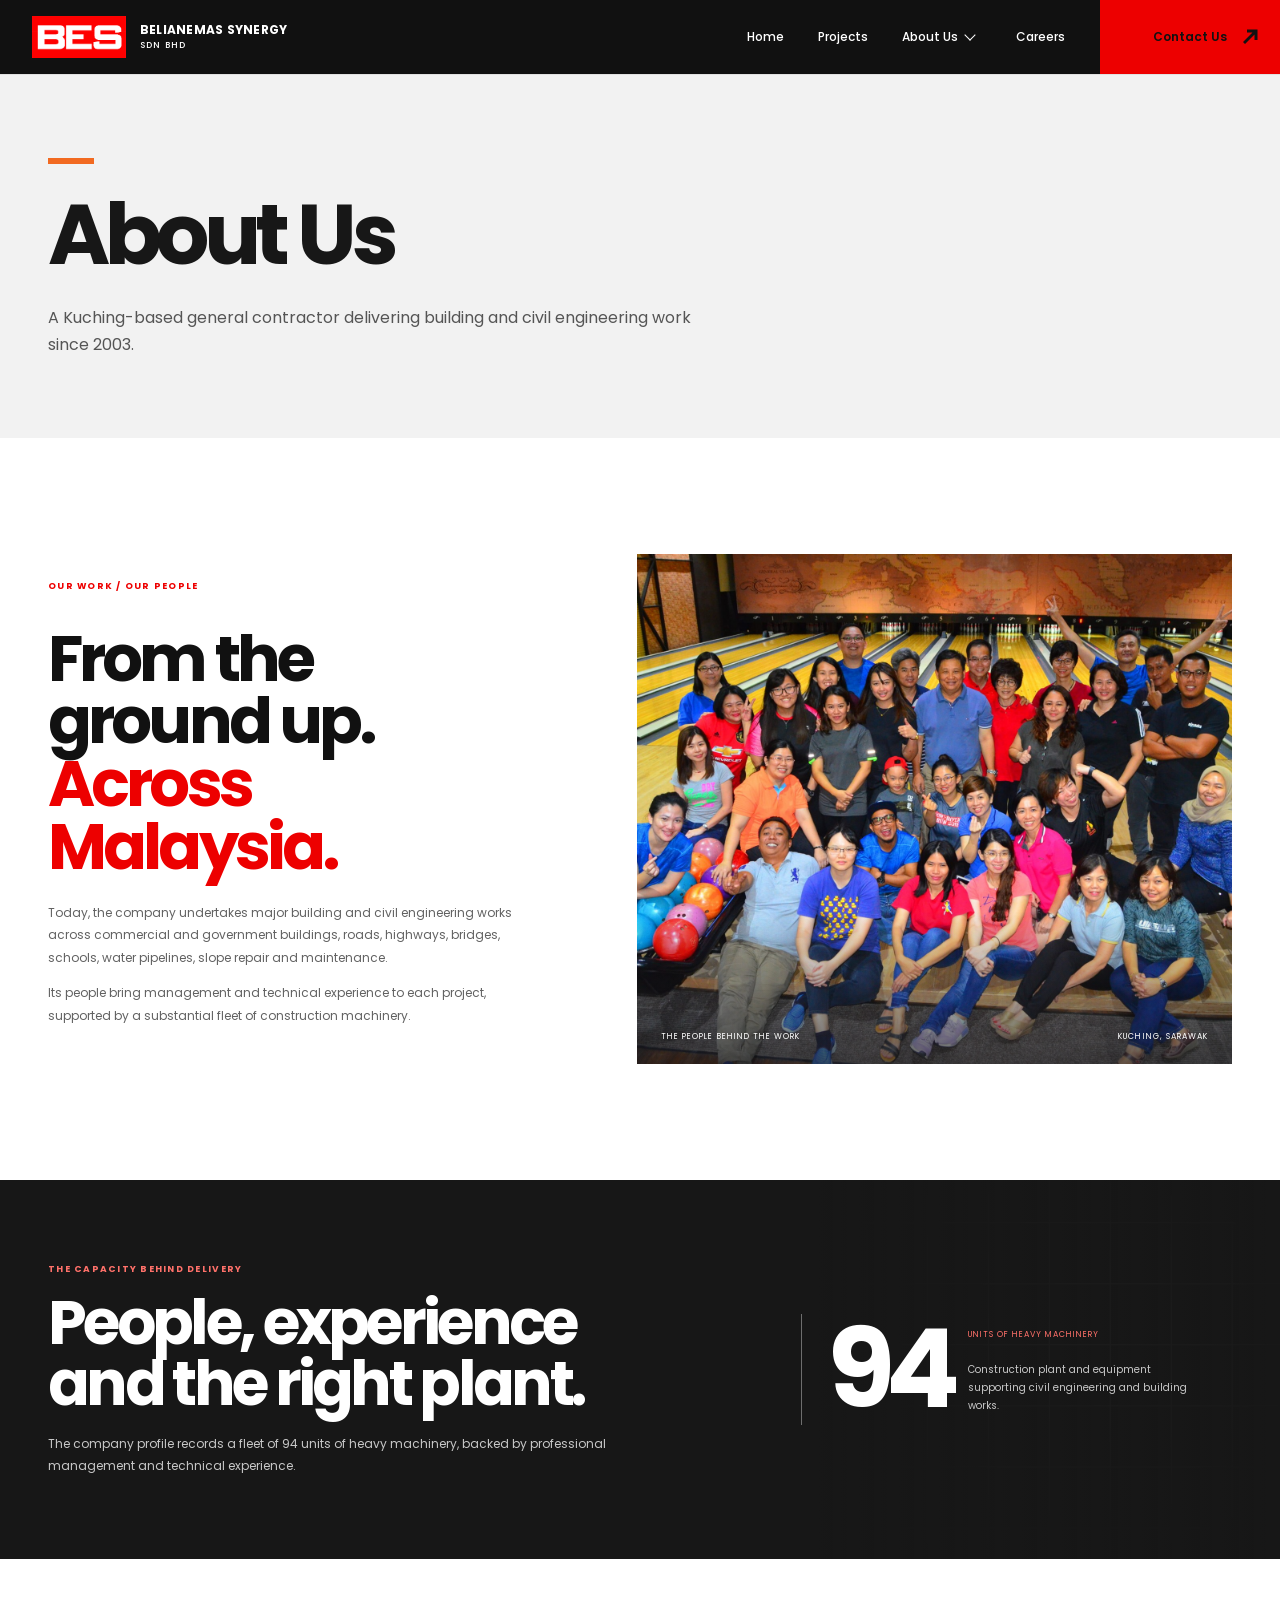
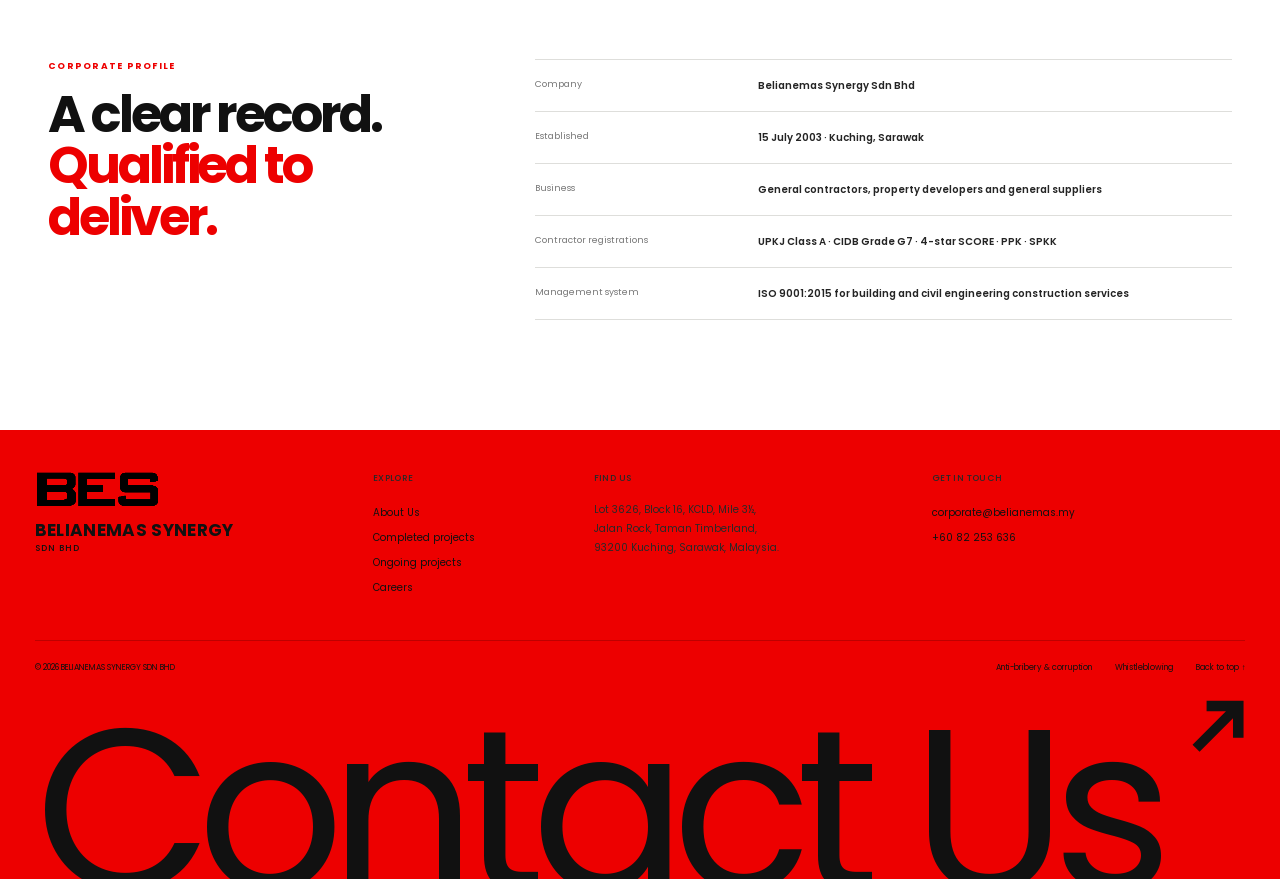
==== about.html @ aac31fc0 "Publish Belianemas website mockup" ====
<!doctype html>
<html lang="en">
<head>
  <meta charset="utf-8">
  <meta name="viewport" content="width=device-width, initial-scale=1">
  <meta name="theme-color" content="#ed0000">
  <meta name="description" content="Belianemas Synergy Sdn Bhd. Building and civil engineering expertise from Sarawak to the nation since 2003.">
  <title>BELIANEMAS SYNERGY | From Concept to Concrete</title>
  <link rel="icon" href="assets/source-25.jpg">
  <link rel="preload" href="assets/approved/poppins-4.ttf" as="font" type="font/ttf" crossorigin>
  <link rel="stylesheet" href="assets/approved/fonts.css">
  <link rel="stylesheet" href="refined.css">
  <link rel="stylesheet" href="motion.css?v=20261019-about-black">
  <script defer src="app.js?v=20261019-about-black"></script>
</head>
<body>
  <a class="skip-link" href="#main">Skip to content</a>
  <header class="site-header">
    <a class="brand" href="./index.html" aria-label="Belianemas Synergy home"><span class="brand-mark" role="img" aria-label="BES"></span><span class="brand-name">BELIANEMAS SYNERGY<span>SDN BHD</span></span></a>
    <nav class="desktop-nav" aria-label="Main navigation"><a href="./index.html">Home</a><a href="./ongoing-projects.html">Projects</a><div class="nav-dropdown"><a href="./about.html">About Us</a><button class="nav-dropdown-toggle" type="button" aria-label="About Us pages" aria-expanded="false" aria-controls="about-submenu"><span aria-hidden="true">⌄</span></button><div class="nav-dropdown-panel" id="about-submenu"><a href="./about.html">About Us</a><a href="./anti-bribery-and-corruption.html">Anti-Bribery &amp; Corruption</a><a href="./whistleblowing-procedure.html">Whistleblowing Procedure</a></div></div><a href="./careers.html">Careers</a></nav>
    <a class="header-contact" href="./contact.html">Contact Us <svg class="site-arrow" viewBox="0 0 64 64" aria-hidden="true" focusable="false"><path d="M4 52 42 14H20V2H62V44H50V22L12 60Z"/></svg></a>
    <button class="menu-toggle" aria-expanded="false" aria-controls="mobile-menu" aria-label="Open navigation"><span></span><span></span></button>
  </header>
  <nav id="mobile-menu" class="mobile-menu" aria-label="Mobile navigation" hidden><a href="./ongoing-projects.html">Projects</a><a href="./about.html">About Us</a><a class="mobile-sub-link" href="./anti-bribery-and-corruption.html">Anti-Bribery &amp; Corruption</a><a class="mobile-sub-link" href="./whistleblowing-procedure.html">Whistleblowing Procedure</a><a href="./careers.html">Careers</a><a href="./contact.html">Contact us <svg class="site-arrow" viewBox="0 0 64 64" aria-hidden="true" focusable="false"><path d="M4 52 42 14H20V2H62V44H50V22L12 60Z"/></svg></a></nav>
  <main id="main"></main>
  <footer class="site-footer">
    <div class="footer-grid"><div><a class="brand footer-brand" href="./index.html"><img class="footer-logo" src="assets/bes-black.svg" alt="BES"><span class="brand-name">BELIANEMAS SYNERGY<span>SDN BHD</span></span></a></div><div><p class="eyebrow">EXPLORE</p><a href="./about.html">About Us</a><a href="./index.html#projects">Completed projects</a><a href="./ongoing-projects.html">Ongoing projects</a><a href="./careers.html">Careers</a></div><div><p class="eyebrow">FIND US</p><p>Lot 3626, Block 16, KCLD, Mile 3½,<br>Jalan Rock, Taman Timberland,<br>93200 Kuching, Sarawak, Malaysia.</p></div><div><p class="eyebrow">GET IN TOUCH</p><a href="mailto:corporate@belianemas.my">corporate@belianemas.my</a><a href="tel:+6082253636">+60 82 253 636</a></div></div>
    <div class="footer-bottom"><p>© 2026 BELIANEMAS SYNERGY SDN BHD</p><div><a href="./anti-bribery-and-corruption.html">Anti-bribery & corruption</a><a href="./whistleblowing-procedure.html">Whistleblowing</a><a href="#top" class="back-top" aria-label="Back to top">Back to top ↑</a></div></div>
    <a class="footer-cta" href="./contact.html">Contact Us<svg class="site-arrow" viewBox="0 0 64 64" aria-hidden="true" focusable="false"><path d="M4 52 42 14H20V2H62V44H50V22L12 60Z"/></svg></a>
  </footer>
  <dialog id="detail-dialog"><button class="dialog-close" aria-label="Close details">✕</button><div id="dialog-content"></div></dialog>
</body>
</html>
---- assets/approved/fonts.css ----
@font-face {
  font-family: 'Poppins';
  font-style: normal;
  font-weight: 400;
  font-display: swap;
  src: url(./poppins-1.ttf) format('truetype');
}
@font-face {
  font-family: 'Poppins';
  font-style: normal;
  font-weight: 500;
  font-display: swap;
  src: url(./poppins-2.ttf) format('truetype');
}
@font-face {
  font-family: 'Poppins';
  font-style: normal;
  font-weight: 600;
  font-display: swap;
  src: url(./poppins-3.ttf) format('truetype');
}
@font-face {
  font-family: 'Poppins';
  font-style: normal;
  font-weight: 700;
  font-display: swap;
  src: url(./poppins-4.ttf) format('truetype');
}
---- refined.css ----
:root{--red:#ed0000;--ink:#171717;--paper:#fff;--muted:#696969;--line:#e5e5e5;--body:'Poppins',Arial,sans-serif;--display:'Poppins',Arial,sans-serif}*{box-sizing:border-box}html{scroll-behavior:smooth;scroll-padding-top:100px}body{margin:0;background:#fff;color:var(--ink);font-family:var(--body);font-size:14px;line-height:1.7}a{color:inherit;text-decoration:none}button,input,select,textarea{font:inherit}button{cursor:pointer;color:inherit}a,button{touch-action:manipulation;-webkit-tap-highlight-color:transparent}img{display:block;max-width:100%}button:focus-visible,a:focus-visible,input:focus-visible,select:focus-visible,textarea:focus-visible{outline:3px solid #222;outline-offset:5px}::selection{background:var(--red);color:#fff}[hidden]{display:none!important}body:has(dialog[open]){overflow:hidden}.skip-link{position:fixed;top:-100px;left:10px;background:#111;color:#fff;padding:12px;z-index:100}.skip-link:focus{top:10px}.shell{width:calc(100% - 96px);max-width:1440px;margin-inline:auto}.site-header{height:86px;padding-left:max(32px,calc((100vw - 1680px)/2));background:var(--red);display:flex;align-items:center;gap:35px;position:sticky;top:0;z-index:30;box-shadow:0 1px 0 #0001}.brand{display:inline-flex;align-items:center;gap:14px;flex:none}.brand-mark{display:block;width:94px;height:42px;background:url('assets/source-25.jpg') center/cover;flex:none}.brand-name{font-size:12px;line-height:1.4;font-weight:700;letter-spacing:.02em;color:#fff}.brand-name>span{display:block;font-size:9px;letter-spacing:.13em;font-weight:500}.desktop-nav{display:flex;align-items:center;justify-content:end;gap:34px;margin-left:auto;font-size:12px;font-weight:500}.desktop-nav a{padding:10px 0;position:relative}.desktop-nav a:after{content:'';position:absolute;bottom:5px;left:0;right:100%;height:2px;background:#111;transition:right .2s}.desktop-nav a:hover:after{right:0}.header-contact{background:#111;color:#fff;align-self:stretch;padding:0 32px;display:flex;align-items:center;gap:24px;font-size:12px;font-weight:600}.header-contact span{font-size:24px;color:var(--red)}.menu-toggle{display:none;margin-left:auto;border:0;background:#111;width:60px;height:100%;padding:18px}.menu-toggle span{height:2px;background:#fff;width:24px;display:block;margin:6px 0}.mobile-menu{position:fixed;top:76px;inset-inline:0;background:#fff;padding:20px 6%;z-index:29;box-shadow:0 10px 20px #0002}.mobile-menu a{display:block;padding:13px 0;font-size:17px;border-bottom:1px solid var(--line)}.eyebrow{font-size:10px;font-weight:500;letter-spacing:.1em;line-height:1.6;margin:0;text-transform:uppercase}.section-tag{display:block;font-size:12px;font-weight:400;color:var(--muted);line-height:1.6;margin:0 0 16px}.centered{text-align:center}.section{padding:100px 0}.display{font-size:clamp(38px,4.1vw,64px);font-weight:700;letter-spacing:-.045em;line-height:1.15;margin:0}.red{color:var(--red)}h1,h2,h3{text-wrap:balance}.hero{min-height:700px;height:calc(92svh - 86px);max-height:920px;position:relative;background:#222;color:#fff;overflow:hidden}.hero-bg{position:absolute;inset:0;width:100%;height:100%;object-fit:cover;object-position:center}.hero:after{content:'';position:absolute;inset:0;background:linear-gradient(90deg,#000b 0%,#0007 44%,#0001 100%);pointer-events:none}.hero-inner{height:100%;position:relative;z-index:1;display:flex;align-items:center;padding-bottom:60px}.hero-copy{max-width:790px}.hero-eyebrow{color:#ffffffbf;font-size:10px;letter-spacing:.15em;margin-bottom:22px}.hero h1{font-size:clamp(52px,4.5vw,86px);font-weight:700;line-height:1.09;letter-spacing:-.04em;margin:0 0 25px}.hero-copy>p:not(.eyebrow){font-size:16px;line-height:1.8;letter-spacing:-.01em;color:#f5f5f5;margin:0 0 31px}.hero-actions{display:flex;gap:13px}.btn{border:1px solid var(--ink);border-radius:5px;background:#fff;display:inline-flex;align-items:center;justify-content:space-between;gap:30px;min-height:48px;padding:12px 18px;font-size:12px;font-weight:500;line-height:1.4;transition:background .2s,transform .2s,box-shadow .2s}.btn>span{font-size:22px;line-height:1}.btn:hover{transform:translateY(-2px);box-shadow:0 5px 15px #0001}.btn-red{color:#fff;background:var(--red);border-color:var(--red)}.btn-red:hover{background:#c91b14}.btn-red>span{display:grid;place-items:center;width:28px;height:28px;background:#161616;color:#fff;border-radius:3px;font-size:23px;margin:-5px -10px -5px 0}.btn-glass{background:#0002;color:#fff;border-color:#ffffff85;backdrop-filter:blur(3px)}.btn-glass:hover{background:#fff2}.btn-light{border-color:#fff9;background:transparent;color:#fff}.btn-light:hover{background:#fff;color:var(--red)}.btn-outline{border-color:#d7d7d7;background:#fff;color:#222}.hero-credentials{position:absolute;bottom:35px;left:0;display:flex;gap:27px;align-items:center}.hero-credentials>div{padding-right:27px;border-right:1px solid #ffffff60}.hero-credentials>div:last-child{border:0}.hero-credentials strong{font-size:21px;line-height:1.1;font-weight:700;display:block;letter-spacing:-.025em}.hero-credentials strong small{font-size:9px;display:inline-block;max-width:45px;line-height:1.1;letter-spacing:0}.hero-credentials span{font-size:9px;letter-spacing:.03em;line-height:1.8;display:block}.company-copy{display:grid;grid-template-columns:.7fr 1.2fr;gap:9%;margin-bottom:48px}.company-copy>.section-tag{padding-top:5px}.company-copy h2{font-size:clamp(30px,2.65vw,46px);letter-spacing:-.035em;line-height:1.2;font-weight:600;margin:0 0 22px}.company-copy h2 span{color:#333}.company-copy p{color:var(--muted);font-size:13px;max-width:710px;margin:0;line-height:1.8}.stats{display:grid;grid-template-columns:repeat(4,minmax(0,1fr));gap:20px}.stat{border-radius:12px;background:var(--red) url('assets/approved/newnewgrid-22.webp') center/cover;color:#fff;padding:32px 28px;min-width:0;min-height:190px;display:flex;flex-direction:column;justify-content:center}.stat strong{font-size:clamp(39px,3.8vw,68px);letter-spacing:-.05em;line-height:1.1;font-weight:700;white-space:nowrap}.stat strong small{font-size:.35em;letter-spacing:-.02em;margin-right:4px}.stat strong>span small{font-size:.31em}.stat p{font-size:11px;line-height:1.55;margin:14px 0 0}.stats-note{text-align:right;font-size:9px;color:var(--muted);margin:13px 0 0}.clients-wrap{padding:65px 0 0}.clients-wrap>.section-tag{font-size:11px;margin-bottom:12px}.clients-intro{text-align:center;font-size:11px;color:var(--muted);margin:0 auto;max-width:550px}.client-wordmarks{display:grid;grid-template-columns:repeat(6,minmax(0,1fr));align-items:center;gap:25px;margin:30px 0 22px}.client-wordmarks>span{font-size:20px;font-weight:700;letter-spacing:-.04em;text-align:center;color:#747474}.client-wordmarks>span small{display:block;font-size:7px;font-weight:500;letter-spacing:.13em;line-height:1}.client-wordmarks .trc{font-size:30px;font-style:italic}.client-wordmarks .sebe{font-size:18px;letter-spacing:-.06em;font-weight:500}.client-wordmarks .sebe>span{font-weight:700;display:block;font-size:12px;line-height:1}.clients-disclosure{text-align:center}.clients-disclosure summary{list-style:none;cursor:pointer;font-size:10px;color:var(--muted);display:inline-flex;align-items:center;gap:20px;padding:10px;border-bottom:1px solid var(--line)}.clients-disclosure summary::-webkit-details-marker{display:none}.clients-disclosure summary>span{font-size:17px}.clients-list{columns:3;text-align:left;list-style:none;margin:20px 0 0;padding:20px 25px;background:#f7f7f7;border-radius:8px;column-gap:35px}.clients-list li{break-inside:avoid;font-size:10px;padding:10px 0;color:var(--muted);border-bottom:1px solid #e4e4e4}.portfolio-section{padding-top:25px;padding-bottom:100px}.section-heading h2{font-size:clamp(30px,2.6vw,46px);font-weight:600;line-height:1.2;letter-spacing:-.035em;margin:0}.section-heading>p:last-child{font-size:12px;color:var(--muted);margin:14px 0 0}.centered-heading{text-align:center;margin-bottom:30px}.section-heading .section-tag{margin-bottom:10px}.project-tabs{display:flex;justify-content:center;gap:9px;margin-bottom:30px}.project-tab{background:#f5f5f5;border:1px solid transparent;border-radius:5px;padding:10px 17px;font-size:10px;font-weight:500;color:#666;min-height:42px}.project-tab[aria-selected=true]{background:#171717;color:#fff}.project-tab sup{font-size:8px;margin-left:8px;opacity:.65}.project-grid{display:grid;grid-template-columns:repeat(3,minmax(0,1fr));gap:22px}.project-card,.capability-card{position:relative;border:0;padding:0;text-align:left;color:#fff;overflow:hidden;border-radius:12px;background:#393939;isolation:isolate}.project-card{height:440px;width:100%}.project-card:after,.capability-card:after{content:'';position:absolute;inset:0;background:linear-gradient(180deg,#0002 0%,transparent 35%,#000b 75%,#000e 100%);z-index:-1}.project-card>img,.capability-card>img{position:absolute;inset:0;max-width:none;width:100%;height:100%;object-fit:cover;z-index:-2;transition:transform .65s}.project-card:hover>img,.capability-card:hover>img{transform:scale(1.045)}.project-card:hover,.capability-card:hover{box-shadow:0 12px 24px #0002}.card-top{position:absolute;left:22px;top:21px;right:16px;font-size:8px;letter-spacing:.1em;font-weight:500;line-height:1.5;display:block;color:#fff9}.card-caption{position:absolute;left:25px;right:25px;bottom:24px;display:flex;flex-direction:column}.card-square{height:7px;width:7px;background:#ff332a;display:block;margin-bottom:12px}.card-caption>strong{font-size:22px;font-weight:600;line-height:1.18;letter-spacing:-.03em}.card-caption>span:not(.card-square){font-size:10px;color:#fff9;line-height:1.8;margin-top:7px}.card-caption .project-value{padding-top:13px;border-top:1px solid #ffffff40;margin-top:16px!important;display:flex;justify-content:space-between;align-items:center;font-size:12px!important;color:#fff!important}.project-value>span{font-size:22px;line-height:1}.archive-note{position:absolute;right:15px;top:47px;font-size:7px;color:#fff9;letter-spacing:.03em}.project-foot{display:flex;justify-content:center;margin-top:28px}.all-projects{margin-top:35px}.project-list{border-top:1px solid var(--line)}.project-row{width:100%;display:grid;grid-template-columns:35px 1fr 110px 140px 25px;gap:15px;align-items:center;background:none;border:0;border-bottom:1px solid var(--line);padding:22px 0;text-align:left}.project-row:hover{color:var(--red)}.row-index{font-size:10px;color:var(--muted)}.row-title{font-size:13px;font-weight:500}.row-meta{font-size:9px;color:var(--muted)}.row-value{font-size:11px}.row-arrow{font-size:23px;text-align:right}.standards{padding:60px 0;background:var(--red);color:#fff}.standards-layout{display:grid;grid-template-columns:1fr 1fr;gap:8%;align-items:center}.standards-copy{background:url('assets/approved/large-grid-14.webp') left center/contain no-repeat;padding:25px 0}.standards-copy .section-tag{color:#ffffffd9;font-size:11px}.standards h2{font-size:clamp(32px,3vw,51px);line-height:1.14;letter-spacing:-.035em;font-weight:600;margin:0 0 22px}.standards-copy>p:not(.section-tag){font-size:12px;max-width:440px;margin:0 0 23px;line-height:1.8}.standards-badges{display:flex;gap:15px;margin-bottom:28px;flex-wrap:wrap}.standards-badges span{font-size:9px;font-weight:600;padding:0 15px 0 0;border-right:1px solid #fff6;line-height:1.5}.standards-badges span:last-child{border:0}.standards .btn{font-size:10px;gap:25px}.standards-image{position:relative;border-radius:12px;overflow:hidden;min-height:420px;align-self:stretch}.standards-image>img{width:100%;height:100%;object-fit:cover;position:absolute}.standards-image>span{position:absolute;bottom:0;left:0;right:0;padding:25px 20px 15px;color:#fff;background:linear-gradient(transparent,#0009);font-size:8px}.capability-grid{display:grid;grid-template-columns:1fr 1fr 1fr;grid-template-rows:245px 245px;gap:20px;margin-top:40px}.capability-road{grid-column:1;grid-row:1}.capability-building{grid-column:2;grid-row:1/3}.capability-marine{grid-column:3;grid-row:1}.capability-earth{grid-column:1;grid-row:2}.capability-rail{grid-column:3;grid-row:2;background:#303636}.capability-card .card-caption{left:23px;right:23px;bottom:21px}.capability-card .card-caption>strong{font-size:20px}.capability-card .card-caption>span:last-child{font-size:9px;display:flex;align-items:center;justify-content:space-between}.capability-card .card-caption i{font-size:19px;font-style:normal;color:#fff;line-height:1}.capability-card .card-square{margin-bottom:10px;width:6px;height:6px}.rail-art{position:absolute;inset:0;color:#849593;z-index:-2;background:linear-gradient(145deg,#455451,#26322f)}.rail-art svg{width:100%;height:100%;object-fit:cover;transform:translateY(-35px)}.legacy{position:relative;overflow:hidden;text-align:center;padding-top:55px;background:linear-gradient(#fff,#f1fbff 70%,#e7f2f5)}.legacy-content{position:relative;z-index:1}.legacy h2{font-size:clamp(28px,2.6vw,46px);line-height:1.2;font-weight:600;letter-spacing:-.035em;margin:0 0 18px}.legacy-content>p:last-child{font-size:12px;color:#666;margin:0 auto;max-width:600px}.legacy>img{width:100%;max-width:none;margin-top:25px;object-fit:cover;object-position:center bottom;max-height:480px;min-height:200px}.site-footer{background:var(--red);color:#111;padding:0 max(48px,calc((100vw - 1440px)/2)) 0}.footer-top{padding:30px 0;display:flex;justify-content:space-between;align-items:center;gap:35px;border-bottom:1px solid #0003}.footer-top h2{font-size:24px;line-height:1.2;letter-spacing:-.035em;font-weight:600;margin:0}.footer-top p{font-size:11px;margin:8px 0 0}.footer-top .btn{color:#fff;background:#111;border-color:#111;min-width:180px}.footer-grid{display:grid;grid-template-columns:1.15fr .7fr 1.15fr 1.2fr;gap:38px;padding:40px 0}.footer-brand .brand-mark{display:none}.footer-brand .brand-name{color:#111;font-size:17px;font-weight:700;line-height:1.25}.footer-brand .brand-name>span{font-size:9px;letter-spacing:.12em;line-height:1.7}.footer-grid p{font-size:10px;line-height:1.9;color:#292929}.footer-grid .eyebrow{font-size:9px;letter-spacing:.04em;text-transform:none;margin:0 0 13px;color:#292929}.footer-grid a:not(.brand){font-size:10px;display:block;padding:4px 0}.footer-grid a:hover{text-decoration:underline}.footer-status{font-size:8px!important;margin-top:18px}.footer-status span{width:5px;height:5px;border-radius:50%;background:#111;display:inline-block;margin-right:4px}.footer-bottom{border-top:1px solid #0003;padding:20px 0;display:flex;justify-content:space-between;gap:25px;font-size:8px}.footer-bottom p{margin:0}.footer-bottom>div{display:flex;gap:23px}.footer-cta{display:flex;justify-content:space-between;align-items:center;font-size:clamp(70px,11.5vw,185px);line-height:1.2;font-weight:500;letter-spacing:-.06em;padding:12px 0 0;white-space:nowrap}.footer-cta>span{font-size:.9em;align-self:start;margin-top:-10px;transition:transform .25s}.footer-cta:hover>span{transform:translate(5px,-5px)}.page-hero{padding:60px 0;border-bottom:1px solid var(--line)}.breadcrumb{font-size:10px;color:var(--muted);margin:0 0 40px}.breadcrumb a{border-bottom:1px solid var(--line)}.page-hero .section-tag{color:var(--red);font-size:11px}.page-hero-copy{display:grid;grid-template-columns:1.2fr .8fr;gap:8%;align-items:end}.page-hero-copy>p{font-size:13px;color:var(--muted);max-width:370px;margin:0}.page-hero h1{font-size:clamp(40px,4vw,64px)}.ongoing-summary{display:flex;justify-content:space-between;align-items:center;font-size:10px;gap:20px;margin-bottom:25px}.text-link{display:inline-flex;align-items:center;gap:20px;font-size:11px;font-weight:500;border-bottom:1px solid currentColor;padding:5px 0}.text-link>span{font-size:21px;line-height:1}.ongoing-card{display:grid;grid-template-columns:50px 1fr 240px;gap:25px;border-top:1px solid var(--line);padding:35px 0}.ongoing-card:last-child{border-bottom:1px solid var(--line)}.ongoing-card .index{font-size:27px;font-weight:600;color:var(--red);line-height:1.2}.status{font-size:9px;font-weight:500;color:var(--red);letter-spacing:.05em}.status:before{content:'';height:5px;width:5px;display:inline-block;background:var(--red);border-radius:50%;margin-right:7px}.ongoing-card h2{font-size:25px;font-weight:600;letter-spacing:-.035em;line-height:1.25;margin:12px 0 14px}.ongoing-card p{font-size:12px;color:var(--muted)}.ongoing-card .eyebrow{font-size:9px}.ongoing-side{border-left:1px solid var(--line);padding-left:25px}.ongoing-side>span{font-size:9px;letter-spacing:.05em;color:var(--muted);display:block}.ongoing-side strong{font-size:29px;font-weight:600;line-height:1.25;letter-spacing:-.035em;display:block;margin:10px 0}.ongoing-side p{font-size:10px;margin:4px 0;overflow-wrap:anywhere}.contact-layout{display:grid;grid-template-columns:.8fr 1fr;gap:10%;padding:70px 0 100px}.contact-details h2{font-size:28px;line-height:1.3;font-weight:600;letter-spacing:-.035em;margin:0 0 20px}.contact-details>p{font-size:12px;color:var(--muted)}.contact-detail{margin:30px 0}.contact-detail .eyebrow{font-size:9px;color:var(--muted);margin-bottom:9px}.contact-detail a{font-size:12px;border-bottom:1px solid var(--line)}.contact-details address{font-style:normal;font-size:12px;line-height:1.9;color:var(--muted)}.contact-form{border-radius:12px;background:#f6f6f6;padding:35px}.contact-form h2{font-size:25px;font-weight:600;letter-spacing:-.035em;line-height:1.3;margin:0 0 30px}.form-row{display:grid;grid-template-columns:1fr 1fr;gap:20px}.field{display:block;margin-bottom:20px}.field>span{display:block;font-size:10px;font-weight:500;margin-bottom:6px}.field input,.field select,.field textarea{width:100%;border:1px solid #d7d7d7;border-radius:5px;padding:12px;background:#fff;font-size:11px;color:#222}.field textarea{min-height:115px;resize:vertical}.form-note{font-size:10px;color:var(--muted);line-height:1.8}.form-note strong{font-weight:500;color:#333}.contact-form .btn{width:100%;margin-top:10px}.form-status{font-size:10px;color:#444}.career-layout{display:grid;grid-template-columns:1fr 1fr;gap:8%;align-items:center}.career-layout>img{aspect-ratio:1.1;width:100%;object-fit:cover;border-radius:12px}.career-layout h2{font-size:34px;font-weight:600;line-height:1.2;letter-spacing:-.035em}.career-layout p{font-size:12px;color:var(--muted)}.benefits{list-style:none;margin:25px 0;padding:0}.benefits li{font-size:12px;border-bottom:1px solid var(--line);padding:11px 0}.benefits li:before{content:'+';color:var(--red);margin-right:12px}.integrity-grid{display:grid;grid-template-columns:1fr 1fr;gap:30px}.integrity-card{padding:35px;border:1px solid var(--line);border-radius:12px;scroll-margin-top:120px}.integrity-card h2{font-size:28px;font-weight:600;line-height:1.2;letter-spacing:-.035em}.integrity-card p{font-size:12px;color:var(--muted)}.integrity-card .btn{margin:20px 0}.integrity-card .text-link{font-size:10px}dialog{width:min(760px,92vw);max-height:88svh;padding:0;border:0;background:#fff;color:#111;border-radius:14px;overscroll-behavior:contain}dialog::backdrop{background:#0009;backdrop-filter:blur(5px)}.dialog-close{position:sticky;top:18px;float:right;right:18px;margin:18px 18px 0 0;background:#f7f7f7;border:1px solid var(--line);border-radius:50%;width:40px;height:40px;z-index:1}.dialog-inner{padding:65px 45px 40px}.dialog-inner h2{font-size:32px;font-weight:600;letter-spacing:-.035em;line-height:1.2;margin:15px 0 30px}.dialog-inner .section-tag{font-size:10px;color:var(--red);text-transform:none}.dialog-inner>p{font-size:12px;color:var(--muted)}.detail-facts{display:grid;grid-template-columns:1fr 1fr;gap:25px;padding:22px 0;border-top:1px solid var(--line);border-bottom:1px solid var(--line);margin-bottom:28px}.detail-facts dt{font-size:9px;color:var(--muted);margin-bottom:7px}.detail-facts dd{font-size:13px;font-weight:500;margin:0}.service-body p{font-size:12px;color:var(--muted);margin:0 0 22px}.service-body strong{display:block;font-size:13px;color:#222;margin-bottom:5px;font-weight:600}.dialog-cert-list{list-style:none;margin:0;padding:0}.dialog-cert-list li{padding:14px 0;border-bottom:1px solid var(--line);font-size:12px;display:flex;gap:17px}.dialog-cert-list li:before{content:'✓';color:var(--red)}.dialog-inner .text-link{margin-top:25px}
@media(min-width:1800px){.hero-inner{padding-bottom:75px}.hero h1{font-size:82px}.hero-copy>p:not(.eyebrow){font-size:18px}.hero-credentials{bottom:45px}.hero-credentials strong{font-size:25px}.hero-credentials span{font-size:11px}.company-copy h2{font-size:46px}.section-heading h2,.legacy h2{font-size:43px}.stat{min-height:220px}.stat strong{font-size:70px}.project-card{height:520px}.capability-grid{grid-template-rows:290px 290px}.standards-image{min-height:510px}}
@media(max-width:1100px){.shell{width:calc(100% - 64px)}.site-header{padding-left:25px;gap:25px}.brand-name{font-size:9px}.brand-name>span{font-size:8px}.brand-mark{width:76px;height:34px}.desktop-nav{gap:22px;font-size:10px}.header-contact{padding:0 25px;font-size:10px;gap:15px}.hero{min-height:650px;height:80svh}.hero h1{font-size:58px}.hero-copy>p:not(.eyebrow){font-size:14px}.stat{padding:27px 21px;min-height:175px}.stats{gap:16px}.stat strong{font-size:44px}.stat p{font-size:9px}.project-card{height:370px}.card-caption{left:20px;right:20px;bottom:21px}.card-caption>strong{font-size:19px}.standards-layout{gap:6%}.standards-image{min-height:360px}.capability-grid{grid-template-rows:215px 215px;gap:16px}.capability-card .card-caption{left:18px;right:18px}.capability-card .card-caption>strong{font-size:16px}.footer-grid{gap:25px}.footer-brand .brand-name{font-size:13px}.footer-grid a:not(.brand),.footer-grid p{font-size:9px}.site-footer{padding-inline:32px}.ongoing-card{grid-template-columns:40px 1fr 200px;gap:20px}.ongoing-side strong{font-size:25px}.clients-wrap{padding-top:50px}}
@media(max-width:760px){html{scroll-padding-top:90px}.shell{width:88%}.site-header{height:76px;padding-left:6%;gap:15px}.brand-mark{width:72px;height:33px}.brand-name{font-size:9px;max-width:145px}.brand-name>span{font-size:7px}.brand{gap:10px}.desktop-nav,.header-contact{display:none}.menu-toggle{display:block}.hero{height:720px;min-height:620px;max-height:850px;height:calc(92svh - 76px)}.hero-bg{object-position:62% center}.hero:after{background:linear-gradient(90deg,#000b,#0006 60%,#0004)}.hero-inner{padding-bottom:80px;align-items:center}.hero-copy{max-width:100%}.hero-eyebrow{font-size:8px;margin-bottom:20px;letter-spacing:.08em}.hero h1{font-size:clamp(39px,10.5vw,60px);line-height:1.13;letter-spacing:-.04em;margin-bottom:22px}.hero-copy>p:not(.eyebrow){font-size:11px;line-height:1.9;max-width:280px;margin-bottom:27px}.hero-actions{gap:10px}.btn{font-size:10px;padding:12px 14px;gap:18px;min-height:46px}.btn>span{font-size:19px}.btn-red>span{width:24px;height:24px;font-size:20px;margin-right:-7px}.hero-credentials{bottom:30px;gap:16px}.hero-credentials>div{padding-right:16px}.hero-credentials strong{font-size:18px}.hero-credentials strong small{font-size:7px}.hero-credentials span{font-size:7px}.section{padding:65px 0}.company-copy{display:block;margin-bottom:30px}.company-copy>.section-tag{margin-bottom:22px}.section-tag{font-size:10px}.company-copy h2{font-size:29px;line-height:1.2;margin-bottom:19px;letter-spacing:-.04em}.desktop-br{display:none}.company-copy p{font-size:11px;line-height:1.9}.stats{grid-template-columns:repeat(2,minmax(0,1fr));gap:13px}.stat{min-height:155px;border-radius:9px;padding:23px 19px}.stat strong{font-size:clamp(34px,10vw,45px)}.stat p{font-size:8px;line-height:1.65;margin-top:12px}.stats-note{font-size:7px;line-height:1.7;margin-top:12px;text-align:center}.clients-wrap{padding-top:40px}.clients-wrap>.section-tag{font-size:10px}.clients-intro{font-size:9px;max-width:300px}.client-wordmarks{grid-template-columns:repeat(3,minmax(0,1fr));margin-top:25px;gap:25px 16px}.client-wordmarks>span{font-size:16px}.client-wordmarks .trc{font-size:24px}.client-wordmarks .sebe{font-size:15px}.client-wordmarks .sebe>span{font-size:10px}.clients-disclosure summary{font-size:9px;gap:15px;padding:9px 0}.clients-list{columns:1;padding:10px 15px}.clients-list li{font-size:9px}.portfolio-section{padding-top:0;padding-bottom:65px}.section-heading h2{font-size:28px;line-height:1.22}.section-heading>p:last-child{font-size:10px;line-height:1.8;max-width:260px;margin:12px auto 0}.centered-heading{margin-bottom:25px}.project-tabs{gap:6px;margin-bottom:23px}.project-tab{font-size:9px;padding:9px 12px}.project-tab sup{font-size:7px;margin-left:5px}.project-grid{grid-template-columns:1fr;gap:18px}.project-card{height:365px;border-radius:10px}.card-caption{left:23px;right:23px;bottom:22px}.card-caption>strong{font-size:23px}.card-caption>span:not(.card-square){font-size:10px}.card-caption .project-value{font-size:11px!important}.card-top{left:23px;font-size:8px}.archive-note{font-size:7px;right:23px}.project-foot{margin-top:23px}.project-row{grid-template-columns:24px 1fr 22px;gap:10px;padding:20px 0}.project-row>.row-meta,.project-row>.row-value{display:none}.row-title{font-size:11px}.row-title>.row-meta{display:block;font-size:9px;margin-top:4px}.row-index{font-size:8px}.standards{padding:45px 0}.standards-layout{grid-template-columns:1fr;gap:30px}.standards-copy{padding:0}.standards h2{font-size:31px;line-height:1.18;margin-bottom:20px}.standards-copy>p:not(.section-tag){font-size:11px}.standards-copy .section-tag{font-size:10px;margin-bottom:16px}.standards-badges{gap:11px;margin-bottom:23px}.standards-badges span{font-size:8px;padding-right:11px}.standards-image{min-height:300px;border-radius:9px}.standards-image>span{font-size:7px;padding-inline:15px}.standards .btn{font-size:9px;gap:23px}.capabilities-section{padding-top:65px}.capability-grid{grid-template-columns:1fr 1fr;grid-template-rows:205px 205px 205px;gap:13px;margin-top:28px}.capability-road{grid-column:1;grid-row:1}.capability-building{grid-column:2;grid-row:1/3}.capability-earth{grid-column:1;grid-row:2}.capability-marine{grid-column:1;grid-row:3}.capability-rail{grid-column:2;grid-row:3}.capability-card{border-radius:9px}.capability-card .card-caption{left:13px;right:13px;bottom:17px}.capability-card .card-caption>strong{font-size:14px;line-height:1.2;letter-spacing:-.04em}.capability-card .card-caption>span:last-child{font-size:7px}.capability-card .card-caption i{font-size:16px}.capability-card .card-square{width:5px;height:5px;margin-bottom:10px}.capability-card .card-top{font-size:6px;left:12px;right:10px;top:15px}.rail-art svg{transform:translateY(-22px);width:140%;max-width:none;margin-left:-20%}.legacy{padding-top:25px}.legacy h2{font-size:25px;letter-spacing:-.04em}.legacy-content>p:last-child{font-size:10px;max-width:270px;line-height:1.8}.legacy>img{margin-top:15px;min-height:175px;width:150%;max-width:none;position:relative;left:-25%;height:180px;object-fit:cover}.site-footer{padding-inline:6%}.footer-top{padding:25px 0;gap:20px;align-items:start;flex-direction:column}.footer-top h2{font-size:22px}.footer-top p{font-size:10px}.footer-top .btn{min-width:170px;font-size:10px}.footer-grid{grid-template-columns:1fr 1fr;gap:26px 20px;padding:30px 0}.footer-grid>div:first-child{grid-column:1/-1}.footer-grid>div:last-child{grid-column:1/-1}.footer-brand .brand-name{font-size:16px}.footer-grid p,.footer-grid a:not(.brand){font-size:9px}.footer-grid .eyebrow{font-size:9px}.footer-bottom{flex-direction:column;font-size:7px;gap:12px;padding:19px 0}.footer-bottom>div{gap:15px;flex-wrap:wrap}.footer-cta{font-size:14vw;letter-spacing:-.065em;padding-top:0}.footer-cta>span{margin-top:0;font-size:.9em}.page-hero{padding:35px 0 40px}.breadcrumb{font-size:9px;margin-bottom:28px}.page-hero .section-tag{font-size:10px}.page-hero-copy{display:block}.page-hero h1{font-size:37px;letter-spacing:-.045em}.page-hero-copy>p{font-size:11px;line-height:1.9;margin-top:23px}.ongoing-summary{font-size:8px;align-items:start;margin-bottom:20px;flex-direction:column;gap:8px}.ongoing-summary .text-link{font-size:9px}.ongoing-card{grid-template-columns:27px 1fr;gap:14px;padding:28px 0}.ongoing-card .index{font-size:22px}.ongoing-card h2{font-size:23px;line-height:1.2}.ongoing-card p{font-size:10px;line-height:1.9}.ongoing-card .eyebrow{font-size:8px}.status{font-size:8px}.ongoing-side{grid-column:2;padding:17px 0 0;border-left:0;border-top:1px solid var(--line)}.ongoing-side strong{font-size:25px}.ongoing-side>span{font-size:8px}.contact-layout{display:block;padding:40px 0 65px}.contact-details{margin-bottom:35px}.contact-details h2{font-size:25px}.contact-details>p{font-size:11px}.contact-detail .eyebrow{font-size:8px}.contact-detail a,.contact-details address{font-size:11px}.contact-form{padding:24px 20px;border-radius:10px}.contact-form h2{font-size:22px;margin-bottom:25px}.form-row{grid-template-columns:1fr;gap:0}.field>span{font-size:9px}.field input,.field select,.field textarea{font-size:11px;padding:12px}.form-note{font-size:9px}.career-layout{grid-template-columns:1fr;gap:30px}.career-layout h2{font-size:28px}.career-layout p,.benefits li{font-size:11px}.integrity-grid{grid-template-columns:1fr;gap:25px}.integrity-card{padding:25px}.integrity-card h2{font-size:25px}.integrity-card p{font-size:11px}.dialog-inner{padding:65px 23px 30px}.dialog-inner h2{font-size:26px;line-height:1.2}.detail-facts{gap:20px 15px}.detail-facts dd{font-size:11px}.detail-facts dt{font-size:8px}.service-body p{font-size:11px;line-height:1.9}.service-body strong{font-size:12px}.dialog-cert-list li{font-size:11px;gap:12px}.dialog-inner .text-link{font-size:10px}}
@media(max-width:360px){.brand-name{font-size:8px;max-width:135px}.brand-mark{width:60px;height:27px}.hero h1{font-size:36px}.hero-copy>p:not(.eyebrow){font-size:10px}.hero-credentials{gap:12px}.hero-credentials>div{padding-right:12px}.hero-credentials strong{font-size:16px}.stat{padding:22px 15px}.stat strong{font-size:33px}.capability-grid{grid-template-rows:200px 200px 200px}.capability-card .card-caption>strong{font-size:12px}.card-caption>strong{font-size:21px}.capability-card .card-caption>span:last-child{font-size:6px}.project-tab{padding-inline:10px}.standards h2{font-size:28px}.company-copy h2{font-size:27px}.legacy h2{font-size:23px}.footer-cta{font-size:14vw}}
.stat{background:var(--red);position:relative;isolation:isolate;overflow:hidden}.stat:before{content:'';position:absolute;inset:0;background:url('assets/approved/newnewgrid-22.webp') center/cover;opacity:.09;z-index:-1}.standards-copy{background:none;position:relative;isolation:isolate}.standards-copy:before{content:'';position:absolute;inset:-30px 0;background:url('assets/approved/large-grid-14.webp') left center/contain no-repeat;opacity:.09;z-index:-1}.legacy{background:#eef8ff url('assets/approved/sky.png') center top/cover no-repeat}
@media(min-width:1101px){.hero h1{font-size:clamp(58px,5.2vw,86px)}.company-copy h2{font-size:clamp(36px,3.25vw,48px)}.section-heading h2{font-size:clamp(34px,3vw,46px)}}
@media(prefers-reduced-motion:reduce){html{scroll-behavior:auto}*,*:before,*:after{animation:none!important;transition:none!important}}
---- motion.css ----
/* Retain the approved composition. Motion stays within existing sections. */
.sr-only{position:absolute;width:1px;height:1px;padding:0;margin:-1px;overflow:hidden;clip:rect(0,0,0,0);white-space:nowrap;border:0}
.stats{grid-template-columns:repeat(3,minmax(0,1fr))}.stat{min-height:195px}.stat strong{font-size:clamp(48px,4.6vw,72px)}
.company-copy h2{font-size:clamp(30px,2.7vw,43px);max-width:740px}.company-copy p{max-width:620px}
.client-marquees{margin:30px 0 0;overflow:hidden;mask-image:linear-gradient(90deg,transparent,#000 5%,#000 95%,transparent)}
.client-row{overflow:hidden;padding:15px 0}.client-track{display:flex;width:max-content;animation:client-drift var(--marquee-duration) linear infinite;will-change:transform}.client-group{display:flex;align-items:center;flex-shrink:0;gap:44px;padding-right:44px}.client-mark{width:170px;height:65px;display:flex;flex-direction:column;justify-content:center;align-items:center;text-align:center;color:#707070;line-height:1.2;flex-shrink:0}.client-mark>span{font-size:19px;font-weight:600;letter-spacing:-.04em}.client-mark>small{font-size:8px;line-height:1.4;margin-top:6px;max-width:160px}.client-mark img{max-width:160px;max-height:58px;object-fit:contain;filter:grayscale(1);opacity:.65}.client-mark:hover img{filter:grayscale(0);opacity:1}
.client-marquees:hover .client-track,.client-marquees.paused .client-track,.client-marquees.offscreen .client-track,.client-marquees.page-hidden .client-track{animation-play-state:paused}
@keyframes client-drift{to{transform:translateX(-50%)}}
.motion-toggle{display:inline-flex;align-items:center;justify-content:center;gap:7px;min-height:38px;padding:5px 10px;background:none;border:0;color:#777;font-size:9px}.client-motion{margin-top:10px}
[data-carousel]{--visible-slides:3;--slide-gap:22px}.carousel-window{overflow:hidden;touch-action:pan-y;min-width:0}.carousel-track{display:flex;gap:var(--slide-gap);will-change:transform}.carousel-slide{flex:0 0 calc((100% - 44px)/3);min-width:0}
.carousel-controls{display:flex;align-items:center;gap:7px}.carousel-controls button{border:1px solid #d8d8d8;border-radius:50%;background:transparent;width:40px;height:40px;padding:0;font-size:19px;line-height:1;display:grid;place-items:center;transition:background .2s,color .2s}.carousel-controls button[data-pause]{font-size:12px}.carousel-controls button:hover{background:#111;color:#fff;border-color:#111}.carousel-controls button:focus-visible{outline-offset:2px}
.credential-carousel{position:absolute;bottom:35px;left:0;width:620px;max-width:100%;--slide-gap:0;color:#fff}.credential-top{display:flex;justify-content:space-between;align-items:center;margin-bottom:15px;gap:15px}.credential-title{font-size:10px;font-weight:400;background:transparent;border:0;color:#eee;padding:0;line-height:1.4;text-align:left}.credential-title>span{margin-left:6px}.credential-carousel .carousel-controls{gap:4px}.credential-carousel .carousel-controls button{width:30px;height:30px;color:#fff;border-color:#ffffff60;font-size:15px}.credential-carousel .carousel-controls button[data-pause]{font-size:10px}.credential-carousel .carousel-controls button:hover{background:#fff;color:#111}.credential-slide{border-left:1px solid #ffffff50;padding:3px 15px 3px 18px;display:flex;flex-direction:column;justify-content:center;min-height:58px}.credential-slide strong{font-size:20px;font-weight:600;letter-spacing:-.025em;line-height:1.25}.credential-slide>span{font-size:9px;line-height:1.5;margin-top:5px;color:#ddd}.credential-carousel button:focus-visible{outline-color:#fff}.hero-inner{padding-bottom:110px}
.project-carousel .project-card{width:100%;height:435px;display:block}.project-carousel .card-caption{left:25px;right:25px;bottom:29px}.project-carousel .card-caption>strong{font-size:25px;line-height:1.15;letter-spacing:-.035em}.project-carousel .card-caption>span:not(.card-square){font-size:10px}.project-carousel .archive-note{font-size:7px;bottom:9px;right:25px;top:auto}.project-carousel .project-value{margin-top:14px}.project-carousel-footer{display:flex;align-items:center;justify-content:space-between;gap:20px;margin-top:22px}.project-navigation{display:flex;align-items:center;gap:22px}.carousel-status{font-size:10px;font-variant-numeric:tabular-nums;letter-spacing:.12em;color:#777}.project-carousel-footer>.text-link{font-size:10px}.portfolio-section .centered-heading{margin-bottom:35px}
@media(min-width:1800px){.credential-carousel{width:710px;bottom:45px}.credential-slide strong{font-size:24px}.credential-slide>span{font-size:11px}.project-carousel .project-card{height:520px}}
@media(max-width:1100px){.stat{min-height:175px}.stat strong{font-size:48px}.project-carousel .project-card{height:375px}.project-carousel .card-caption{left:18px;right:18px}.project-carousel .card-caption>strong{font-size:20px}.project-carousel .archive-note{right:18px;font-size:6px}}
@media(max-width:760px){.stats{grid-template-columns:repeat(3,minmax(0,1fr));gap:10px}.stat{padding:21px 12px;min-height:148px}.stat strong{font-size:clamp(27px,7.5vw,44px)}.stat p{font-size:8px;line-height:1.5;overflow-wrap:normal}.company-copy h2{font-size:28px}.client-marquees{margin-top:20px}.client-row{padding:10px 0}.client-group{gap:25px;padding-right:25px}.client-mark{width:140px;height:55px}.client-mark img{max-width:130px;max-height:48px}.client-mark>span{font-size:16px}.client-mark>small{font-size:7px;max-width:135px}.client-motion{margin-top:8px}.credential-carousel{--visible-slides:2;bottom:24px;width:100%}.credential-top{margin-bottom:12px}.credential-title{font-size:9px;max-width:180px}.credential-slide{min-height:55px;padding:2px 12px}.credential-slide strong{font-size:18px}.credential-slide>span{font-size:8px}.hero-inner{padding-bottom:105px}.hero{min-height:620px}.project-carousel{--visible-slides:1;--slide-gap:15px}.project-carousel .project-card{height:410px}.project-carousel .card-caption{left:24px;right:24px;bottom:31px}.project-carousel .card-caption>strong{font-size:26px;max-width:300px}.project-carousel .archive-note{right:24px;font-size:7px}.project-carousel .card-caption>span:not(.card-square){font-size:11px}.project-carousel-footer{gap:10px}.project-navigation{gap:12px}.carousel-controls{gap:5px}.carousel-controls button{width:36px;height:36px}.project-carousel-footer>.text-link{font-size:9px;gap:10px}.carousel-status{font-size:9px}.portfolio-section .centered-heading{margin-bottom:28px}}
@media(max-width:360px){.stats{gap:8px}.stat{padding:18px 9px;min-height:143px}.stat strong{font-size:26px}.stat p{font-size:7px}.company-copy h2{font-size:26px}.credential-title{font-size:8px}.credential-slide strong{font-size:17px}.project-carousel .project-card{height:370px}.project-carousel .card-caption>strong{font-size:24px}.project-carousel-footer{flex-wrap:wrap}.project-navigation{margin-left:auto}}
@media(prefers-reduced-motion:reduce){.client-track{animation:none!important}.client-row{overflow-x:auto;mask-image:none}.client-group[aria-hidden]{display:none}.client-marquees{mask-image:none}.client-motion{display:none}.carousel-track{transition:none!important}}

.credential-slide{flex-basis:calc(100% / 3)}
@media(max-width:760px){.project-carousel .carousel-slide{flex-basis:100%}.credential-slide{flex-basis:50%}}

.client-mark img{filter:grayscale(1) brightness(.65);opacity:.8}.client-motion{display:flex;margin:10px auto 0}.clients-wrap{padding-bottom:0}.company-section{padding-bottom:75px}
@media(max-width:760px){.company-section{padding-bottom:55px}}
.hero:after{background:linear-gradient(0deg,rgba(0,0,0,.65),transparent 28%),linear-gradient(90deg,rgba(0,0,0,.75),rgba(0,0,0,.35) 60%,rgba(0,0,0,.12))}
@media(max-width:760px){.stats{grid-template-columns:1fr;gap:12px}.stat{min-height:100px;padding:21px 24px;display:flex;align-items:center;justify-content:space-between;gap:20px}.stat strong{font-size:44px;line-height:1}.stat p{font-size:11px;line-height:1.6;margin:0;width:150px}.client-mark>small{font-size:8px}.credential-title{color:#fff}.credential-slide>span{color:#eee}}
@media(prefers-reduced-motion:reduce){.client-motion{display:none}}
@media(max-width:760px){.stat{flex-direction:row;text-align:left}.stat p{flex:0 0 150px}.stat strong{align-self:center}}

/* Focused refinements from the visual review. */
.site-header{height:74px}
.mobile-menu{top:64px}
h1,h2,h3{font-weight:700;color:#111}
.hero h1{color:#fff}
.page-hero h1 .red{color:var(--red)}
.stats{grid-template-columns:repeat(4,minmax(0,1fr))}
.stat{min-width:0}
.stat strong>span{font-size:.48em;vertical-align:top;margin-left:.04em}
.stat strong>span small{font-size:.62em;vertical-align:baseline;margin-left:2px}
.client-marquees{mask-image:linear-gradient(90deg,transparent,#000 3%,#000 97%,transparent)}
.client-track{animation:none}
.client-row-1 .client-track,.client-row-3 .client-track{animation:client-drift var(--marquee-duration) linear infinite}
.client-row-2 .client-track{animation:client-drift-reverse var(--marquee-duration) linear infinite}
.client-mark{width:clamp(145px,16vw,205px);height:74px;padding:9px 12px}
.client-mark img{width:100%;height:100%;max-width:100%;max-height:56px;object-fit:contain;filter:none;opacity:1}
.client-mark:hover img{filter:none;opacity:1}
@keyframes client-drift-reverse{from{transform:translateX(-50%)}to{transform:translateX(0)}}
.legacy{isolation:isolate;padding-top:55px;background:#eef8ff url('assets/approved/sky.png') center 4%/100% 440px no-repeat,linear-gradient(180deg,#fff 0%,#f5fbff 48%,#eaf6fc 100%)}
.legacy:before{content:'';position:absolute;z-index:1;inset:0 0 auto;height:170px;pointer-events:none;background:linear-gradient(180deg,#fff 0%,rgba(255,255,255,.88) 28%,rgba(255,255,255,0) 100%)}
.legacy-content{z-index:2}
.legacy h2{font-weight:700;color:#111}
.legacy>img{position:relative;z-index:0;width:100%;height:auto;max-height:480px;min-height:0;object-fit:cover;object-position:center bottom;transform:translate3d(0,var(--legacy-parallax,0px),0) scale(1.035);transform-origin:center bottom;will-change:transform}
.project-carousel .project-card>img,.capability-card>img{transform:scale(1.035);transition:transform 1.2s cubic-bezier(.2,.7,.1,1),filter 1.2s cubic-bezier(.2,.7,.1,1);filter:saturate(.94)}
.project-carousel .project-card:hover>img,.capability-card:hover>img{transform:scale(1.09);filter:saturate(1.08)}
.project-carousel .project-card,.capability-card{backface-visibility:hidden}
.card-caption>strong,.credential-slide>strong{font-weight:700}
.cinematic-reveal{opacity:0;transform:translateY(22px);transition:opacity .75s ease,transform .9s cubic-bezier(.2,.7,.1,1);transition-delay:var(--reveal-delay,0ms)}
.cinematic-reveal.is-visible{opacity:1;transform:translateY(0)}
@media(max-width:1100px){.site-header{height:74px}.stats{grid-template-columns:repeat(4,minmax(0,1fr))}.stat{padding:22px 16px}.stat strong{font-size:clamp(36px,4vw,52px)}}
@media(max-width:760px){html{scroll-padding-top:78px}.site-header{height:64px}.mobile-menu{top:64px}.hero{height:calc(92svh - 64px)}.stats{grid-template-columns:repeat(2,minmax(0,1fr));gap:12px}.stat{display:flex;min-height:126px;padding:18px;flex-direction:column;align-items:flex-start;justify-content:center;gap:8px}.stat strong{font-size:clamp(34px,9vw,46px)}.stat p{width:auto;flex:initial;font-size:9px;line-height:1.5;margin:0}.client-row{padding:8px 0}.client-mark{width:155px;height:63px;padding:8px 10px}.client-mark img{max-height:48px}.legacy{padding-top:30px;background-size:100% 300px,auto}.legacy:before{height:100px}.legacy>img{width:100%;left:0;height:auto;min-height:0;max-height:230px;object-fit:cover;transform:translate3d(0,var(--legacy-parallax,0px),0) scale(1.06)}.project-carousel .project-card>img,.capability-card>img{transform:scale(1.02)}.project-carousel .project-card:hover>img,.capability-card:hover>img{transform:scale(1.07)}}
@media(max-width:360px){.stats{gap:9px}.stat{min-height:116px;padding:14px}.stat strong{font-size:34px}.stat p{font-size:8px}}
@media(prefers-reduced-motion:reduce){.client-row-1 .client-track,.client-row-2 .client-track,.client-row-3 .client-track{animation:none!important}.legacy>img{transform:none!important;will-change:auto}.project-carousel .project-card>img,.capability-card>img{transition:none}.cinematic-reveal{opacity:1;transform:none;transition:none}}

/* Revision pass: keep the approved red and white identity while making scroll motion visible. */
.hero{--hero-shift:0px}
.hero h1{font-size:clamp(70px,6.6vw,102px);line-height:.99;letter-spacing:-.055em;max-width:720px}
.hero-bg{transform:translate3d(0,var(--hero-shift),0) scale(1.12);transform-origin:center center;will-change:transform}
.credential-carousel{width:min(100%,860px);bottom:32px;color:#fff;overflow:hidden}
.credential-top{margin:0 0 13px}
.credential-title{display:block;margin:0;color:#fff;font-size:10px;font-weight:600;letter-spacing:.04em;text-transform:uppercase}
.credential-window{width:100%;overflow:hidden;mask-image:linear-gradient(90deg,transparent 0%,#000 12%,#000 88%,transparent 100%)}
.credential-track{display:flex;width:max-content;animation:credentials-flow 38s linear infinite;will-change:transform}
.credential-group{display:flex;align-items:center;flex:none;gap:44px;padding-right:44px}
.credential-slide{position:relative;flex:0 0 auto;min-height:46px;padding:2px 0;display:flex;flex-direction:column;justify-content:center;border:0!important;white-space:nowrap}
.credential-slide:before{content:'';width:6px;height:6px;margin-bottom:4px;background:#ff332a;border-radius:50%}
.credential-slide strong{font-size:17px;line-height:1.1;font-weight:700;letter-spacing:-.02em;color:#fff}
.credential-slide>span{font-size:8px;line-height:1.3;margin-top:3px;color:#ffffffc9}
@keyframes credentials-flow{to{transform:translateX(-50%)}}
.standards h2,.standards-copy h2{color:#fff!important}
.client-marquees{margin-top:27px;mask-image:linear-gradient(90deg,transparent,#000 3%,#000 97%,transparent)}
.client-row{padding:13px 0}
.client-track{animation:client-drift 34s linear infinite}
.client-row-1 .client-track,.client-row-3 .client-track{animation-name:client-drift}
.client-row-2 .client-track{animation-name:client-drift-reverse}
.client-group{gap:62px;padding-right:62px}
.client-mark{width:clamp(160px,17vw,220px);height:76px;padding:9px 14px}
.client-mark img{max-width:100%;max-height:62px;object-fit:contain;filter:none;opacity:1}
.clients-disclosure{margin-top:6px}
.clients-disclosure summary{border:0;color:#555;font-size:10px;letter-spacing:.03em}
.clients-disclosure summary>span{color:var(--red);font-size:16px}
.clients-list{background:#f7f7f7;border-radius:8px;columns:3;column-gap:34px;padding:18px 22px}
.clients-list li{font-size:10px;color:#4f4f4f}
.portfolio-section{padding-top:60px;padding-bottom:112px}
.portfolio-section .centered-heading{margin-bottom:44px}
.portfolio-section .section-heading h2{font-size:clamp(38px,4vw,58px);font-weight:700;letter-spacing:-.05em}
.project-carousel .carousel-slide:nth-child(3n+2){padding-top:58px}
.project-carousel .project-card{height:505px;border-radius:8px;box-shadow:0 24px 60px #14141416}
.project-carousel .project-card:after{background:linear-gradient(180deg,#06090d00 28%,#06090d33 48%,#06090de6 100%),linear-gradient(90deg,#05070a44,transparent 70%)}
.project-carousel .project-card>img,.capability-card>img,.standards-image>img{--scene-shift:0px;--scene-scale:1.12;transform:scale(var(--scene-scale)) translate3d(0,var(--scene-shift),0);transition:transform 1.15s cubic-bezier(.2,.7,.1,1),filter 1.15s cubic-bezier(.2,.7,.1,1);filter:contrast(1.04) saturate(.9)}
.project-carousel .project-card:hover>img,.capability-card:hover>img{--scene-scale:1.19;filter:contrast(1.06) saturate(1.04)}
.legacy{position:relative;isolation:isolate;overflow:hidden;min-height:680px;padding:58px 0 0;background:#eef8ff url('assets/approved/sky.png') center top/100% 500px no-repeat,linear-gradient(180deg,#fff 0%,#f6fbff 45%,#eaf6fc 100%)}
.capabilities-section{padding-bottom:38px}
.legacy:before{inset:0 0 auto;height:360px;background:linear-gradient(180deg,#fff 0%,rgba(255,255,255,.92) 23%,rgba(255,255,255,.72) 47%,rgba(255,255,255,0) 100%)}
.legacy-content{position:relative;z-index:2}
.legacy>img{position:absolute;z-index:0;left:0;bottom:0;width:100%;height:clamp(360px,39vw,520px);max-height:none;object-fit:cover;object-position:center bottom;transform:translate3d(0,var(--legacy-parallax,0px),0) scale(1.12);transform-origin:center center;will-change:transform;mask-image:linear-gradient(180deg,transparent 0%,#000 32%)}
.legacy+.site-footer,body:has(#legacy) .site-footer{position:relative;z-index:3;margin-top:-82px}
.site-footer .footer-grid{position:relative}
@media(max-width:1100px){.hero h1{font-size:clamp(66px,7.4vw,90px)}.project-carousel .project-card{height:440px}.project-carousel .carousel-slide:nth-child(3n+2){padding-top:42px}.legacy{min-height:620px}.legacy>img{height:clamp(350px,45vw,460px)}}
@media(max-width:760px){.hero h1{font-size:clamp(46px,12vw,68px);line-height:1.01}.credential-carousel{bottom:24px}.credential-group{gap:30px;padding-right:30px}.credential-slide strong{font-size:14px}.credential-slide>span{font-size:7px}.client-group{gap:32px;padding-right:32px}.client-mark{width:158px;height:64px;padding:8px}.client-mark img{max-height:50px}.clients-list{columns:1;padding:10px 15px}.portfolio-section{padding-top:44px;padding-bottom:75px}.portfolio-section .centered-heading{margin-bottom:28px}.portfolio-section .section-heading h2{font-size:34px}.project-carousel .carousel-slide:nth-child(3n+2){padding-top:0}.project-carousel .project-card{height:430px}.legacy{min-height:540px;padding-top:42px}.legacy:before{height:200px}.legacy>img{height:300px;max-height:none;object-fit:cover;mask-image:linear-gradient(180deg,transparent 0%,#000 24%)}body:has(#legacy) .site-footer{margin-top:-46px}}
@media(prefers-reduced-motion:reduce){.hero-bg,.project-carousel .project-card>img,.capability-card>img,.standards-image>img,.legacy>img{transform:none!important;will-change:auto}.credential-track,.client-track{animation:none!important}.credential-window,.client-marquees{overflow-x:auto;mask-image:none}}

.client-logo-crop{position:relative;display:block;flex:none;width:var(--box-w);height:var(--box-h);overflow:hidden}
.client-logo-crop img{position:absolute;left:calc(0px - var(--crop-x));top:calc(0px - var(--crop-y));width:var(--img-w);height:var(--img-h);max-width:none;max-height:none;object-fit:fill}
.company-section{padding-bottom:42px}

/* Three lanes stay continuous without a second logo copy peeking into view. */
.client-marquees{overflow:hidden;mask-image:linear-gradient(90deg,transparent 0%,#000 8%,#000 92%,transparent 100%)}
.client-row{overflow:hidden;padding:12px 0}
.client-group{gap:48px;padding-right:48px}
.client-mark{width:clamp(320px,30vw,440px);height:82px;padding:12px 30px}
.client-mark img{width:100%;height:100%;max-width:220px;max-height:58px;object-fit:contain;filter:grayscale(1) brightness(.34) contrast(.95);opacity:.92;mix-blend-mode:multiply}
.client-mark:hover img{filter:grayscale(1) brightness(.25) contrast(1);opacity:1}
.client-logo-crop{width:auto;height:auto;max-width:188px;max-height:48px}
.client-track{animation-duration:var(--marquee-duration);}
.client-row-1 .client-track,.client-row-3 .client-track{animation-name:client-drift}
.client-row-2 .client-track{animation-name:client-drift-reverse}

/* Three featured builds retain the approved stagger. The archive opens as a hoverable ledger. */
.project-carousel{display:block}
.project-featured-grid{display:grid;grid-template-columns:repeat(3,minmax(0,1fr));gap:22px;align-items:start}
.project-featured-grid .project-card{height:505px;width:100%;}
.project-featured-grid .project-card:nth-child(2){margin-top:58px}
.project-featured-grid .project-card>img{inset:0;width:100%;height:100%;object-fit:cover}
.project-ledger{margin-top:76px}
.project-ledger-heading{display:flex;align-items:baseline;justify-content:space-between;gap:20px;padding:0 0 16px;border-bottom:1px solid #161616;color:#151515;font-size:13px;font-weight:600}
.project-ledger-heading>span+span{color:#777;font-size:9px;font-weight:400}
.project-ledger-list{border-top:0}
.project-ledger-row{position:relative;isolation:isolate;width:100%;min-height:76px;display:grid;grid-template-columns:42px minmax(190px,1fr) minmax(130px,.55fr) 150px 0 26px;gap:16px;align-items:center;overflow:hidden;background:#fff;border:0;border-bottom:1px solid #dedede;padding:12px 10px;text-align:left;transition:min-height .38s cubic-bezier(.2,.7,.1,1),background .3s,color .3s,grid-template-columns .38s cubic-bezier(.2,.7,.1,1),padding .3s}
.project-ledger-row:hover,.project-ledger-row:focus-visible{min-height:126px;grid-template-columns:42px minmax(180px,1fr) minmax(110px,.4fr) 138px 176px 26px;background:#f5f6f5;color:#111;z-index:2;padding-inline:16px}
.project-ledger-row:focus-visible{outline:2px solid var(--red);outline-offset:-2px}
.project-ledger-row .row-index{font-size:10px;color:#888;font-variant-numeric:tabular-nums}
.project-ledger-row .row-title{font-size:13px;font-weight:600;line-height:1.35}
.project-ledger-row .row-subtitle{display:block;margin-top:4px;color:#777;font-size:9px;font-weight:400}
.project-ledger-row .row-client{overflow:hidden;color:#747474;font-size:9px;text-overflow:ellipsis;white-space:nowrap}
.project-ledger-row .row-value{font-size:11px;font-weight:500;white-space:nowrap}
.project-ledger-row .row-arrow{font-size:20px;color:var(--red);text-align:right;opacity:.7;transition:transform .3s,opacity .3s}
.project-ledger-row:hover .row-arrow,.project-ledger-row:focus-visible .row-arrow{transform:translate(2px,-2px);opacity:1}
.project-ledger-row .row-preview{width:0;min-width:0;overflow:hidden;opacity:0;transform:translateX(16px);transition:width .38s,opacity .25s,transform .38s}
.project-ledger-row:hover .row-preview,.project-ledger-row:focus-visible .row-preview{width:176px;opacity:1;transform:translateX(0)}
.project-ledger-row .row-preview img{width:176px;height:86px;border-radius:3px;object-fit:cover;filter:saturate(.82)}
.project-ledger-row .row-preview small{display:block;margin-top:3px;color:#777;font-size:7px;line-height:1.2}
.project-carousel-footer{margin-top:26px}

/* Keep the skyline in its own quiet field so its natural resolution remains crisp. */
.legacy{position:relative;z-index:4;min-height:clamp(900px,75vw,1040px);padding:72px 0 0;background:#eef8ff url('assets/approved/sky.png') center top/100% 620px no-repeat,linear-gradient(180deg,#fff 0%,#f7fbff 42%,#eaf6fc 100%)}
.legacy:before{height:250px;background:linear-gradient(180deg,#fff 0%,rgba(255,255,255,.94) 26%,rgba(255,255,255,.62) 66%,rgba(255,255,255,0) 100%)}
.legacy-content{max-width:900px}
.legacy>img{position:absolute;left:-10%;bottom:-110px;width:120%;height:auto;max-height:none;aspect-ratio:2560/696;object-fit:contain;object-position:center bottom;transform:translate3d(0,var(--legacy-parallax,0px),0);transform-origin:center bottom;mask-image:linear-gradient(180deg,transparent 0%,#000 8%)}
.legacy+.site-footer,body:has(#legacy) .site-footer{margin-top:-42px}
.client-logo-crop{width:var(--box-w);height:var(--box-h);max-width:none;max-height:none}
.client-mark .client-logo-crop img{width:var(--img-w);height:var(--img-h);max-width:none;max-height:none;filter:grayscale(1) brightness(.34) contrast(.95);opacity:.86;mix-blend-mode:multiply}
.client-mark .client-logo-crop img[src*="recoda.jpg"]{filter:grayscale(1) brightness(1.2) contrast(1.7);opacity:1}
.client-mark>img[src*="mtcp.png"]{filter:grayscale(1) invert(1) brightness(.22) contrast(1.15);opacity:.9}
.client-mark>img[src*="apmm.png"]{max-width:210px}
.client-mark>img[src*="mot.png"]{max-width:60px}
.client-mark>img[src*="bhic.png"]{max-width:216px;max-height:42px}
.client-mark>img[src*="recoda.jpg"]{filter:grayscale(1) brightness(1.25) contrast(1.35);opacity:.82}
.client-mark>img[src*="trc.png"]{filter:grayscale(1) invert(1) brightness(.82) contrast(1.18);opacity:.82}
.client-marquees:hover .client-track{animation-play-state:running}
.legacy{min-height:clamp(980px,82vw,1120px)}
.legacy>img{aspect-ratio:2172/724}
@media(max-width:1100px){.project-featured-grid{gap:16px}.project-featured-grid .project-card{height:440px}.project-featured-grid .project-card:nth-child(2){margin-top:42px}.project-ledger-row{grid-template-columns:34px minmax(170px,1fr) minmax(100px,.4fr) 132px 0 24px;gap:12px}.project-ledger-row:hover,.project-ledger-row:focus-visible{grid-template-columns:34px minmax(155px,1fr) minmax(90px,.35fr) 125px 150px 24px}.project-ledger-row:hover .row-preview,.project-ledger-row:focus-visible .row-preview{width:150px}.project-ledger-row .row-preview img{width:150px;height:78px}.legacy{min-height:960px}}
@media(max-width:760px){
 .client-row{padding:7px 0}
 .client-group{gap:30px;padding-right:30px}
 .client-mark{width:260px;height:68px;padding:10px 26px}
 .client-mark img{max-width:170px;max-height:42px}
 .client-logo-crop{max-width:170px;max-height:42px}
 .project-featured-grid{grid-template-columns:1fr;gap:16px}
 .project-featured-grid .project-card{height:390px}
 .project-featured-grid .project-card:nth-child(2){margin-top:0}
 .project-ledger{margin-top:48px}
 .project-ledger-heading{align-items:flex-start;flex-direction:column;gap:5px}
 .project-ledger-row{grid-template-columns:30px minmax(0,1fr) 92px 0 22px;gap:9px;min-height:70px;padding:12px 4px}
 .project-ledger-row:hover,.project-ledger-row:focus-visible{grid-template-columns:30px minmax(90px,1fr) 86px 106px 22px;min-height:112px;padding:10px 8px}
 .project-ledger-row .row-client{display:none}
 .project-ledger-row .row-value{font-size:9px;white-space:normal}
 .project-ledger-row .row-title{font-size:10px}
 .project-ledger-row .row-subtitle{font-size:8px}
 .project-ledger-row:hover .row-preview,.project-ledger-row:focus-visible .row-preview{width:106px}
 .project-ledger-row .row-preview img{width:106px;height:66px}
 .project-ledger-row .row-preview small{font-size:6px}
 .project-carousel-footer{margin-top:20px}
 .legacy{min-height:760px;padding-top:44px;background-size:100% 420px,auto}
 .legacy:before{height:190px}
 .legacy>img{left:-25%;bottom:-45px;width:150%;height:auto;max-height:none;aspect-ratio:2172/724;object-fit:contain;mask-image:linear-gradient(180deg,transparent 0%,#000 7%)}
 .legacy+.site-footer,body:has(#legacy) .site-footer{margin-top:-24px}
}
@media(max-width:380px){.project-featured-grid .project-card{height:350px}.project-ledger-row{grid-template-columns:26px minmax(0,1fr) 78px 0 18px;gap:7px}.project-ledger-row:hover,.project-ledger-row:focus-visible{grid-template-columns:26px minmax(80px,1fr) 76px 92px 18px}.project-ledger-row:hover .row-preview,.project-ledger-row:focus-visible .row-preview{width:92px}.project-ledger-row .row-preview img{width:92px;height:58px}.legacy{min-height:720px}}
@media(prefers-reduced-motion:reduce){.client-track{animation:none!important}.project-ledger-row,.project-ledger-row .row-preview,.project-ledger-row .row-arrow{transition:none}.legacy>img{transform:none!important;will-change:auto}}

/* Capability explorer: one cinematic lead image and four explicit, keyboard-ready actions. */
.capabilities-section{padding-top:112px;padding-bottom:120px}
.capabilities-heading{display:flex;align-items:end;justify-content:space-between;gap:24px;margin-bottom:34px;text-align:left}
.capabilities-heading .section-tag{margin-bottom:8px}
.capabilities-heading h2{font-size:clamp(38px,4.1vw,62px);font-weight:700;line-height:1.02;letter-spacing:-.055em}
.capability-guidance{display:flex;align-items:center;gap:18px;margin:0 0 5px;color:#666;font-size:11px}
.capability-guidance span{padding:7px 10px;border:1px solid #ddd;color:#222;font-size:9px;letter-spacing:.12em}
.capability-explorer{display:grid;grid-template-columns:minmax(0,1.12fr) minmax(390px,.88fr);gap:16px;align-items:stretch}
.capability-spotlight{position:relative;isolation:isolate;display:block;width:100%;min-height:566px;overflow:hidden;padding:0;border:0;border-radius:5px;background:#171717;color:#fff;text-align:left}
.capability-spotlight:after{content:"";position:absolute;inset:0;z-index:1;background:linear-gradient(180deg,rgba(0,0,0,.42),transparent 35%,rgba(0,0,0,.08) 50%,rgba(0,0,0,.88) 100%);pointer-events:none}
.capability-spotlight>img{--scene-shift:0px;position:absolute;inset:0;width:100%;height:100%;object-fit:cover;object-position:center;transform:scale(1.08) translate3d(0,var(--scene-shift),0);transition:transform 1.1s cubic-bezier(.2,.7,.1,1),filter .8s;filter:saturate(.84) contrast(1.04)}
.capability-spotlight:hover>img,.capability-spotlight:focus-visible>img{transform:scale(1.15) translate3d(0,var(--scene-shift),0);filter:saturate(1.02) contrast(1.05)}
.capability-spotlight-meta{position:absolute;z-index:2;top:24px;left:26px;right:26px;display:flex;align-items:center;justify-content:space-between;color:#fff;font-size:9px;letter-spacing:.1em;text-transform:uppercase}
.capability-spotlight-meta>span:first-child{padding:8px 10px;border:1px solid #ffffff75;background:#1115;backdrop-filter:blur(8px)}
.capability-spotlight-content{position:absolute;z-index:2;left:34px;right:34px;bottom:34px;display:grid;justify-items:start;gap:14px}
.capability-spotlight-content small{display:inline-flex;align-items:center;gap:24px;padding:10px 13px;background:var(--red);color:#fff;font-size:10px;font-weight:600;letter-spacing:.02em;transition:gap .3s,background .3s}
.capability-spotlight-content small b{font-size:17px;font-weight:400;line-height:1}
.capability-spotlight-content strong{max-width:620px;font-size:clamp(35px,4vw,58px);font-weight:700;line-height:.99;letter-spacing:-.055em;text-wrap:balance}
.capability-spotlight:hover .capability-spotlight-content small,.capability-spotlight:focus-visible .capability-spotlight-content small{gap:34px;background:#111}
.capability-index{display:grid;grid-template-rows:repeat(4,minmax(0,1fr));border-top:1px solid #d8d8d8}
.capability-option{position:relative;display:grid;grid-template-columns:40px minmax(0,1fr) 122px 42px;gap:14px;align-items:center;min-width:0;padding:15px 12px;border:0;border-bottom:1px solid #d8d8d8;background:#fff;text-align:left;transition:background .35s,color .35s,padding .35s,border-color .35s}
.capability-option:before{content:"";position:absolute;left:0;top:0;bottom:0;width:3px;background:var(--red);transform:scaleY(0);transform-origin:bottom;transition:transform .35s}
.capability-row-index{align-self:start;padding-top:4px;color:#969696;font-size:10px;font-variant-numeric:tabular-nums;letter-spacing:.06em;transition:color .3s}
.capability-row-title{display:grid;gap:8px;max-width:250px;color:#151515;font-size:clamp(15px,1.35vw,20px);font-weight:650;line-height:1.18;letter-spacing:-.035em;transition:color .3s}
.capability-row-title small{display:inline-flex;align-items:center;gap:7px;color:#777;font-size:9px;font-weight:500;letter-spacing:.01em;transition:color .3s}
.capability-row-title small:before{content:"";width:14px;height:1px;background:var(--red);transition:width .3s}
.capability-thumb{position:relative;display:block;width:122px;height:74px;overflow:hidden;background:#ddd;transition:width .35s,height .35s}
.capability-thumb img{--scene-shift:0px;width:100%;height:100%;object-fit:cover;filter:saturate(.72);transform:scale(1.04) translate3d(0,var(--scene-shift),0);transition:transform .75s cubic-bezier(.2,.7,.1,1),filter .45s}
.capability-row-arrow{display:grid;place-items:center;width:36px;height:36px;border:0;background:transparent;color:var(--red);font-size:19px;transition:transform .35s,color .35s}
.capability-option:hover,.capability-option:focus-visible{z-index:1;padding-inline:18px;background:#151515;color:#fff;border-color:#151515}
.capability-option:hover:before,.capability-option:focus-visible:before{transform:scaleY(1)}
.capability-option:hover .capability-row-index,.capability-option:focus-visible .capability-row-index{color:#aaa}
.capability-option:hover .capability-row-title,.capability-option:focus-visible .capability-row-title{color:#fff}
.capability-option:hover .capability-row-title small,.capability-option:focus-visible .capability-row-title small{color:#c8c8c8}
.capability-option:hover .capability-row-title small:before,.capability-option:focus-visible .capability-row-title small:before{width:24px}
.capability-option:hover .capability-thumb img,.capability-option:focus-visible .capability-thumb img{transform:scale(1.14) translate3d(0,var(--scene-shift),0);filter:saturate(1)}
.capability-option:hover .capability-row-arrow,.capability-option:focus-visible .capability-row-arrow{transform:translate(3px,-3px);background:transparent;color:var(--red)}
.capability-spotlight:focus-visible,.capability-option:focus-visible{outline:3px solid var(--red);outline-offset:4px}
@media(max-width:1050px){.capability-explorer{grid-template-columns:minmax(0,1fr) minmax(350px,.9fr);gap:12px}.capability-spotlight{min-height:520px}.capability-option{grid-template-columns:32px minmax(0,1fr) 96px 36px;gap:10px;padding-inline:9px}.capability-option:hover,.capability-option:focus-visible{padding-inline:13px}.capability-thumb{width:96px;height:68px}}
@media(max-width:760px){.capabilities-section{padding-top:72px;padding-bottom:78px}.capabilities-heading{align-items:flex-start;flex-direction:column;gap:14px;margin-bottom:24px}.capabilities-heading h2{font-size:clamp(34px,9vw,48px)}.capability-guidance{width:100%;justify-content:space-between;font-size:10px}.capability-explorer{grid-template-columns:1fr;gap:16px}.capability-spotlight{min-height:420px}.capability-spotlight-meta{top:18px;left:18px;right:18px;font-size:8px}.capability-spotlight-content{left:22px;right:22px;bottom:23px;gap:12px}.capability-spotlight-content strong{font-size:clamp(34px,8vw,48px)}.capability-index{grid-template-rows:none}.capability-option{grid-template-columns:34px minmax(0,1fr) 96px 36px;min-height:100px;padding:12px 8px}.capability-option:hover,.capability-option:focus-visible{padding-inline:12px}.capability-row-title{font-size:16px}.capability-thumb{width:96px;height:64px}}
@media(max-width:420px){.capability-spotlight{min-height:360px}.capability-spotlight-meta>span:last-child{max-width:58%;text-align:right}.capability-option{grid-template-columns:28px minmax(0,1fr) 72px 32px;gap:8px;min-height:90px}.capability-row-title{font-size:13px}.capability-row-title small{font-size:8px}.capability-thumb{width:72px;height:56px}.capability-row-arrow{width:30px;height:30px;font-size:16px}}
@media(prefers-reduced-motion:reduce){.capability-spotlight>img,.capability-thumb img,.capability-option,.capability-row-arrow,.capability-row-title small:before{transition:none}}

/* Archive image previews float over the ledger so the rows never reflow. */
.project-ledger-row,
.project-ledger-row:hover,
.project-ledger-row:focus-visible{grid-template-columns:42px minmax(190px,1fr) minmax(130px,.55fr) 150px 26px;min-height:76px;padding:12px 10px;overflow:visible;transition:background .3s,color .3s}
.project-ledger-row:hover,.project-ledger-row:focus-visible{background:#f5f6f5;color:#111}
.project-ledger-row .row-preview,
.project-ledger-row:hover .row-preview,
.project-ledger-row:focus-visible .row-preview{position:fixed;left:var(--preview-x,60vw);top:var(--preview-y,50vh);z-index:80;display:block;width:clamp(220px,29vw,360px);height:clamp(160px,21vw,240px);min-width:0;overflow:hidden;opacity:0;visibility:hidden;pointer-events:none;transform:translateY(-50%) scale(.96);border:1px solid #ffffff80;background:#111;box-shadow:0 24px 70px #0005;transition:opacity .22s ease,visibility .22s ease,transform .35s cubic-bezier(.2,.7,.1,1)}
.project-ledger-row:hover .row-preview,.project-ledger-row:focus-visible .row-preview{opacity:1;visibility:visible;transform:translateY(-50%) scale(1)}
.project-ledger-row .row-preview img{display:block;width:100%;height:100%;border-radius:0;object-fit:cover;filter:saturate(.86)}
.project-ledger-row .row-preview small{position:absolute;right:10px;bottom:9px;margin:0;padding:4px 7px;background:#111b;color:#fff;font-size:8px;line-height:1.2}
@media(max-width:1100px){.project-ledger-row,.project-ledger-row:hover,.project-ledger-row:focus-visible{grid-template-columns:34px minmax(170px,1fr) minmax(100px,.4fr) 132px 24px;min-height:76px;padding:12px 10px}.project-ledger-row .row-preview,.project-ledger-row:hover .row-preview,.project-ledger-row:focus-visible .row-preview{width:clamp(220px,34vw,320px);height:clamp(160px,24vw,220px)}}
@media(max-width:760px){.project-ledger-row,.project-ledger-row:hover,.project-ledger-row:focus-visible{grid-template-columns:30px minmax(0,1fr) 92px 22px;min-height:70px;padding:12px 4px}.project-ledger-row .row-client{display:none}.project-ledger-row .row-preview,.project-ledger-row:hover .row-preview,.project-ledger-row:focus-visible .row-preview{width:220px;height:155px}}
@media(max-width:380px){.project-ledger-row,.project-ledger-row:hover,.project-ledger-row:focus-visible{grid-template-columns:26px minmax(0,1fr) 78px 18px;min-height:70px;padding:12px 4px}.project-ledger-row .row-preview,.project-ledger-row:hover .row-preview,.project-ledger-row:focus-visible .row-preview{width:200px;height:142px}}
@media(prefers-reduced-motion:reduce){.project-ledger-row .row-preview{transition:none}}

/* Keep the approved company proof points to the original three-card row. */
.stats{grid-template-columns:repeat(3,minmax(0,1fr))}
.stat{min-height:180px}
.careers-openings{padding-top:58px;padding-bottom:110px}
.careers-heading{display:flex;align-items:end;justify-content:space-between;gap:28px;margin-bottom:35px}
.careers-heading h2{margin:0;color:#151515;font-size:clamp(30px,3.4vw,48px);line-height:1.1;letter-spacing:-.045em;font-weight:700}
.careers-heading .section-tag{margin-bottom:12px;color:var(--red);font-weight:600}
.job-list{border-top:1px solid #171717}
.job-opening{border-bottom:1px solid #dedede}
.job-opening>summary{position:relative;min-height:104px;display:grid;grid-template-columns:52px minmax(0,1fr) 190px 44px;align-items:center;gap:20px;list-style:none;cursor:pointer;padding:17px 12px 17px 6px;transition:background .25s,padding .25s}
.job-opening>summary::-webkit-details-marker{display:none}
.job-opening>summary:before{position:absolute;inset:0 auto 0 0;width:3px;background:var(--red);content:'';transform:scaleY(0);transform-origin:center;transition:transform .25s}
.job-opening>summary:hover,.job-opening>summary:focus-visible,.job-opening[open]>summary{padding-inline:18px;background:#fff7f6}
.job-opening>summary:hover:before,.job-opening>summary:focus-visible:before,.job-opening[open]>summary:before{transform:scaleY(1)}
.job-opening>summary:focus-visible{outline:2px solid var(--red);outline-offset:3px;z-index:1}
.job-index{align-self:start;padding-top:4px;color:var(--red);font-size:11px;font-weight:600;font-variant-numeric:tabular-nums}
.job-title strong{display:block;color:#151515;font-size:clamp(16px,1.5vw,21px);font-weight:650;line-height:1.25;letter-spacing:-.025em}
.job-title small{display:block;margin-top:7px;color:#747474;font-size:10px}
.job-posted{color:#777;font-size:9px;font-weight:500;letter-spacing:.1em;text-align:right}
.job-toggle{display:grid;place-items:center;width:44px;height:44px;border:1px solid #d3d3d3;border-radius:50%;background:#fff;color:var(--red);font-size:22px;font-weight:400;transition:transform .3s,border-color .3s,background .3s,color .3s}
.job-opening>summary:hover .job-toggle,.job-opening>summary:focus-visible .job-toggle,.job-opening[open] .job-toggle{background:var(--red);border-color:var(--red);color:#fff}
.job-opening[open] .job-toggle{transform:rotate(45deg)}
.job-detail{display:grid;grid-template-columns:1fr 1fr;gap:clamp(30px,6vw,72px);padding:24px 82px 32px;background:#fff7f6;border-top:1px solid #f0d5d2;animation:job-reveal .35s ease both}
.job-detail>div{min-width:0}
.job-detail>div+div{padding-left:clamp(24px,3vw,48px);border-left:1px solid #ead8d6}
.job-label{display:block;padding-bottom:10px;border-bottom:1px solid #ead8d6;color:var(--red);font-size:9px;font-weight:600;letter-spacing:.12em;margin-bottom:14px}
.job-detail ul{list-style:none;margin:0;padding:0}
.job-detail li{position:relative;padding:0 0 10px 16px;color:#555;font-size:11px;line-height:1.7}
.job-detail li:before{position:absolute;left:0;top:.62em;width:5px;height:5px;border-radius:50%;background:var(--red);content:''}
.job-detail a,.careers-contact a{color:#111;text-decoration:underline;text-decoration-color:var(--red);text-underline-offset:3px}
.careers-contact{margin:25px 0 0;color:#777;font-size:10px;text-align:right}
@keyframes job-reveal{from{opacity:0;transform:translateY(8px)}to{opacity:1;transform:translateY(0)}}
@media(prefers-reduced-motion:reduce){.job-opening>summary,.job-toggle{transition:none}.job-detail{animation:none}}
@media(max-width:760px){.stats{grid-template-columns:repeat(2,minmax(0,1fr))}.stat:last-child{grid-column:1/-1}.careers-openings{padding-top:34px;padding-bottom:75px}.careers-heading{align-items:flex-start;flex-direction:column;gap:16px;margin-bottom:24px}.careers-heading h2{font-size:32px}.job-opening>summary{min-height:82px;grid-template-columns:30px minmax(0,1fr) 32px;gap:10px;padding:14px 2px}.job-opening>summary:hover,.job-opening>summary:focus-visible,.job-opening[open]>summary{padding-inline:8px}.job-title strong{font-size:14px}.job-title small{font-size:9px;margin-top:5px}.job-posted{grid-column:2;grid-row:2;margin-top:-12px;text-align:left;font-size:7px}.job-toggle{grid-column:3;grid-row:1/3;width:32px;height:32px;font-size:18px}.job-detail{grid-template-columns:1fr;gap:18px;padding:20px 16px 22px 42px}.job-detail>div+div{padding:18px 0 0;border-left:0;border-top:1px solid #ead8d6}.job-label{font-size:8px}.job-detail li{font-size:10px}.careers-contact{font-size:9px}}

/* Standards becomes a full-width editorial scene while retaining its content. */
.standards{position:relative;isolation:isolate;min-height:650px;padding:0;overflow:hidden;background:linear-gradient(145deg,#ed261d 0%,#ed0000 58%,#c71913 100%)}
.standards-layout{width:100%;max-width:none;min-height:650px;margin:0;display:grid;grid-template-columns:1fr 1fr;gap:0;align-items:stretch}
.standards-copy{z-index:2;display:flex;flex-direction:column;align-items:flex-start;justify-content:center;min-width:0;padding:74px clamp(46px,5.2vw,108px);background:none}
.standards-copy:before{inset:0;background:url('assets/approved/large-grid-14.webp') center/cover no-repeat;opacity:.11}
.standards-copy .section-tag{margin-bottom:27px;color:#fff;font-size:11px;font-weight:600;letter-spacing:.13em;text-transform:uppercase}
.standards h2,.standards-copy h2{max-width:700px;margin-bottom:27px;color:#fff!important;font-size:clamp(44px,4.6vw,76px);font-weight:700;line-height:1.025;letter-spacing:-.057em}
.standards-copy>p:not(.section-tag){max-width:435px;margin-bottom:34px;color:#fff;font-size:14px;line-height:1.75}
.standards .btn{min-height:54px;padding-inline:20px;border-color:#fff;color:#fff;font-size:11px;font-weight:600}
.standards .btn:hover{background:#fff;color:var(--red)}
.standards-image{min-height:650px;border-radius:0;overflow:hidden;background:#2c3328}
.standards-image:after{content:'';position:absolute;z-index:1;inset:0;pointer-events:none;background:linear-gradient(180deg,#080c1020 0%,transparent 42%,#080c1040 100%)}
.standards-image>img{--scene-scale:1.08;object-position:47% center;filter:contrast(1.08) saturate(.86)}
.standards.motion-enabled .standards-copy>*{opacity:0;transform:translateY(22px);transition:opacity .75s ease,transform .9s cubic-bezier(.2,.7,.1,1)}
.standards.motion-enabled .standards-copy .section-tag{transition-delay:.08s}
.standards.motion-enabled .standards-copy h2{transition-delay:.16s}
.standards.motion-enabled .standards-copy>p:not(.section-tag){transition-delay:.26s}
.standards.motion-enabled .standards-copy .btn{transition-delay:.36s}
.standards.motion-enabled.is-visible .standards-copy>*{opacity:1;transform:translateY(0)}
.standards.motion-enabled .standards-image{clip-path:inset(0 0 0 12%);transition:clip-path 1.15s cubic-bezier(.2,.7,.1,1)}
.standards.motion-enabled.is-visible .standards-image{clip-path:inset(0)}
@media(max-width:900px){.standards,.standards-layout{min-height:0}.standards-layout{grid-template-columns:1fr}.standards-copy{min-height:420px;padding:62px 6% 54px}.standards h2,.standards-copy h2{max-width:720px;font-size:clamp(42px,7vw,66px)}.standards-image{min-height:440px}.standards-image:after{background:linear-gradient(180deg,#080c1020 0%,transparent 35%,#080c1040 100%)}.standards.motion-enabled .standards-image{clip-path:inset(10% 0 0 0)}}
@media(max-width:600px){.standards-copy{min-height:0;padding:65px 6% 52px}.standards-copy .section-tag{font-size:10px;margin-bottom:20px}.standards h2,.standards-copy h2{font-size:clamp(39px,9vw,54px);margin-bottom:22px}.standards-copy>p:not(.section-tag){font-size:12px;margin-bottom:26px}.standards-image{min-height:340px}.standards .btn{font-size:10px}}
@media(prefers-reduced-motion:reduce){.standards-image>img{transform:none!important}.standards.motion-enabled .standards-copy>*,.standards.motion-enabled .standards-image{opacity:1;transform:none;clip-path:none;transition:none}}

/* Dedicated credentials section, based on the supplied certificate register. */
.certifications-section{position:relative;overflow:hidden;padding:clamp(40px,4vw,64px) 0;background:#f4f4f2;color:#171717}
.certifications-section:before{content:"";position:absolute;inset:0 0 auto;height:1px;background:#1112}
.certifications-heading{display:grid;grid-template-columns:1.1fr .7fr;gap:10%;align-items:end;margin-bottom:34px}
.certifications-heading .section-tag{margin:0 0 16px;color:var(--muted);font-size:12px;font-weight:400;letter-spacing:0;text-transform:none}
.certifications-heading h2{max-width:760px;margin:0;font-size:clamp(44px,6.5vw,88px);font-weight:700;line-height:.96;letter-spacing:-.068em}
.certifications-heading h2 span{color:var(--red)}
.certifications-intro{max-width:390px;justify-self:end;padding-bottom:5px}
.certifications-intro p{margin:0;color:#606060;font-size:13px;line-height:1.85}
.certifications-more{display:inline-flex;align-items:center;gap:32px;border:0;border-bottom:1px solid #171717;background:none;padding:0 0 10px;color:#171717;font-size:11px;font-weight:600}
.certifications-more span{color:var(--red);font-size:21px;line-height:1;transition:transform .25s ease}
.certifications-more:hover span{transform:translate(3px,-3px)}
.certification-grid{display:grid;grid-template-columns:repeat(4,minmax(0,1fr));gap:14px}
.certification-card{position:relative;min-height:342px;display:flex;flex-direction:column;padding:17px;border:1px solid #dededb;border-radius:4px;background:#fbfbfa;transition:transform .35s cubic-bezier(.2,.7,.1,1),box-shadow .35s ease,border-color .35s ease}
.certification-card:hover{transform:translateY(-7px);border-color:#c9c9c5;box-shadow:0 22px 45px #18181812}
.certificate-art{position:relative;display:flex;min-height:171px;align-items:center;justify-content:center;overflow:hidden;margin-bottom:21px;background:#e9e9e6;border:1px solid #e0e0dc}
.certificate-art img{width:100%;height:171px;padding:7px;object-fit:contain;object-position:center;filter:none!important;opacity:1!important}
.certificate-seal{position:absolute;right:14px;bottom:13px;z-index:1;display:grid;width:25px;height:25px;place-items:center;border:1px solid #ed0000;color:var(--red);font-size:13px;border-radius:50%}
.certification-meta{display:flex;justify-content:space-between;align-items:center;gap:8px;margin-bottom:14px;color:#777;font-size:8px;letter-spacing:.055em;text-transform:uppercase}
.certification-status{display:inline-flex;align-items:center;gap:5px;color:#41604d;white-space:nowrap}
.certification-status i{width:5px;height:5px;border-radius:50%;background:#55866a}
.certification-card h3{margin:0 0 6px;font-size:17px;font-weight:700;line-height:1.2;letter-spacing:-.04em}
.certification-card>p{margin:0 0 12px;color:#666;font-size:10px;line-height:1.6}
.certification-card>small{margin-top:auto;padding-top:12px;border-top:1px solid #e5e5e1;color:#555;font-size:9px;line-height:1.55}
.certifications-foot{display:flex;justify-content:space-between;align-items:center;gap:20px;margin-top:30px;padding-top:20px;border-top:1px solid #d9d9d5;color:#737373;font-size:9px}
.certifications-foot .certifications-more{flex:none;font-size:10px}
.dialog-cert-list li>span b{font-weight:600}
.dialog-cert-list li .credential-file-note{flex:none;align-self:center;color:#777;font-size:9px;white-space:nowrap}
@media(max-width:900px){.certifications-heading{grid-template-columns:1fr .8fr;gap:7%}.certification-grid{grid-template-columns:repeat(2,minmax(0,1fr))}.certification-card{min-height:320px}}
@media(max-width:600px){.certifications-section{padding:70px 0}.certifications-heading{grid-template-columns:1fr;gap:24px;margin-bottom:32px}.certifications-heading .section-tag{margin-bottom:17px}.certifications-heading h2{font-size:clamp(42px,12vw,63px)}.certifications-intro{justify-self:start}.certifications-intro p{font-size:11px;margin-bottom:17px}.certifications-more{font-size:10px}.certification-grid{grid-template-columns:1fr 1fr;gap:9px}.certification-card{min-height:286px;padding:11px}.certificate-art{min-height:132px;margin-bottom:15px}.certificate-art img{height:132px;padding:5px}.certification-meta{display:grid;justify-content:start;gap:5px;font-size:7px}.certification-card h3{font-size:14px}.certification-card>p{font-size:9px}.certification-card>small{font-size:8px}.certifications-foot{align-items:flex-start;flex-direction:column;gap:13px;font-size:8px}.dialog-cert-list li .credential-file-note{margin-left:27px}}
@media(prefers-reduced-motion:reduce){.certification-card,.certifications-more span{transition:none}}

/* Three true-logo lanes. Each unique group exactly fills the viewport width,
   so the duplicated seam supports a seamless loop without showing duplicate marks. */
.client-marquees{width:100%;overflow:hidden}
.client-row{width:100%;padding:12px 0}
.client-track{display:flex;width:200%;gap:0;animation-duration:42s}
.client-group{display:grid;width:50%;flex:0 0 50%;gap:0;padding:0;box-sizing:border-box;align-items:center}
.client-row-1 .client-group{grid-template-columns:repeat(4,minmax(0,1fr))}
.client-row-2 .client-group,.client-row-3 .client-group{grid-template-columns:repeat(3,minmax(0,1fr))}
.client-mark{width:100%;min-width:0;height:76px;padding:10px 14px;overflow:hidden}
.client-mark img{max-width:calc(100% - 20px);max-height:58px;object-fit:contain;filter:grayscale(1)!important;opacity:.65!important;mix-blend-mode:multiply}
.client-mark:hover img{filter:grayscale(1)!important;opacity:.82!important}
.client-mark .client-logo-crop{max-width:100%!important;max-height:58px!important}
@media(min-width:761px){
  .client-row-1 .client-group{grid-template-columns:repeat(4,minmax(0,min(225px,22%)));justify-content:center;column-gap:18px}
  .client-row-2 .client-group,.client-row-3 .client-group{grid-template-columns:repeat(3,minmax(0,min(250px,28%)));justify-content:center;column-gap:18px}
}
@media(max-width:760px){.client-row{padding:8px 0}.client-mark{height:64px;padding:8px 10px}.client-mark img{max-height:46px}.client-mark .client-logo-crop{max-height:46px!important}}
.dialog-cert-list li>span{display:grid;gap:3px;flex:1}
.dialog-cert-list li small{color:#777;font-size:10px;font-weight:400;letter-spacing:0}
.dialog-cert-list li>a{color:var(--red);font-size:10px;font-weight:600;white-space:nowrap;text-decoration:underline;text-underline-offset:4px}
@media(max-width:600px){.dialog-cert-list li{align-items:flex-start;flex-wrap:wrap}.dialog-cert-list li>a{margin-left:30px}}

.client-trust-copy{max-width:1200px;margin:18px auto 40px;color:#555;font-size:13px;line-height:1.65;text-align:center}
.clients-disclosure{margin-top:18px}
@media(max-width:760px){.client-trust-copy{max-width:100%;margin:15px auto 26px;padding:0 12px;font-size:12px;line-height:1.7;text-align:left}}

/* Full-screen hero, restored fourth proof point, and browsable credential archive. */
.hero{height:calc(100svh - 86px);min-height:620px;max-height:none}
.hero h1{font-size:clamp(78px,8vw,128px);line-height:.94;letter-spacing:-.06em;max-width:900px}
.stats{grid-template-columns:repeat(4,minmax(0,1fr));gap:16px}
.stat-contract strong{font-size:clamp(30px,3vw,47px)}
.certification-carousel{--visible-slides:3;--slide-gap:18px}
.certification-window{width:100%;overflow:hidden;touch-action:pan-y}
.certification-carousel .carousel-track{align-items:stretch}
.certification-carousel .carousel-slide{flex:0 0 calc((100% - 36px)/3);min-height:342px;text-decoration:none}
.certification-carousel .carousel-slide:focus-visible{outline-offset:-4px}
.certificate-placeholder{flex-direction:column;gap:8px;background:radial-gradient(circle at 50% 42%,#383838 0,#1b1b1b 62%,#101010 100%);color:#fff}
.certificate-placeholder:before{content:'';position:absolute;inset:18px;border:1px solid #ffffff2b;border-radius:50%;pointer-events:none}
.certificate-placeholder>span{font-size:clamp(28px,3vw,44px);font-weight:700;letter-spacing:-.06em}
.certificate-placeholder>small{color:#ffffffa8;font-size:8px;letter-spacing:.16em;text-transform:uppercase}
.certificate-link-label{display:flex;justify-content:flex-end;gap:5px;margin-top:10px;color:var(--red);font-size:9px;font-weight:600}
.certification-navigation{display:flex;justify-content:flex-end;margin-top:22px}
.certification-carousel .carousel-controls button{width:60px;height:60px;background:#fff;font-size:28px}
.certification-carousel .carousel-controls button:hover{background:#111;color:#fff;border-color:#111}
@media(max-width:1100px){.hero{height:calc(100svh - 74px)}.hero h1{font-size:clamp(72px,8vw,100px)}.certification-carousel{--visible-slides:2}.certification-carousel .carousel-slide{flex-basis:calc((100% - 18px)/2)}}
@media(max-width:760px){.hero{height:calc(100svh - 64px);min-height:520px}.hero h1{font-size:clamp(54px,14vw,78px);line-height:.97}.stats{grid-template-columns:repeat(2,minmax(0,1fr));gap:11px}.stat{min-height:132px;padding:20px 17px}.stat strong{font-size:clamp(34px,9vw,46px)}.stat-contract strong{font-size:clamp(27px,7vw,38px)}.certifications-section{padding:44px 0}.certifications-heading{margin-bottom:26px}.certifications-intro p{margin-bottom:0}.certification-carousel{--visible-slides:1}.certification-carousel .carousel-slide{flex-basis:100%;min-height:320px}.certification-navigation{margin-top:18px}.certification-carousel .carousel-controls button{width:50px;height:50px;font-size:24px}}
@media(max-width:380px){.hero{min-height:500px}.hero h1{font-size:54px}.stats{gap:8px}.stat{padding:16px 12px}.stat-contract strong{font-size:26px}}
@media(prefers-reduced-motion:reduce){.certification-carousel .carousel-track{transition:none!important}}

/* Hero trust marks and independent profile / policy pages. */
.hero-inner{position:relative}
.hero-trust{position:absolute;left:0;bottom:24px;display:flex;align-items:center;gap:12px}
.hero-cert-mark{position:relative;display:grid;grid-template-columns:auto auto;grid-template-rows:auto auto;align-items:center;column-gap:6px;min-width:150px;padding:8px 13px 8px 0;border-right:1px solid #ffffff65;color:#fff;line-height:1}
.hero-cert-mark:last-child{border-right:0}
.hero-cert-mark>img{grid-row:1/3;width:49px;height:36px;object-fit:contain;filter:brightness(0) invert(1)}
.hero-cert-mark.hero-cert-cidb>img{width:62px}
.hero-cert-mark>small{font-size:10px;font-weight:600;letter-spacing:.02em}
.hero-cert-mark>i{margin-top:3px;color:#ffffffbd;font-size:6px;font-style:normal;font-weight:500;letter-spacing:.12em}
.hero-cert-cidb>b{font-size:17px}
.legacy{z-index:0;min-height:clamp(680px,62vw,900px);padding:72px 0 32px;overflow:hidden}
.legacy>img{left:0;bottom:0;width:100%;height:auto;aspect-ratio:2172/724;object-fit:cover;object-position:center bottom;transform:translate3d(0,var(--legacy-parallax,0px),0);mask-image:linear-gradient(180deg,transparent 0%,#000 18%)}
.legacy+.site-footer,body:has(#legacy) .site-footer{position:relative;z-index:1;margin-top:0}
.company-profile-intro,.about-story{display:grid;grid-template-columns:.55fr 1fr;gap:9%;align-items:start}
.company-profile-intro h2,.about-story h2{max-width:760px;margin:0 0 18px;font-size:clamp(34px,4vw,58px);line-height:1.08;letter-spacing:-.055em}
.company-profile-intro p,.about-story p{max-width:760px;color:#666;font-size:14px;line-height:1.9}
.company-profile-stats{display:grid;grid-template-columns:repeat(3,minmax(0,1fr));gap:14px;margin-top:72px}
.company-profile-stats>div{min-height:170px;padding:30px;background:var(--red) url('assets/approved/newnewgrid-22.webp') center/cover;color:#fff;display:flex;flex-direction:column;justify-content:space-between}
.company-profile-stats strong{font-size:clamp(32px,4vw,58px);font-weight:700;line-height:1;letter-spacing:-.055em}
.company-profile-stats span{font-size:11px}
.company-profile-bottom,.about-values{display:grid;grid-template-columns:repeat(2,minmax(0,1fr));gap:14px;margin-top:46px}
.company-profile-bottom article,.about-values article{padding:28px;border:1px solid #ddd;background:#fafaf9}
.company-profile-bottom h3,.about-values h3{margin:10px 0;font-size:23px;line-height:1.15;letter-spacing:-.04em}
.company-profile-bottom p,.about-values p{color:#666;font-size:12px;line-height:1.8}
.about-story{padding-top:120px;padding-bottom:50px}
.about-values{grid-template-columns:repeat(3,minmax(0,1fr));margin-top:0;padding-top:0;padding-bottom:100px}
.about-values article>span,.policy-points article>span{color:var(--red);font-size:11px;letter-spacing:.12em}
.policy-page{padding-top:60px;padding-bottom:110px}
.policy-lead{display:grid;grid-template-columns:.55fr 1fr;gap:9%;align-items:start}
.policy-lead h2{margin:0 0 16px;font-size:clamp(36px,4vw,56px);line-height:1.08;letter-spacing:-.05em}
.policy-lead p{max-width:720px;color:#666;font-size:14px;line-height:1.9}
.policy-points{display:grid;grid-template-columns:repeat(3,minmax(0,1fr));gap:14px;margin-top:55px}
.policy-points article{min-height:190px;padding:25px;border:1px solid #ddd;background:#fafaf9}
.policy-points h3{margin:24px 0 8px;font-size:19px;line-height:1.2;letter-spacing:-.04em}
.policy-points p,.policy-action p{color:#666;font-size:12px;line-height:1.85}
.policy-action{display:flex;align-items:center;gap:24px;flex-wrap:wrap;margin-top:32px;padding-top:24px;border-top:1px solid #ddd}
.policy-action p{flex:1 1 100%;margin:0}
.policy-action p a{color:var(--red);font-weight:600}
.policy-action .text-link{font-size:11px}
.capability-dialog{position:relative;width:min(1040px,94vw);max-height:88svh;padding:0;border-radius:8px;background:#f7f7f5;box-shadow:0 28px 100px #0005}
.capability-dialog::backdrop{background:#090909c9;backdrop-filter:blur(10px)}
.capability-dialog .dialog-close{position:absolute;top:17px;right:17px;float:none;margin:0;width:44px;height:44px;border:1px solid #ffffff80;background:#15151575;color:#fff;backdrop-filter:blur(12px);font-size:14px;transition:background .2s,transform .2s}
.capability-dialog .dialog-close:hover{background:var(--red);transform:rotate(90deg)}
.service-dialog-hero{position:relative;isolation:isolate;display:flex;min-height:280px;align-items:flex-end;overflow:hidden;padding:30px 54px 32px;background:#161616;color:#fff}
.service-dialog-hero:before,.service-dialog-hero:after{position:absolute;inset:0;content:"";z-index:-1}
.service-dialog-hero:before{background-image:var(--service-image);background-size:cover;background-position:center 48%;transform:scale(1.035);animation:service-image-arrive .8s cubic-bezier(.2,.7,.1,1) both}
.service-dialog-hero:after{background:linear-gradient(90deg,#090909c9 0%,#09090955 56%,#09090910 100%),linear-gradient(0deg,#090909b8 0%,transparent 75%)}
.service-dialog-meta{position:absolute;top:27px;left:54px;right:78px;display:flex;justify-content:space-between;gap:14px;color:#fff;font-size:9px;font-weight:600;letter-spacing:.13em}
.service-dialog-meta span:first-child{padding:8px 11px;border:1px solid #ffffff75;background:#1117;backdrop-filter:blur(8px)}
.service-dialog-hero h2{max-width:760px;margin:0;color:#fff;font-size:clamp(36px,5vw,64px);font-weight:650;line-height:.98;letter-spacing:-.06em;text-transform:capitalize;text-wrap:balance}
.service-dialog-mark{position:absolute;right:42px;bottom:39px;display:grid;width:46px;height:46px;place-items:center;border:1px solid #ffffff75;border-radius:50%;font-size:21px;transform:rotate(0);transition:transform .35s,background .35s}
.capability-dialog[open] .service-dialog-mark{transform:rotate(45deg);background:var(--red);border-color:var(--red)}
.service-dialog-content{padding:21px 54px 30px}
.service-dialog-heading{display:flex;justify-content:space-between;align-items:baseline;gap:24px;padding:0 0 13px;border-bottom:1px solid #d8d8d5}
.service-dialog-heading .section-tag{margin:0;color:var(--red);font-size:9px;font-weight:650;letter-spacing:.13em}
.service-dialog-heading>p{margin:0;color:#727272;font-size:10px}
.service-body{margin:0 0 22px}
.service-detail{display:grid;grid-template-columns:44px minmax(0,1fr);gap:14px;padding:14px 0;border-bottom:1px solid #dededb;animation:service-row-arrive .5s both;animation-delay:calc(var(--service-row-index,0)*70ms)}
.service-detail-index{color:var(--red);font-size:10px;font-variant-numeric:tabular-nums;letter-spacing:.08em;padding-top:2px}
.service-detail>div{display:grid;grid-template-columns:minmax(145px,.45fr) minmax(0,1fr);gap:26px;align-items:start}
.service-detail strong{font-size:13px;color:#191919;line-height:1.4;font-weight:650}
.service-detail p{margin:0;color:#656565;font-size:10px;line-height:1.75}
.service-dialog-content>.btn{min-height:44px;font-size:10px}
@keyframes service-image-arrive{from{opacity:.65;transform:scale(1.09)}to{opacity:1;transform:scale(1.035)}}
@keyframes service-row-arrive{from{opacity:0;transform:translateY(8px)}to{opacity:1;transform:translateY(0)}}
@media(max-width:760px){.capability-dialog{width:94vw;max-height:90svh}.capability-dialog .dialog-close{top:12px;right:12px;width:38px;height:38px}.service-dialog-hero{min-height:255px;padding:28px 23px 28px}.service-dialog-meta{top:18px;left:23px;right:62px;font-size:7px;letter-spacing:.08em}.service-dialog-hero h2{max-width:calc(100% - 42px);font-size:clamp(32px,9vw,48px)}.service-dialog-mark{right:18px;bottom:22px;width:34px;height:34px;font-size:17px}.service-dialog-content{padding:20px 23px 27px}.service-dialog-heading{align-items:flex-start;flex-direction:column;gap:3px}.service-dialog-heading>p{font-size:9px}.service-detail{grid-template-columns:28px minmax(0,1fr);gap:8px;padding:14px 0}.service-detail>div{grid-template-columns:1fr;gap:4px}.service-detail strong{font-size:12px}.service-detail p{font-size:9px;line-height:1.75}.service-dialog-content>.btn{width:100%}}
@media(prefers-reduced-motion:reduce){.service-dialog-hero:before,.service-detail{animation:none}}
.company-hero{display:flex;flex-direction:column;min-height:calc(100svh - 74px);overflow:hidden;background:#f4f4f1}
.company-hero-editorial{display:grid;grid-template-columns:minmax(0,1fr) minmax(270px,.38fr);align-items:end;column-gap:36px;padding-top:clamp(43px,6vh,80px);padding-bottom:clamp(42px,6vh,72px)}
.company-hero-editorial h1{grid-column:1/-1;margin:0;color:#151515;font-size:clamp(72px,8.1vw,126px);font-weight:700;line-height:.94;letter-spacing:-.078em}
.company-hero-editorial h1 em{color:var(--red);font-style:normal}
.company-hero-panorama{position:relative;flex:1 1 auto;min-height:350px;margin:0;overflow:hidden;border-top:1px solid #151515}
.company-hero-panorama img{position:absolute;inset:0;width:100%;height:100%;object-fit:cover;object-position:center 32%;animation:company-photo-arrive 1.3s cubic-bezier(.2,.7,.1,1) both}
.company-story{display:grid;grid-template-columns:minmax(0,.9fr) minmax(0,1.1fr);gap:clamp(40px,8vw,120px);align-items:center;padding-top:116px;padding-bottom:116px}
.company-story-image{position:relative;min-height:510px;margin:0;overflow:hidden;background:#eee}
.company-story-image:after{position:absolute;inset:0;content:"";background:linear-gradient(0deg,#101010a6,transparent 30%)}
.company-story-image img{position:absolute;inset:0;width:100%;height:100%;object-fit:cover;object-position:center 45%;transition:transform .9s cubic-bezier(.2,.7,.1,1)}
.company-story-image:hover img{transform:scale(1.035)}
.company-story-image figcaption{position:absolute;z-index:1;left:24px;right:24px;bottom:21px;display:flex;justify-content:space-between;gap:15px;color:#fff;font-size:8px;letter-spacing:.13em}
.company-story-copy{position:relative;padding:25px 0}
.company-story-copy .section-tag{margin-bottom:34px;color:var(--red);font-size:9px;font-weight:650;letter-spacing:.14em}
.company-story-number{margin:0 0 15px;color:#888;font-size:8px;line-height:1.65;letter-spacing:.15em}
.company-story-copy h2{margin:0 0 23px;font-size:clamp(42px,5vw,70px);line-height:.98;letter-spacing:-.06em}
.company-story-copy h2 span{color:var(--red)}
.company-story-copy>p:not(.company-story-number){max-width:500px;color:#626262;font-size:12px;line-height:1.9}
.company-operating{position:relative;overflow:hidden;padding:82px 0;background:#171717;color:#fff}
.company-operating:after{position:absolute;top:0;right:0;width:36%;height:100%;content:"";background:linear-gradient(90deg,#171717,transparent),url('assets/approved/newgrid-22.webp') center/cover;opacity:.13;pointer-events:none}
.company-operating-inner{position:relative;z-index:1;display:grid;grid-template-columns:minmax(0,1.2fr) minmax(250px,.8fr);gap:9%;align-items:center}
.company-operating-heading .section-tag{margin-bottom:16px;color:#ff716a;font-size:9px;font-weight:650;letter-spacing:.14em}
.company-operating-heading h2{margin:0 0 18px;color:#fff;font-size:clamp(39px,4.8vw,64px);line-height:.99;letter-spacing:-.06em}
.company-operating-heading>p:last-child{max-width:560px;margin:0;color:#c7c7c7;font-size:12px;line-height:1.85}
.company-equipment{display:grid;grid-template-columns:auto 1fr;column-gap:17px;align-items:end;padding:10px 0 10px 25px;border-left:1px solid #ffffff60}
.company-equipment strong{grid-row:span 2;color:#fff;font-size:clamp(64px,9vw,110px);font-weight:650;line-height:.83;letter-spacing:-.08em}
.company-equipment>span{align-self:end;color:#ff716a;font-size:8px;letter-spacing:.12em}
.company-equipment p{grid-column:2;max-width:230px;margin:16px 0 0;color:#c7c7c7;font-size:10px;line-height:1.8}
.company-record{display:grid;grid-template-columns:minmax(250px,.72fr) minmax(0,1.28fr);column-gap:8%;row-gap:20px;padding-top:100px;padding-bottom:110px}
.company-record-heading .section-tag{margin-bottom:16px;color:var(--red);font-size:9px;font-weight:650;letter-spacing:.14em}
.company-record-heading h2{margin:0;font-size:clamp(37px,4vw,56px);line-height:1;letter-spacing:-.06em}
.company-record-heading h2 span{color:var(--red)}
.company-record-list{grid-row:span 2;margin:0}
.company-record-list>div{display:grid;grid-template-columns:minmax(135px,.6fr) minmax(0,1.4fr);gap:20px;padding:17px 0;border-bottom:1px solid #dededb}
.company-record-list>div:first-child{border-top:1px solid #dededb}
.company-record-list dt{color:#777;font-size:9px}
.company-record-list dd{margin:0;color:#242424;font-size:10px;font-weight:550;line-height:1.7}
.company-record>.text-link{align-self:start;margin-top:10px}
@keyframes company-photo-arrive{from{transform:scale(1.08);filter:brightness(.72)}to{transform:scale(1);filter:brightness(1)}}
@media(max-width:1000px){.company-hero-editorial h1{font-size:clamp(66px,8.3vw,90px)}.company-story{gap:46px;padding-top:86px;padding-bottom:86px}.company-story-image{min-height:430px}.company-operating-inner{gap:5%}.company-record{column-gap:5%}}
@media(max-width:760px){.company-hero{min-height:calc(100svh - 64px)}.company-hero-editorial{grid-template-columns:1fr;padding-top:45px;padding-bottom:30px}.company-hero-editorial h1{font-size:clamp(48px,11vw,76px);line-height:.96}.company-hero-panorama{min-height:320px}.company-hero-panorama img{object-position:center 28%}.company-story{grid-template-columns:1fr;gap:28px;padding-top:63px;padding-bottom:66px}.company-story-copy{grid-row:1;padding:0}.company-story-image{min-height:0;aspect-ratio:1.2}.company-story-image figcaption{left:14px;right:14px;bottom:13px;font-size:6px}.company-story-copy .section-tag{margin-bottom:22px}.company-story-copy h2{font-size:clamp(40px,10vw,56px)}.company-story-copy>p:not(.company-story-number){font-size:11px}.company-operating{padding:60px 0}.company-operating-inner{grid-template-columns:1fr;gap:35px}.company-operating-heading h2{font-size:clamp(38px,10vw,53px)}.company-equipment{padding-left:18px}.company-equipment strong{font-size:84px}.company-record{grid-template-columns:1fr;row-gap:25px;padding-top:68px;padding-bottom:75px}.company-record-list{grid-row:auto}.company-record-list>div{grid-template-columns:minmax(105px,.55fr) minmax(0,1.45fr);gap:12px;padding:14px 0}.company-record-list dt{font-size:8px}.company-record-list dd{font-size:9px}.company-record>.text-link{margin-top:0}}
@media(prefers-reduced-motion:reduce){.company-hero-panorama img,.company-story-image img{animation:none;transition:none}}
@media(max-width:760px){.hero-trust{bottom:17px;gap:7px}.hero-cert-mark{min-width:0;padding:7px 9px 7px 0;column-gap:5px}.hero-cert-mark>img{width:36px;height:27px}.hero-cert-mark.hero-cert-cidb>img{width:46px}.hero-cert-mark>small{font-size:8px}.hero-cert-mark>i{font-size:5px}.legacy{min-height:620px;padding:45px 0 24px}.legacy>img{left:-12%;width:124%;height:auto;min-height:0;max-height:none;aspect-ratio:2172/724;object-fit:cover}.legacy+.site-footer,body:has(#legacy) .site-footer{margin-top:0}.company-profile-intro,.about-story,.policy-lead{grid-template-columns:1fr;gap:20px}.company-profile-intro,.about-story{padding-top:70px;padding-bottom:32px}.company-profile-stats{gap:8px;margin-top:32px}.company-profile-stats>div{min-height:125px;padding:17px}.company-profile-stats strong{font-size:clamp(22px,7vw,38px)}.company-profile-stats span{font-size:8px}.company-profile-bottom,.about-values,.policy-points{grid-template-columns:1fr;gap:9px;margin-top:26px}.company-profile-bottom article,.about-values article{padding:21px}.policy-page{padding-top:38px;padding-bottom:70px}.policy-points{margin-top:20px}.policy-points article{min-height:0;padding:21px}.policy-points h3{margin-top:15px}.policy-action{gap:16px}.policy-action .btn{width:100%}}
/* About Us navigation */
.desktop-nav{align-self:stretch}
.nav-dropdown{position:relative;display:flex;align-items:center;align-self:stretch;gap:0}
.nav-dropdown>a{display:flex;align-items:center;align-self:stretch}
.nav-dropdown>.nav-dropdown-toggle{display:grid;place-items:center;align-self:stretch;width:24px;padding:0;border:0;background:transparent;color:#171717}
.nav-dropdown>.nav-dropdown-toggle>span{display:none}
.nav-dropdown>.nav-dropdown-toggle:after{content:"";display:block;width:7px;height:7px;border-right:1.5px solid currentColor;border-bottom:1.5px solid currentColor;transform:translateY(-2px) rotate(45deg);transition:transform .2s ease}
.nav-dropdown.is-open>.nav-dropdown-toggle:after{transform:translateY(2px) rotate(225deg)}
.nav-dropdown-panel{position:absolute;top:100%;right:-36px;width:min(350px,calc(100vw - 24px));padding:16px 18px 12px;background:#000;color:#fff;border-top:0;box-shadow:0 22px 35px #0003;opacity:0;visibility:hidden;pointer-events:none;transform:translateY(8px);transition:opacity .2s ease,transform .2s ease,visibility .2s}
.nav-dropdown.is-open .nav-dropdown-panel{opacity:1;visibility:visible;pointer-events:auto;transform:translateY(0)}
.desktop-nav .nav-dropdown-panel a{display:block;padding:13px 12px;border-top:1px solid #ffffff24;color:#fff;font-size:12px;font-weight:600;line-height:1.35;transition:background .2s,color .2s}
.desktop-nav .nav-dropdown-panel a:first-child{border-top:0}
.desktop-nav .nav-dropdown-panel a:after{display:none}
.desktop-nav .nav-dropdown-panel a:hover,.desktop-nav .nav-dropdown-panel a:focus-visible{background:#2a2a2a;color:#fff}
.mobile-menu a.mobile-sub-link{padding-left:18px;color:#4a4a4a;font-size:14px}
.mobile-menu a.mobile-sub-link:before{content:"↳";margin-right:12px;color:var(--red)}
@media(max-width:760px){.mobile-menu{max-height:calc(100svh - 76px);overflow-y:auto}.nav-dropdown{display:none}}
@media(prefers-reduced-motion:reduce){.nav-dropdown-panel,.nav-dropdown>.nav-dropdown-toggle:after{transition:none}}

/* About Us hero: centered statement above paired information and image panels. */
.company-hero{display:block;min-height:0;background:#fff;color:#171717}
.company-hero-composition{min-height:calc(100svh - 74px);display:flex;flex-direction:column;justify-content:center;padding-top:clamp(36px,5vh,58px);padding-bottom:clamp(36px,5vh,58px)}
.company-hero-title{text-align:center;flex:none;margin:0 auto clamp(33px,5vh,60px)}
.company-hero-title h1{margin:0;color:#171717;font-size:clamp(64px,7.4vw,108px);font-weight:700;line-height:.95;letter-spacing:-.072em}
.company-hero-title h1 em{color:#ee221c;font-style:normal}
.company-hero-panels{display:grid;grid-template-columns:1fr 1fr;gap:16px;min-height:clamp(390px,48vh,570px)}
.company-hero-intro,.company-hero-main{position:relative;min-width:0;min-height:0;overflow:hidden;border-radius:7px}
.company-hero-intro{display:flex;flex-direction:column;justify-content:space-between;padding:clamp(28px,3.2vw,48px);background:#242424;border:1px solid #3c3c3c}
.company-hero-intro-copy{max-width:440px}
.company-hero-panel-label{margin:0 0 20px;color:#ff4a43;font-size:10px;font-weight:700;letter-spacing:.14em}
.company-hero-intro h2{margin:0 0 18px;color:#fff;font-size:clamp(32px,3.3vw,49px);line-height:1.12;letter-spacing:-.06em}
.company-hero-intro-copy>p:last-child{max-width:350px;margin:0;color:#dadada;font-size:13px;line-height:1.75}
.company-hero-inset{width:min(220px,54%);aspect-ratio:1.85;margin:28px 0 0;overflow:hidden;border-radius:4px}
.company-hero-inset img{width:100%;height:100%;object-fit:cover}
.company-hero-main{margin:0;background:#303030}
.company-hero-main>img{width:100%;height:100%;object-fit:cover;object-position:center 42%}
.company-hero-facts{position:absolute;right:20px;bottom:20px;left:20px;display:grid;grid-template-columns:1fr 1fr;gap:10px}
.company-hero-facts span{display:flex;flex-direction:column;justify-content:center;min-height:83px;padding:13px 17px;border-radius:5px;background:#f6f6f3;color:#171717;box-shadow:0 6px 20px #0003}
.company-hero-facts strong{font-size:30px;line-height:1;letter-spacing:-.065em}
.company-hero-facts small{margin-top:7px;font-size:8px;font-weight:600;letter-spacing:.08em}
.policy-hero{position:relative;min-height:430px;display:flex;align-items:end;background:#161616;color:#fff;overflow:hidden}
.policy-hero:before{content:"";position:absolute;inset:0 0 0 auto;width:44%;background:var(--red);clip-path:polygon(40% 0,100% 0,100% 100%,0 100%)}
.policy-hero-plain{background:#000}
.policy-hero-plain:before{display:none}
.policy-hero-inner{position:relative;z-index:1;width:calc(100% - 96px);max-width:1170px;margin-inline:auto;padding-top:100px;padding-bottom:55px}
.policy-hero-mark{display:block;width:42px;height:7px;background:var(--red);margin-bottom:31px}
.policy-hero h1{max-width:970px;margin:0;color:#fff;font-size:clamp(54px,7.8vw,108px);line-height:.98;letter-spacing:-.068em}
.policy-hero a{display:inline-block;margin-top:32px;border-bottom:1px solid #fff9;padding-bottom:7px;color:#fff;font-size:12px;font-weight:600;text-decoration:none}
.policy-document{max-width:1440px;padding-top:76px;padding-bottom:125px}
.policy-document h2{display:grid;grid-template-columns:55px 1fr;gap:20px;margin:70px 0 22px;padding-top:22px;border-top:1px solid #d6d6d6;color:#171717;font-size:clamp(25px,3vw,38px);line-height:1.2;letter-spacing:-.045em}
.policy-document h2:first-child{margin-top:0}
.policy-document h2 span{color:var(--red);font-size:12px;letter-spacing:.05em;padding-top:10px}
.policy-document h3{margin:30px 0 15px;font-size:19px}
.policy-document p,.policy-document li{max-width:830px;color:#383838;font-size:15px;line-height:1.85}
.policy-document p{margin:0 0 18px 75px}
.policy-document ul,.policy-document ol{max-width:830px;margin:12px 0 25px 75px;padding-left:28px}
.policy-document li{padding-left:6px;margin-bottom:8px}
.policy-document li::marker{color:var(--red)}
.policy-document a{color:#c21b17;text-underline-offset:3px}
.policy-document .policy-approval{margin-top:58px;padding-top:20px;border-top:1px solid #d6d6d6;font-size:11px;font-weight:700;letter-spacing:.08em}
.policy-table{max-width:100%;margin:15px 0 32px 75px;border:1px solid #d8d8d8;overflow:auto}
.policy-table table{width:100%;min-width:780px;border-collapse:collapse;text-align:left}
.policy-table th,.policy-table td{padding:15px 13px;border-right:1px solid #ddd;border-bottom:1px solid #ddd;color:#383838;font-size:11px;line-height:1.55;vertical-align:top}
.policy-table th{background:#171717;color:#fff;font-size:10px;font-weight:700}
.policy-table tr:nth-child(even) td{background:#f6f6f4}
@media(max-width:760px){.company-hero-composition{min-height:calc(100svh - 64px)}.company-hero-main{top:6%;left:16%;right:0;bottom:20%}.company-hero-main img{object-position:48% center}.company-hero-inset{top:10%;left:4%;width:40%;border-width:5px}.company-hero-title{left:4%;right:5%;bottom:9%}.company-hero-title h1{font-size:clamp(49px,11.7vw,77px);line-height:.94}.policy-hero{min-height:390px}.policy-hero:before{width:70%;opacity:.5}.policy-hero-inner{width:calc(100% - 48px);padding-top:90px;padding-bottom:50px}.policy-hero h1{font-size:clamp(48px,11vw,72px)}.policy-document{padding-top:52px;padding-bottom:75px}.policy-document h2{grid-template-columns:36px 1fr;gap:10px;margin-top:45px;font-size:26px}.policy-document h2 span{font-size:10px}.policy-document p,.policy-document ul,.policy-document ol,.policy-table{margin-left:0}.policy-document p,.policy-document li{font-size:14px}.policy-table{font-size:10px}}
@media(max-width:760px){.company-hero-composition{min-height:0;padding-top:52px;padding-bottom:30px}.company-hero-title{position:static;margin:0 auto 32px}.company-hero-title h1{font-size:clamp(48px,10vw,72px);line-height:.98}.company-hero-panels{grid-template-columns:1fr;gap:12px;min-height:0}.company-hero-intro{min-height:370px;padding:28px}.company-hero-intro h2{font-size:clamp(31px,7vw,44px)}.company-hero-inset{position:static;width:45%;min-width:150px;aspect-ratio:1.7;margin:28px 0 0;border:0}.company-hero-main{position:relative;inset:auto;min-height:420px}.company-hero-main>img{position:absolute;inset:0;width:100%;height:100%;object-position:center 42%}.company-hero-facts{right:12px;bottom:12px;left:12px;gap:7px}.company-hero-facts span{min-height:72px;padding:11px}.company-hero-facts strong{font-size:25px}.company-hero-facts small{font-size:7px}}

/* Keep the footer background covering the final CTA line box at the document edge. */
.site-footer{padding-bottom:clamp(7px,1.2vw,22px)}

/* Align the careers and ongoing projects introductions with the shell edge. */
@media(min-width:761px){
  main:has(:is(.careers-openings,.ongoing-projects)) .page-hero-copy{grid-template-columns:minmax(0,1fr) minmax(0,480px);gap:40px}
  main:has(:is(.careers-openings,.ongoing-projects)) .page-hero-copy>p{width:100%;max-width:none;justify-self:end;text-align:right}
}
.ongoing-title{margin:0 0 35px;color:#151515;font-size:clamp(30px,3.4vw,48px);line-height:1.1;letter-spacing:-.045em;font-weight:700}
@media(max-width:760px){.ongoing-title{margin-bottom:24px;font-size:32px}}
#projects .project-carousel-footer{justify-content:flex-end}
@media(min-width:1101px){.clients-wrap{padding-top:97px}}
@media(min-width:761px) and (max-width:1100px){.clients-wrap{padding-top:82px}}
@media(max-width:760px){.clients-wrap{padding-top:72px}}
#legacy{padding-bottom:0}
#legacy>img{transform:none;will-change:auto}
@media(min-width:761px){.company-copy>div{justify-self:end;width:100%;text-align:left}.company-copy>div p{margin-left:0}}
@media(min-width:1101px){.company-copy{grid-template-columns:minmax(0,1fr) minmax(0,680px);gap:40px}.company-copy>div h2{max-width:none}}

/* Keep the selected client marks together instead of stretching short marquee rows. */
.client-logo-grid{display:grid;grid-template-columns:repeat(5,minmax(0,158px));justify-content:center;align-items:center;column-gap:10px;row-gap:4px;width:100%;margin:0 auto}
.client-logo-grid .client-mark{width:158px;height:78px;min-width:0;padding:6px;overflow:visible}
.client-logo-grid .client-mark>img{max-width:146px;max-height:66px}
.client-logo-grid .client-logo-crop{max-width:146px!important;max-height:66px!important}
@media(max-width:1050px){.client-logo-grid{grid-template-columns:repeat(4,minmax(0,150px));column-gap:10px}.client-logo-grid .client-mark{width:150px}}
@media(max-width:760px){.client-logo-grid{grid-template-columns:repeat(3,minmax(0,140px));column-gap:10px;row-gap:6px}.client-logo-grid .client-mark{width:140px;height:72px;padding:6px}.client-logo-grid .client-mark>img{max-width:128px;max-height:55px}.client-logo-grid .client-logo-crop{max-width:128px!important;max-height:55px!important}}
@media(max-width:480px){.client-logo-grid{grid-template-columns:repeat(2,minmax(0,145px));column-gap:8px}.client-logo-grid .client-mark{width:145px}}
.clients-title{margin:0;text-align:center;color:#151515;font-size:clamp(32px,3.3vw,48px);font-weight:700;line-height:1.15;letter-spacing:-.045em}
.clients-wrap .client-trust-copy{margin:18px auto 54px}
.client-logo-grid .client-mark>img[src*="mtcp.png"]{width:170px;height:auto;max-width:none;max-height:none;filter:grayscale(1) invert(1) brightness(.5)!important;opacity:.72!important}
@media(max-width:760px){.clients-title{font-size:clamp(28px,7vw,38px)}.clients-wrap .client-trust-copy{margin:16px auto 40px}.client-logo-grid .client-mark>img[src*="mtcp.png"]{width:140px}}
#clients{margin-top:28px;margin-bottom:24px}
@media(max-width:760px){#clients{margin-top:22px;margin-bottom:20px}}
#clients .clients-disclosure{margin-top:36px}
@media(max-width:760px){#clients .clients-disclosure{margin-top:28px}}
@media(min-width:761px){.policy-document h3{margin-left:75px}}



/* Shared light page header for About Us and the two policy pages. */
.policy-hero.policy-hero-plain{min-height:0;display:block;background:#f2f2f2;color:var(--ink);overflow:visible}
.policy-hero.policy-hero-plain:before{display:none}
.policy-hero-plain .policy-hero-inner{width:calc(100% - 96px);max-width:1440px;padding:84px 0 80px}
.policy-hero-plain .policy-hero-mark{width:46px;height:6px;margin-bottom:27px;background:#f26a21}
.policy-hero-plain h1{max-width:1100px;color:var(--ink);font-size:clamp(54px,6.6vw,96px);line-height:1.04;letter-spacing:-.065em}
.policy-hero-plain .policy-hero-inner>p{max-width:660px;margin:25px 0 0;color:#555;font-size:16px;line-height:1.7}
@media(max-width:760px){
 .policy-hero.policy-hero-plain{min-height:0}
 .policy-hero-plain .policy-hero-inner{width:calc(100% - 48px);padding:60px 0 66px}
 .policy-hero-plain .policy-hero-mark{margin-bottom:24px}
 .policy-hero-plain h1{font-size:clamp(44px,10.5vw,68px)}
 .policy-hero-plain .policy-hero-inner>p{font-size:14px;line-height:1.7}
}

/* One arrow drawing across navigation, links, cards, and the footer. */
.site-arrow{display:inline-block;width:1em;height:1em;flex:none;fill:currentColor;stroke:none;vertical-align:-.13em}
.header-contact .site-arrow{width:16px;height:16px;color:var(--red)}
.text-link>.site-arrow{width:20px;height:20px;margin-left:0}
.btn-red>.site-arrow{width:28px;height:28px;margin:-5px -10px -5px 0;padding:5px;border-radius:3px;background:#161616;color:#fff}
.footer-grid .site-arrow{width:.9em;height:.9em;margin-left:.2em}
.capability-row-arrow .site-arrow{width:19px;height:19px}

/* Match the reference footer's oversized Contact Us line and upper-right arrow. */
.site-footer{padding-inline:clamp(24px,2.7vw,40px)}
.footer-cta{position:relative;display:block;height:.8em;overflow:hidden;padding:0;font-size:clamp(108px,18vw,280px);font-weight:400;line-height:1;letter-spacing:-.066em;white-space:nowrap}
.footer-cta>.site-arrow{position:absolute;top:.02em;right:0;width:clamp(56px,4.4vw,68px);height:clamp(56px,4.4vw,68px);vertical-align:baseline;transition:transform .25s}
.footer-cta:hover>.site-arrow{transform:translate(5px,-5px)}
@media(max-width:760px){
 .site-footer{padding-inline:6%}
 .footer-cta{height:.82em;padding:0;font-size:clamp(52px,15vw,110px)}
 .footer-cta>.site-arrow{top:.03em;width:clamp(26px,6vw,48px);height:clamp(26px,6vw,48px)}
}

/* Inverted site header palette. */
.site-header{background:#111}
.desktop-nav>a,.desktop-nav .nav-dropdown>a{color:#fff}
.desktop-nav a:after{background:var(--red)}
.nav-dropdown>.nav-dropdown-toggle{color:#fff}
.header-contact{background:var(--red);color:#111}
.header-contact .site-arrow{color:#111}
.nav-dropdown-panel{background:var(--red);color:#111}
.desktop-nav .nav-dropdown-panel a{color:#111;border-top-color:#0002}
.desktop-nav .nav-dropdown-panel a:hover,.desktop-nav .nav-dropdown-panel a:focus-visible{background:#c90000;color:#111}

/* Let the clipped CTA finish at the document edge with no white strip below it. */
body{display:flex;flex-direction:column;min-height:100svh}
main{flex:1 0 auto}
.site-footer{flex:none;margin-bottom:0;padding-bottom:0}

/* Homepage hero actions and credential count. */
.hero-actions>.btn-red{position:relative;justify-content:center;min-width:155px}
.hero-actions>.btn-red>.site-arrow{position:absolute;right:8px;margin:0}
.hero-cert-count{position:absolute;right:0;bottom:27px;display:flex;align-items:baseline;gap:12px;color:#fff;text-align:right}
.hero-cert-count strong{font-size:clamp(36px,4vw,54px);font-weight:700;line-height:1;letter-spacing:-.07em}
.hero-cert-count span{font-size:11px;font-weight:600;letter-spacing:.04em;text-transform:uppercase}
@media(max-width:760px){
 .hero-cert-count{right:0;bottom:19px;gap:8px}
 .hero-cert-count strong{font-size:34px}
 .hero-cert-count span{max-width:100px;font-size:8px;line-height:1.25;text-align:left}
}

/* Keep the Contact Us label centered independently of its arrow. */
.header-contact{position:relative;justify-content:center;min-width:180px;gap:0}
.header-contact>.site-arrow{position:absolute;right:22px;top:50%;transform:translateY(-50%)}

/* Clearer project ledger hierarchy and a quieter footer link icon. */
.project-ledger-row .row-title{font-size:18px;line-height:1.25}
.project-carousel-footer .text-link>.site-arrow{width:14px;height:14px}
@media(max-width:760px){
 .project-ledger-row .row-title{font-size:14px}
 .project-carousel-footer .text-link>.site-arrow{width:12px;height:12px}
}

/* Black BES mark above the company name in the footer. */
.footer-brand{flex-direction:column;align-items:flex-start;gap:12px}
.footer-brand .footer-logo{display:block;width:126px;height:auto;max-width:none}
@media(max-width:760px){.footer-brand .footer-logo{width:112px}}

/* Pair the contact channels while keeping the introduction full width. */
.contact-details{display:grid;grid-template-columns:repeat(2,minmax(0,1fr));column-gap:24px;row-gap:24px;align-content:start}
.contact-details>h2,.contact-details>p{grid-column:1/-1}
.contact-details>h2{margin-bottom:0}
.contact-details>p{margin:0 0 6px}
.contact-details>.contact-detail{min-width:0;margin:0}
.contact-details>.contact-detail:nth-last-child(-n+2){margin-top:22px}
.contact-details>.contact-detail a{overflow-wrap:anywhere}
@media(max-width:600px){
 .contact-details{grid-template-columns:1fr;row-gap:22px}
 .contact-details>h2,.contact-details>p{grid-column:1}
 .contact-details>.contact-detail:last-child{margin-top:0}
}

/* Contact form submit button. */
.contact-form .btn[type="submit"]{background:#111;border-color:#111;color:#fff}
.contact-form .btn[type="submit"]:hover,.contact-form .btn[type="submit"]:focus-visible{background:#f26a21;border-color:#f26a21;color:#111}
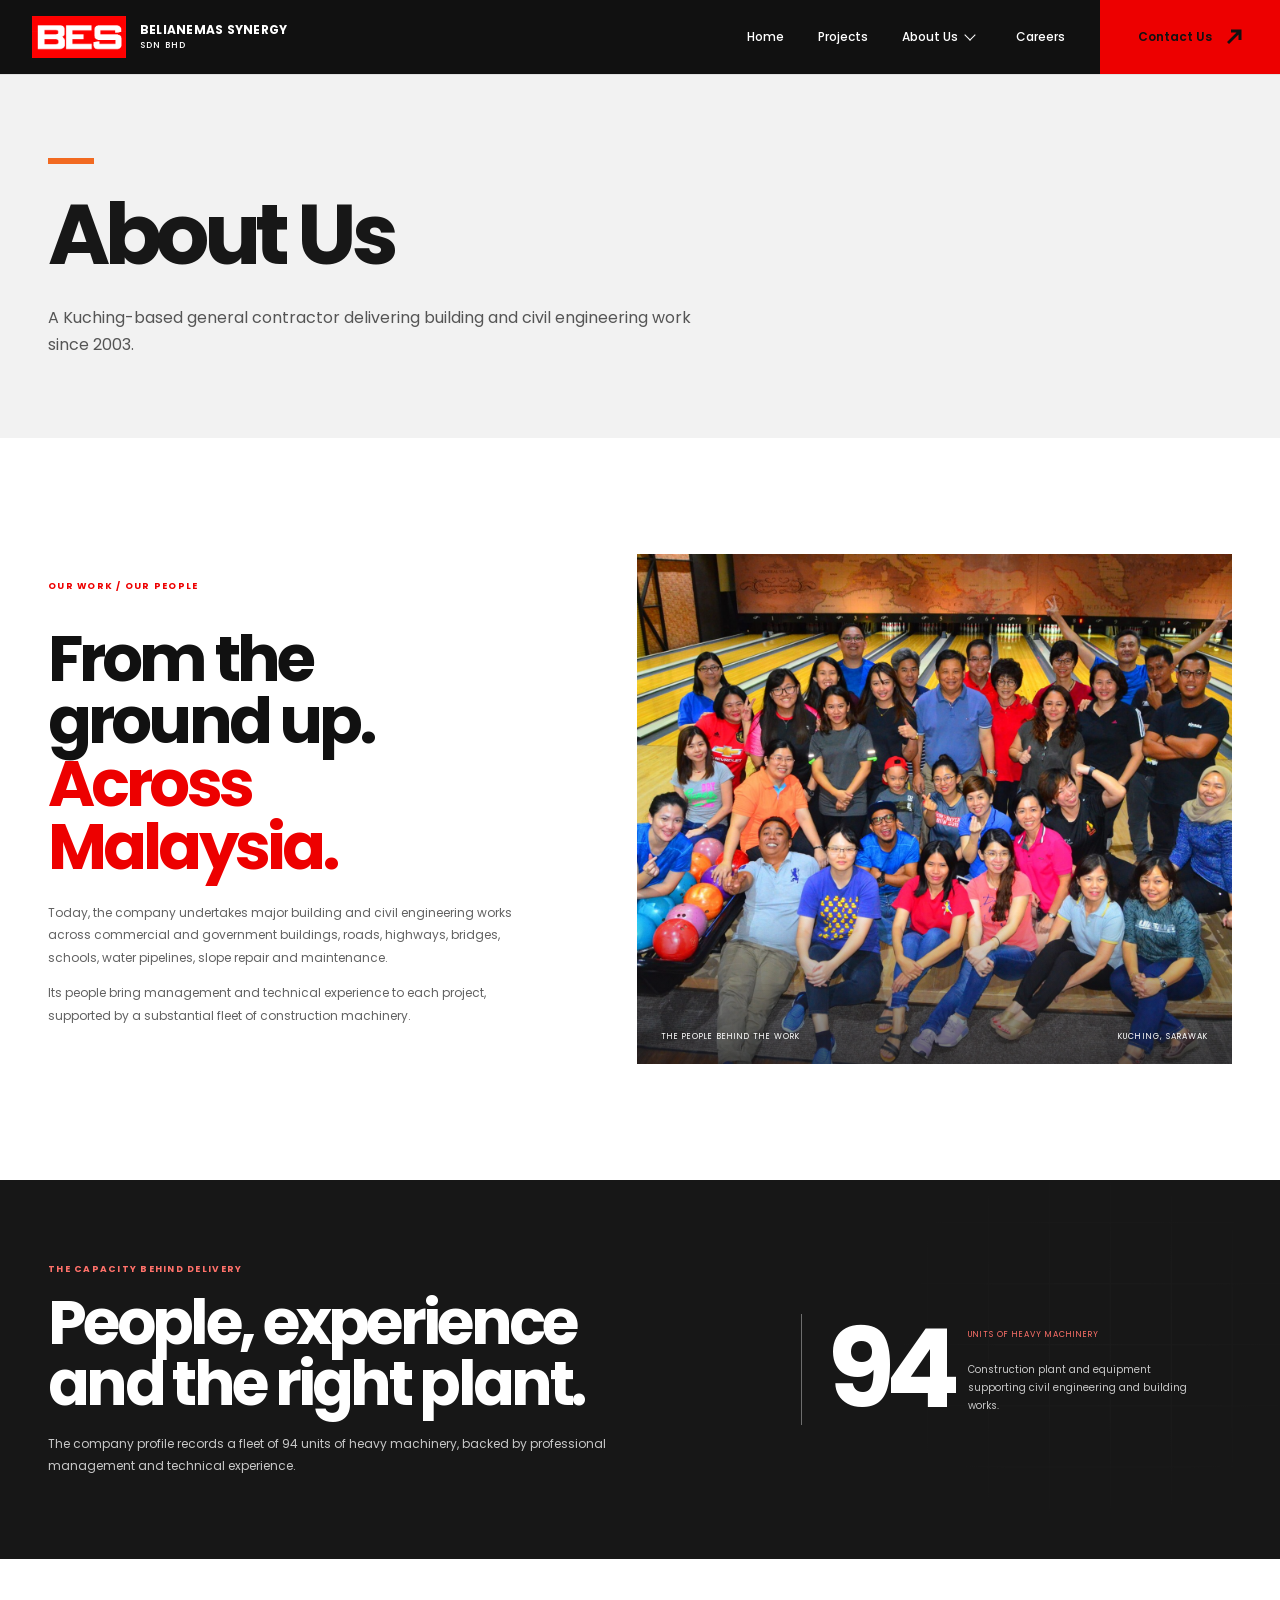
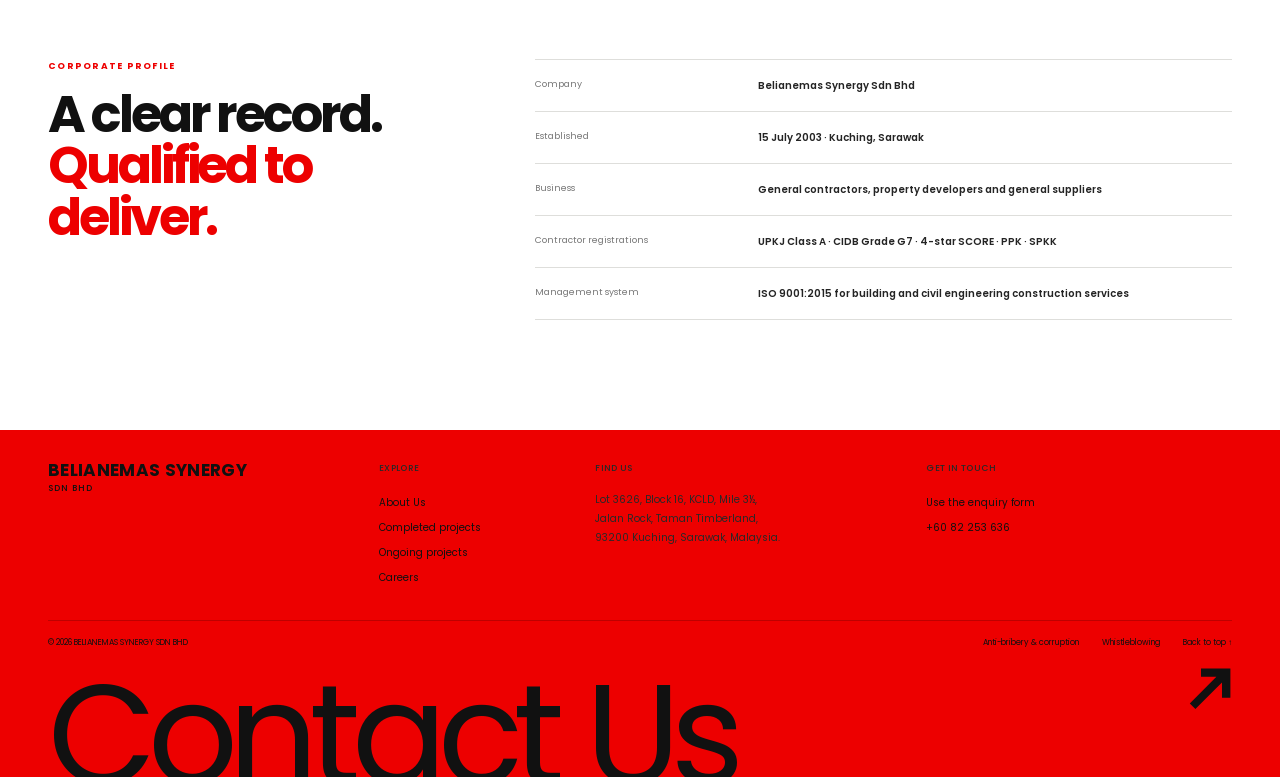
==== commit 6eb30cf5: "Show watermarked certificate previews and refine contact mockup" ====
--- a/about.html
+++ b/about.html
@@ -10,8 +10,8 @@
   <link rel="preload" href="assets/approved/poppins-4.ttf" as="font" type="font/ttf" crossorigin>
   <link rel="stylesheet" href="assets/approved/fonts.css">
   <link rel="stylesheet" href="refined.css">
-  <link rel="stylesheet" href="motion.css?v=20261019-about-black">
-  <script defer src="app.js?v=20261019-about-black"></script>
+  <link rel="stylesheet" href="motion.css?v=20261023-client-review">
+  <script defer src="app.js?v=20261023-client-review"></script>
 </head>
 <body>
   <a class="skip-link" href="#main">Skip to content</a>
@@ -24,7 +24,7 @@
   <nav id="mobile-menu" class="mobile-menu" aria-label="Mobile navigation" hidden><a href="./ongoing-projects.html">Projects</a><a href="./about.html">About Us</a><a class="mobile-sub-link" href="./anti-bribery-and-corruption.html">Anti-Bribery &amp; Corruption</a><a class="mobile-sub-link" href="./whistleblowing-procedure.html">Whistleblowing Procedure</a><a href="./careers.html">Careers</a><a href="./contact.html">Contact us <svg class="site-arrow" viewBox="0 0 64 64" aria-hidden="true" focusable="false"><path d="M4 52 42 14H20V2H62V44H50V22L12 60Z"/></svg></a></nav>
   <main id="main"></main>
   <footer class="site-footer">
-    <div class="footer-grid"><div><a class="brand footer-brand" href="./index.html"><img class="footer-logo" src="assets/bes-black.svg" alt="BES"><span class="brand-name">BELIANEMAS SYNERGY<span>SDN BHD</span></span></a></div><div><p class="eyebrow">EXPLORE</p><a href="./about.html">About Us</a><a href="./index.html#projects">Completed projects</a><a href="./ongoing-projects.html">Ongoing projects</a><a href="./careers.html">Careers</a></div><div><p class="eyebrow">FIND US</p><p>Lot 3626, Block 16, KCLD, Mile 3½,<br>Jalan Rock, Taman Timberland,<br>93200 Kuching, Sarawak, Malaysia.</p></div><div><p class="eyebrow">GET IN TOUCH</p><a href="mailto:corporate@belianemas.my">corporate@belianemas.my</a><a href="tel:+6082253636">+60 82 253 636</a></div></div>
+    <div class="footer-grid"><div><a class="brand footer-brand" href="./index.html"><span class="brand-name">BELIANEMAS SYNERGY<span>SDN BHD</span></span></a></div><div><p class="eyebrow">EXPLORE</p><a href="./about.html">About Us</a><a href="./index.html#projects">Completed projects</a><a href="./ongoing-projects.html">Ongoing projects</a><a href="./careers.html">Careers</a></div><div><p class="eyebrow">FIND US</p><p>Lot 3626, Block 16, KCLD, Mile 3½,<br>Jalan Rock, Taman Timberland,<br>93200 Kuching, Sarawak, Malaysia.</p></div><div><p class="eyebrow">GET IN TOUCH</p><a href="./contact.html">Use the enquiry form</a><a href="tel:+6082253636">+60 82 253 636</a></div></div>
     <div class="footer-bottom"><p>© 2026 BELIANEMAS SYNERGY SDN BHD</p><div><a href="./anti-bribery-and-corruption.html">Anti-bribery & corruption</a><a href="./whistleblowing-procedure.html">Whistleblowing</a><a href="#top" class="back-top" aria-label="Back to top">Back to top ↑</a></div></div>
     <a class="footer-cta" href="./contact.html">Contact Us<svg class="site-arrow" viewBox="0 0 64 64" aria-hidden="true" focusable="false"><path d="M4 52 42 14H20V2H62V44H50V22L12 60Z"/></svg></a>
   </footer>
--- a/motion.css
+++ b/motion.css
@@ -261,13 +261,13 @@
 /* Keep the approved company proof points to the original three-card row. */
 .stats{grid-template-columns:repeat(3,minmax(0,1fr))}
 .stat{min-height:180px}
-.careers-openings{padding-top:58px;padding-bottom:110px}
+.careers-openings{max-width:1200px;padding-top:58px;padding-bottom:110px}
 .careers-heading{display:flex;align-items:end;justify-content:space-between;gap:28px;margin-bottom:35px}
 .careers-heading h2{margin:0;color:#151515;font-size:clamp(30px,3.4vw,48px);line-height:1.1;letter-spacing:-.045em;font-weight:700}
 .careers-heading .section-tag{margin-bottom:12px;color:var(--red);font-weight:600}
 .job-list{border-top:1px solid #171717}
 .job-opening{border-bottom:1px solid #dedede}
-.job-opening>summary{position:relative;min-height:104px;display:grid;grid-template-columns:52px minmax(0,1fr) 190px 44px;align-items:center;gap:20px;list-style:none;cursor:pointer;padding:17px 12px 17px 6px;transition:background .25s,padding .25s}
+.job-opening>summary{position:relative;min-height:104px;display:grid;grid-template-columns:52px minmax(0,1fr) 44px;align-items:center;gap:20px;list-style:none;cursor:pointer;padding:17px 12px 17px 6px;transition:background .25s,padding .25s}
 .job-opening>summary::-webkit-details-marker{display:none}
 .job-opening>summary:before{position:absolute;inset:0 auto 0 0;width:3px;background:var(--red);content:'';transform:scaleY(0);transform-origin:center;transition:transform .25s}
 .job-opening>summary:hover,.job-opening>summary:focus-visible,.job-opening[open]>summary{padding-inline:18px;background:#fff7f6}
@@ -640,13 +640,13 @@
 .capability-row-arrow .site-arrow{width:19px;height:19px}
 
 /* Match the reference footer's oversized Contact Us line and upper-right arrow. */
-.site-footer{padding-inline:clamp(24px,2.7vw,40px)}
-.footer-cta{position:relative;display:block;height:.8em;overflow:hidden;padding:0;font-size:clamp(108px,18vw,280px);font-weight:400;line-height:1;letter-spacing:-.066em;white-space:nowrap}
-.footer-cta>.site-arrow{position:absolute;top:.02em;right:0;width:clamp(56px,4.4vw,68px);height:clamp(56px,4.4vw,68px);vertical-align:baseline;transition:transform .25s}
+.site-footer{padding-inline:max(48px,calc((100vw - 1440px)/2))}
+.footer-cta{position:relative;display:block;height:.8em;overflow:hidden;padding:0;font-size:clamp(68px,11vw,150px);font-weight:400;line-height:1;letter-spacing:-.066em;white-space:nowrap}
+.footer-cta>.site-arrow{position:absolute;top:.02em;right:0;width:clamp(38px,3.5vw,56px);height:clamp(38px,3.5vw,56px);vertical-align:baseline;transition:transform .25s}
 .footer-cta:hover>.site-arrow{transform:translate(5px,-5px)}
 @media(max-width:760px){
  .site-footer{padding-inline:6%}
- .footer-cta{height:.82em;padding:0;font-size:clamp(52px,15vw,110px)}
+ .footer-cta{height:.82em;padding:0;font-size:clamp(42px,13vw,80px)}
  .footer-cta>.site-arrow{top:.03em;width:clamp(26px,6vw,48px);height:clamp(26px,6vw,48px)}
 }
 
@@ -666,21 +666,29 @@
 main{flex:1 0 auto}
 .site-footer{flex:none;margin-bottom:0;padding-bottom:0}
 
-/* Homepage hero actions and credential count. */
-.hero-actions>.btn-red{position:relative;justify-content:center;min-width:155px}
-.hero-actions>.btn-red>.site-arrow{position:absolute;right:8px;margin:0}
-.hero-cert-count{position:absolute;right:0;bottom:27px;display:flex;align-items:baseline;gap:12px;color:#fff;text-align:right}
-.hero-cert-count strong{font-size:clamp(36px,4vw,54px);font-weight:700;line-height:1;letter-spacing:-.07em}
-.hero-cert-count span{font-size:11px;font-weight:600;letter-spacing:.04em;text-transform:uppercase}
+/* Homepage hero actions. */
+.hero-actions>.btn-red{justify-content:space-between;min-width:160px;gap:20px;padding-left:18px;padding-right:8px}
+.hero-actions>.btn-red>.site-arrow{position:static;margin:0;flex:none}
+.hero-actions>.btn-glass{padding-inline:28px}
+.hero-cert-strip{position:absolute;left:0;bottom:24px;display:flex;align-items:center;max-width:100%;overflow-x:auto;white-space:nowrap;scrollbar-width:none}
+.hero-cert-strip::-webkit-scrollbar{display:none}
+.hero-cert-strip>:is(a,button){display:inline-flex;align-items:center;flex:0 0 auto;min-height:32px;padding:0 22px;border:0;border-right:1px solid #ffffff80;background:none;color:#fff;font-size:12px;font-weight:600;line-height:1.2}
+.hero-cert-strip>:first-child{padding-left:0}
+.hero-cert-strip>:last-child{padding-right:0;border-right:0}
+.hero-cert-strip>:is(a,button):hover,.hero-cert-strip>:is(a,button):focus-visible{color:#fff;text-decoration:underline;text-underline-offset:3px}
+.hero-cert-more{gap:9px}
+.hero-cert-more strong{font-size:23px;line-height:1;letter-spacing:-.04em}
+.hero-cert-more span{font-size:11px;line-height:1.2;font-weight:400}
 @media(max-width:760px){
- .hero-cert-count{right:0;bottom:19px;gap:8px}
- .hero-cert-count strong{font-size:34px}
- .hero-cert-count span{max-width:100px;font-size:8px;line-height:1.25;text-align:left}
+ .hero-cert-strip{bottom:18px}
+ .hero-cert-strip>:is(a,button){padding-inline:12px;font-size:9px}
+ .hero-cert-more strong{font-size:18px}
+ .hero-cert-more span{font-size:9px}
 }
 
-/* Keep the Contact Us label centered independently of its arrow. */
-.header-contact{position:relative;justify-content:center;min-width:180px;gap:0}
-.header-contact>.site-arrow{position:absolute;right:22px;top:50%;transform:translateY(-50%)}
+/* Center the Contact Us label and arrow together. */
+.header-contact{justify-content:center;min-width:180px;gap:14px}
+.header-contact>.site-arrow{position:static;transform:none;flex:none}
 
 /* Clearer project ledger hierarchy and a quieter footer link icon. */
 .project-ledger-row .row-title{font-size:18px;line-height:1.25}
@@ -690,10 +698,10 @@
  .project-carousel-footer .text-link>.site-arrow{width:12px;height:12px}
 }
 
-/* Black BES mark above the company name in the footer. */
-.footer-brand{flex-direction:column;align-items:flex-start;gap:12px}
-.footer-brand .footer-logo{display:block;width:126px;height:auto;max-width:none}
-@media(max-width:760px){.footer-brand .footer-logo{width:112px}}
+/* Put the black panel behind the BES mark only. */
+.footer-brand{flex-direction:column;align-items:flex-start;gap:0;background:transparent;padding:0}
+.footer-brand .brand-name{color:#111}
+@media(max-width:760px){.footer-brand .footer-logo{width:132px}}
 
 /* Pair the contact channels while keeping the introduction full width. */
 .contact-details{display:grid;grid-template-columns:repeat(2,minmax(0,1fr));column-gap:24px;row-gap:24px;align-content:start}
@@ -712,3 +720,19 @@
 /* Contact form submit button. */
 .contact-form .btn[type="submit"]{background:#111;border-color:#111;color:#fff}
 .contact-form .btn[type="submit"]:hover,.contact-form .btn[type="submit"]:focus-visible{background:#f26a21;border-color:#f26a21;color:#111}
+
+/* Certificate previews use flattened watermarked images, not public PDF links. */
+.certification-card{text-align:left;font-family:inherit;color:inherit;cursor:pointer}
+.certificate-viewer{padding-top:55px}
+.certificate-viewer h2{margin-bottom:8px}
+.certificate-viewer>p{font-size:12px;color:#666}
+.certificate-viewer-image{display:grid;place-items:center;margin:24px auto 12px;padding:18px;background:#ededeb;border:1px solid #ddd}
+.certificate-viewer-image img{display:block;max-width:100%;max-height:62svh;width:auto;height:auto;object-fit:contain;user-select:none}
+.certificate-viewer-note{margin:0;text-align:center;font-size:10px!important}
+@media(max-width:600px){.certificate-viewer{padding:55px 18px 25px}.certificate-viewer-image{padding:8px}.certificate-viewer-image img{max-height:55svh}}
+
+/* Keep the contact preview clear about delivery and preserve the two-row layout. */
+.contact-details>.contact-detail>p:not(.eyebrow){margin:0;color:#666;font-size:12px;line-height:1.7}
+.contact-form .form-status:not(:empty){margin:14px 0 0;padding:12px 14px;border-left:3px solid #f26a21;background:#fff;color:#333;font-size:11px;line-height:1.6}
+.footer-grid{padding-block:30px}
+.footer-bottom{padding-block:15px}
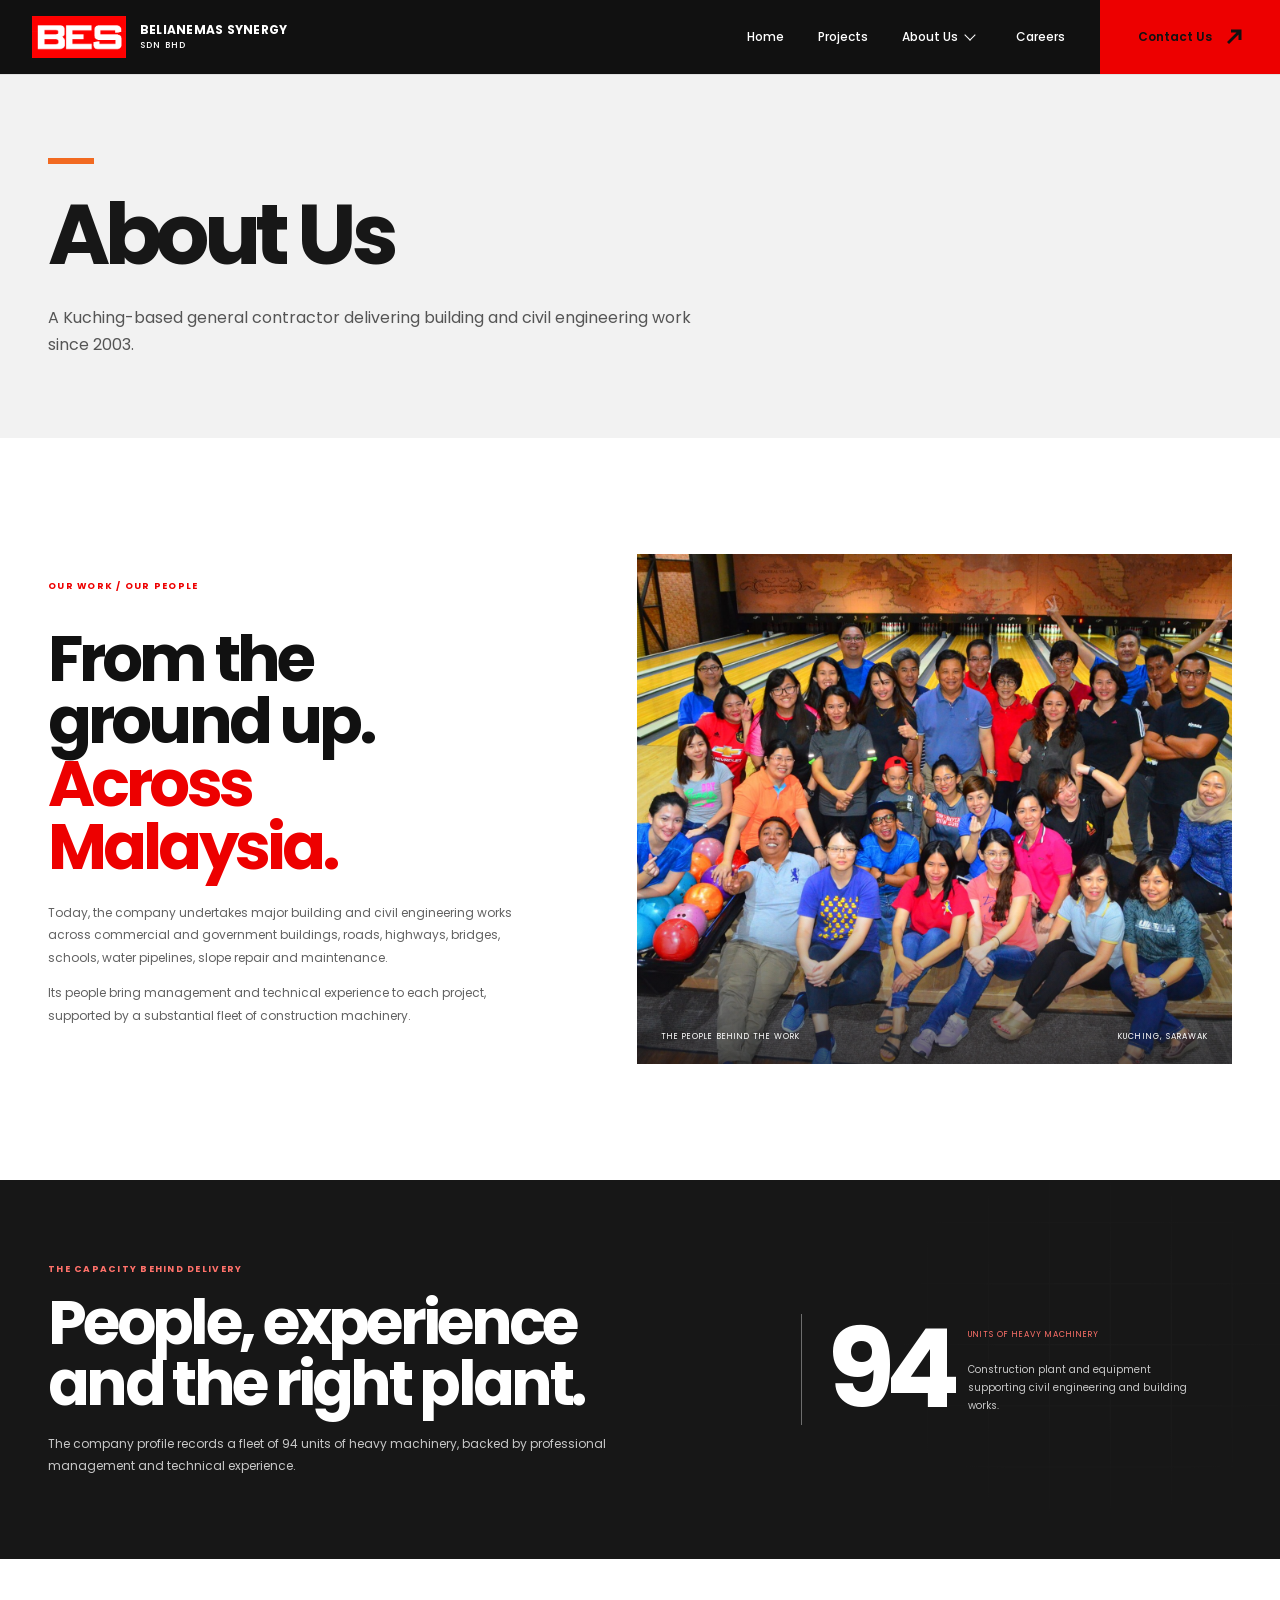
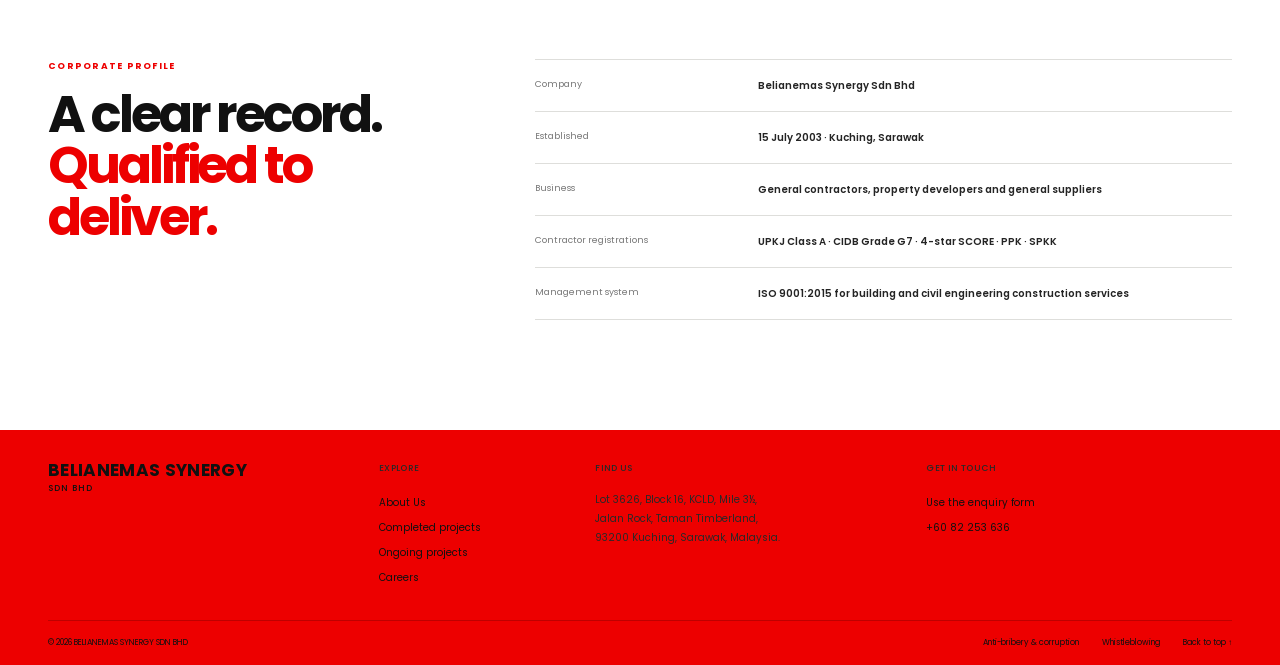
==== commit 5eacb5ab: "Remove oversized footer contact callout" ====
--- a/about.html
+++ b/about.html
@@ -10,7 +10,7 @@
   <link rel="preload" href="assets/approved/poppins-4.ttf" as="font" type="font/ttf" crossorigin>
   <link rel="stylesheet" href="assets/approved/fonts.css">
   <link rel="stylesheet" href="refined.css">
-  <link rel="stylesheet" href="motion.css?v=20261023-client-review">
+  <link rel="stylesheet" href="motion.css?v=20261023-footer">
   <script defer src="app.js?v=20261023-client-review"></script>
 </head>
 <body>
@@ -26,7 +26,6 @@
   <footer class="site-footer">
     <div class="footer-grid"><div><a class="brand footer-brand" href="./index.html"><span class="brand-name">BELIANEMAS SYNERGY<span>SDN BHD</span></span></a></div><div><p class="eyebrow">EXPLORE</p><a href="./about.html">About Us</a><a href="./index.html#projects">Completed projects</a><a href="./ongoing-projects.html">Ongoing projects</a><a href="./careers.html">Careers</a></div><div><p class="eyebrow">FIND US</p><p>Lot 3626, Block 16, KCLD, Mile 3½,<br>Jalan Rock, Taman Timberland,<br>93200 Kuching, Sarawak, Malaysia.</p></div><div><p class="eyebrow">GET IN TOUCH</p><a href="./contact.html">Use the enquiry form</a><a href="tel:+6082253636">+60 82 253 636</a></div></div>
     <div class="footer-bottom"><p>© 2026 BELIANEMAS SYNERGY SDN BHD</p><div><a href="./anti-bribery-and-corruption.html">Anti-bribery & corruption</a><a href="./whistleblowing-procedure.html">Whistleblowing</a><a href="#top" class="back-top" aria-label="Back to top">Back to top ↑</a></div></div>
-    <a class="footer-cta" href="./contact.html">Contact Us<svg class="site-arrow" viewBox="0 0 64 64" aria-hidden="true" focusable="false"><path d="M4 52 42 14H20V2H62V44H50V22L12 60Z"/></svg></a>
   </footer>
   <dialog id="detail-dialog"><button class="dialog-close" aria-label="Close details">✕</button><div id="dialog-content"></div></dialog>
 </body>
--- a/motion.css
+++ b/motion.css
@@ -639,15 +639,10 @@
 .footer-grid .site-arrow{width:.9em;height:.9em;margin-left:.2em}
 .capability-row-arrow .site-arrow{width:19px;height:19px}
 
-/* Match the reference footer's oversized Contact Us line and upper-right arrow. */
+/* Align footer content with the site's main content width. */
 .site-footer{padding-inline:max(48px,calc((100vw - 1440px)/2))}
-.footer-cta{position:relative;display:block;height:.8em;overflow:hidden;padding:0;font-size:clamp(68px,11vw,150px);font-weight:400;line-height:1;letter-spacing:-.066em;white-space:nowrap}
-.footer-cta>.site-arrow{position:absolute;top:.02em;right:0;width:clamp(38px,3.5vw,56px);height:clamp(38px,3.5vw,56px);vertical-align:baseline;transition:transform .25s}
-.footer-cta:hover>.site-arrow{transform:translate(5px,-5px)}
 @media(max-width:760px){
  .site-footer{padding-inline:6%}
- .footer-cta{height:.82em;padding:0;font-size:clamp(42px,13vw,80px)}
- .footer-cta>.site-arrow{top:.03em;width:clamp(26px,6vw,48px);height:clamp(26px,6vw,48px)}
 }
 
 /* Inverted site header palette. */
@@ -661,7 +656,7 @@
 .desktop-nav .nav-dropdown-panel a{color:#111;border-top-color:#0002}
 .desktop-nav .nav-dropdown-panel a:hover,.desktop-nav .nav-dropdown-panel a:focus-visible{background:#c90000;color:#111}
 
-/* Let the clipped CTA finish at the document edge with no white strip below it. */
+/* Keep the footer at the document edge on short pages. */
 body{display:flex;flex-direction:column;min-height:100svh}
 main{flex:1 0 auto}
 .site-footer{flex:none;margin-bottom:0;padding-bottom:0}
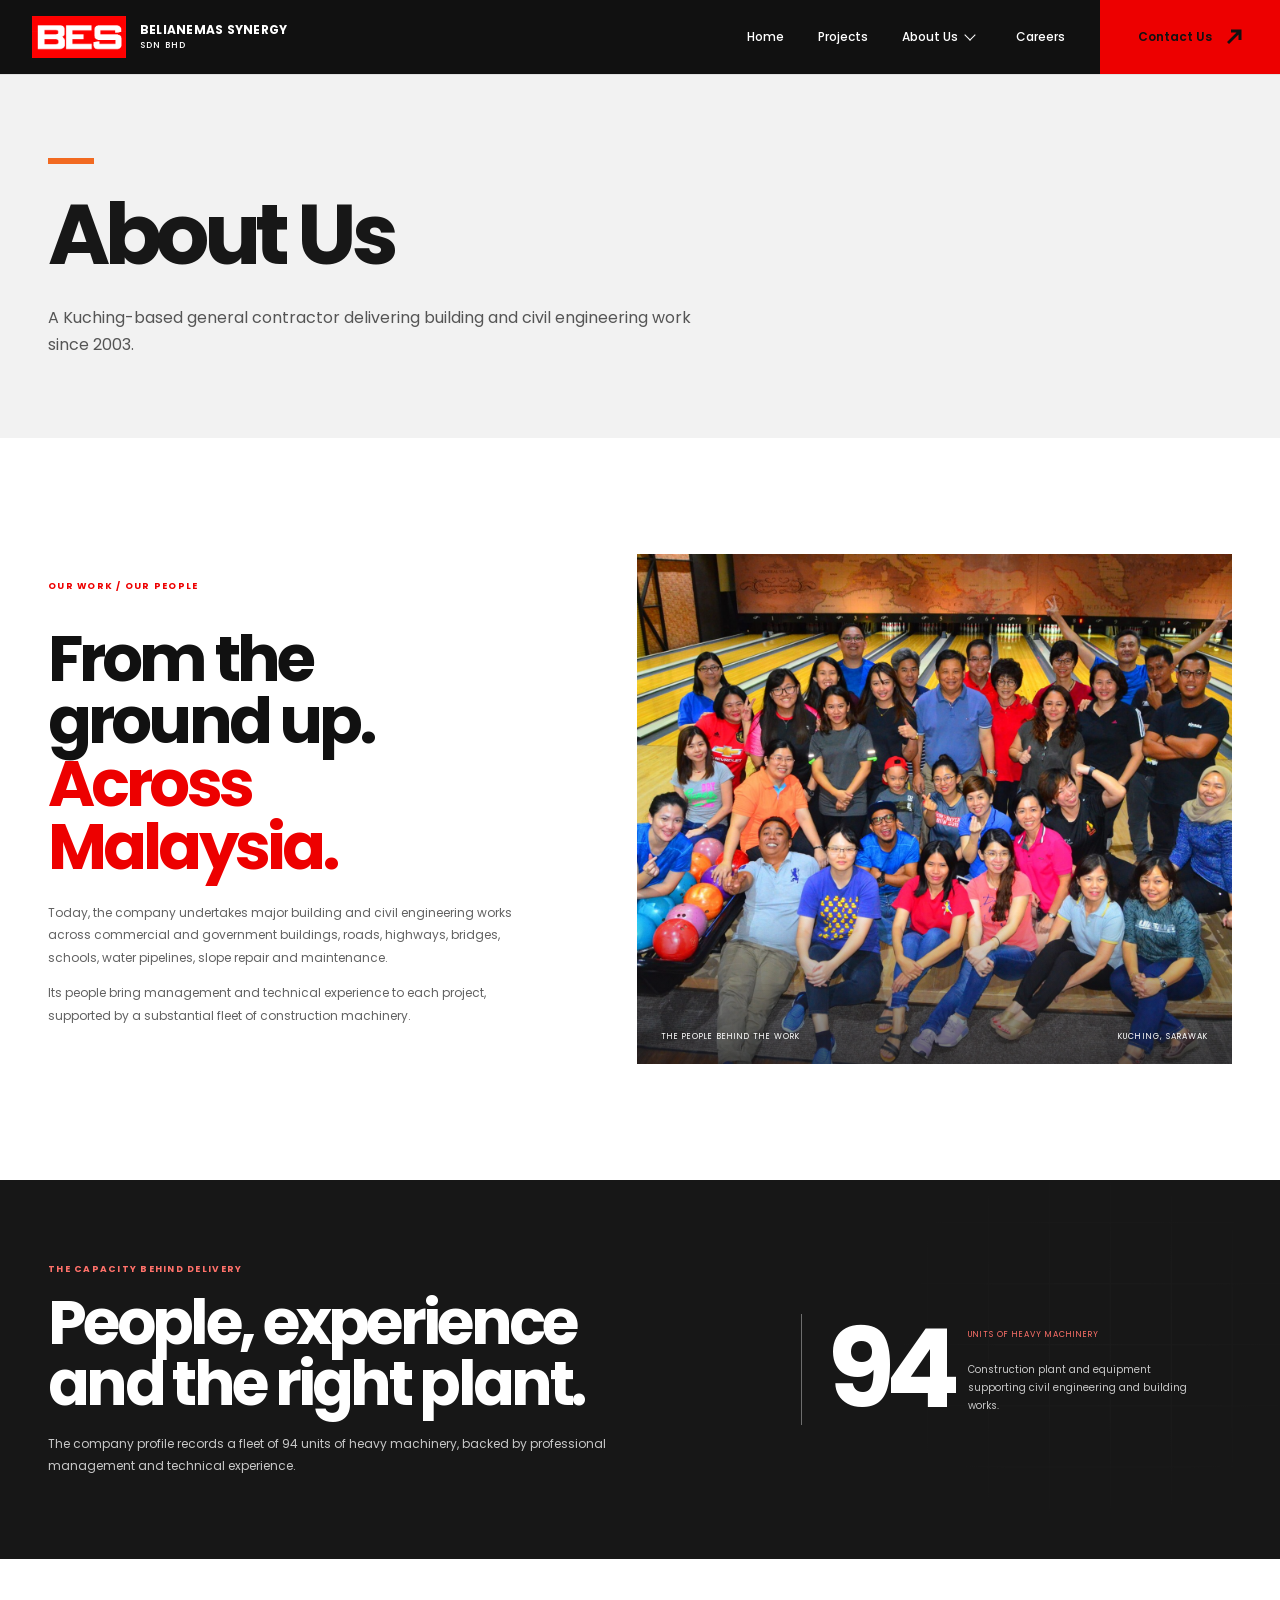
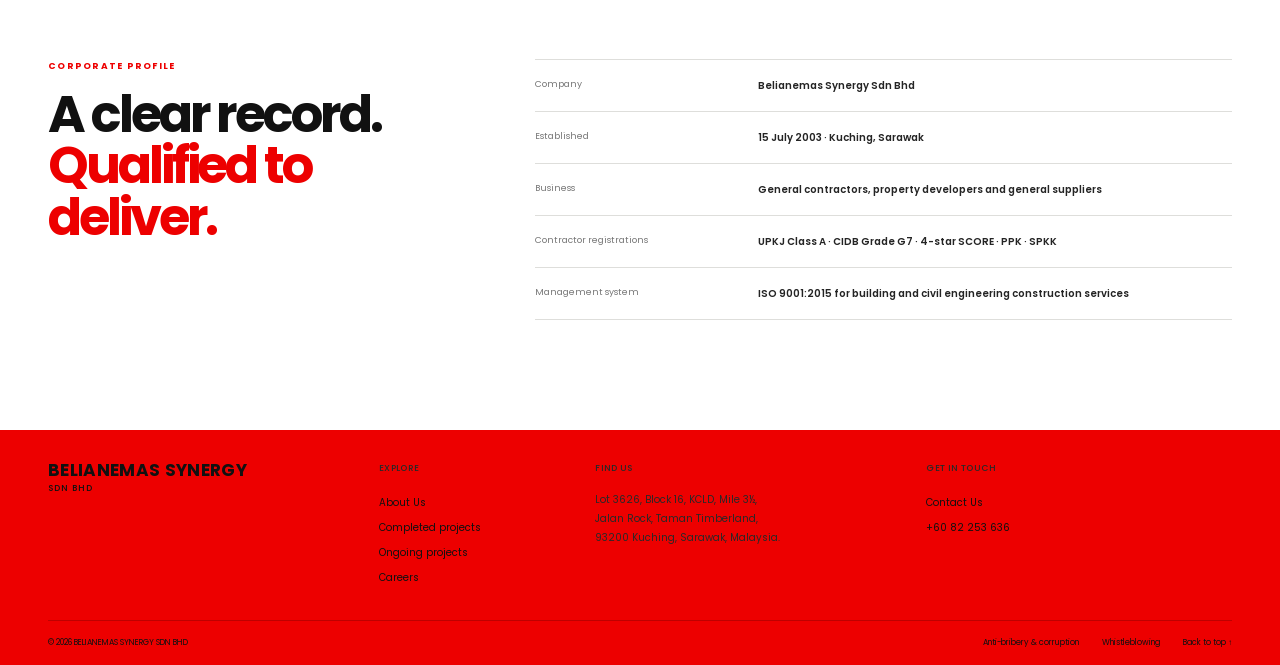
==== commit 5f617e26: "Refine contact inquiry form and footer link" ====
--- a/about.html
+++ b/about.html
@@ -10,8 +10,8 @@
   <link rel="preload" href="assets/approved/poppins-4.ttf" as="font" type="font/ttf" crossorigin>
   <link rel="stylesheet" href="assets/approved/fonts.css">
   <link rel="stylesheet" href="refined.css">
-  <link rel="stylesheet" href="motion.css?v=20261023-footer">
-  <script defer src="app.js?v=20261023-client-review"></script>
+  <link rel="stylesheet" href="motion.css?v=20261023-form">
+  <script defer src="app.js?v=20261023-form"></script>
 </head>
 <body>
   <a class="skip-link" href="#main">Skip to content</a>
@@ -24,7 +24,7 @@
   <nav id="mobile-menu" class="mobile-menu" aria-label="Mobile navigation" hidden><a href="./ongoing-projects.html">Projects</a><a href="./about.html">About Us</a><a class="mobile-sub-link" href="./anti-bribery-and-corruption.html">Anti-Bribery &amp; Corruption</a><a class="mobile-sub-link" href="./whistleblowing-procedure.html">Whistleblowing Procedure</a><a href="./careers.html">Careers</a><a href="./contact.html">Contact us <svg class="site-arrow" viewBox="0 0 64 64" aria-hidden="true" focusable="false"><path d="M4 52 42 14H20V2H62V44H50V22L12 60Z"/></svg></a></nav>
   <main id="main"></main>
   <footer class="site-footer">
-    <div class="footer-grid"><div><a class="brand footer-brand" href="./index.html"><span class="brand-name">BELIANEMAS SYNERGY<span>SDN BHD</span></span></a></div><div><p class="eyebrow">EXPLORE</p><a href="./about.html">About Us</a><a href="./index.html#projects">Completed projects</a><a href="./ongoing-projects.html">Ongoing projects</a><a href="./careers.html">Careers</a></div><div><p class="eyebrow">FIND US</p><p>Lot 3626, Block 16, KCLD, Mile 3½,<br>Jalan Rock, Taman Timberland,<br>93200 Kuching, Sarawak, Malaysia.</p></div><div><p class="eyebrow">GET IN TOUCH</p><a href="./contact.html">Use the enquiry form</a><a href="tel:+6082253636">+60 82 253 636</a></div></div>
+    <div class="footer-grid"><div><a class="brand footer-brand" href="./index.html"><span class="brand-name">BELIANEMAS SYNERGY<span>SDN BHD</span></span></a></div><div><p class="eyebrow">EXPLORE</p><a href="./about.html">About Us</a><a href="./index.html#projects">Completed projects</a><a href="./ongoing-projects.html">Ongoing projects</a><a href="./careers.html">Careers</a></div><div><p class="eyebrow">FIND US</p><p>Lot 3626, Block 16, KCLD, Mile 3½,<br>Jalan Rock, Taman Timberland,<br>93200 Kuching, Sarawak, Malaysia.</p></div><div><p class="eyebrow">GET IN TOUCH</p><a href="./contact.html">Contact Us</a><a href="tel:+6082253636">+60 82 253 636</a></div></div>
     <div class="footer-bottom"><p>© 2026 BELIANEMAS SYNERGY SDN BHD</p><div><a href="./anti-bribery-and-corruption.html">Anti-bribery & corruption</a><a href="./whistleblowing-procedure.html">Whistleblowing</a><a href="#top" class="back-top" aria-label="Back to top">Back to top ↑</a></div></div>
   </footer>
   <dialog id="detail-dialog"><button class="dialog-close" aria-label="Close details">✕</button><div id="dialog-content"></div></dialog>
--- a/motion.css
+++ b/motion.css
@@ -713,8 +713,9 @@
 }
 
 /* Contact form submit button. */
-.contact-form .btn[type="submit"]{background:#111;border-color:#111;color:#fff}
-.contact-form .btn[type="submit"]:hover,.contact-form .btn[type="submit"]:focus-visible{background:#f26a21;border-color:#f26a21;color:#111}
+.contact-form .btn[type="submit"]{justify-content:center;text-align:center;background:#f26a21;border-color:#f26a21;color:#111}
+.contact-form .btn[type="submit"]:hover:not(:disabled),.contact-form .btn[type="submit"]:focus-visible:not(:disabled){background:#df5816;border-color:#df5816;color:#111}
+.contact-form .btn[type="submit"]:disabled{background:#111;border-color:#111;color:#fff;opacity:.55;cursor:not-allowed;transform:none;box-shadow:none}
 
 /* Certificate previews use flattened watermarked images, not public PDF links. */
 .certification-card{text-align:left;font-family:inherit;color:inherit;cursor:pointer}
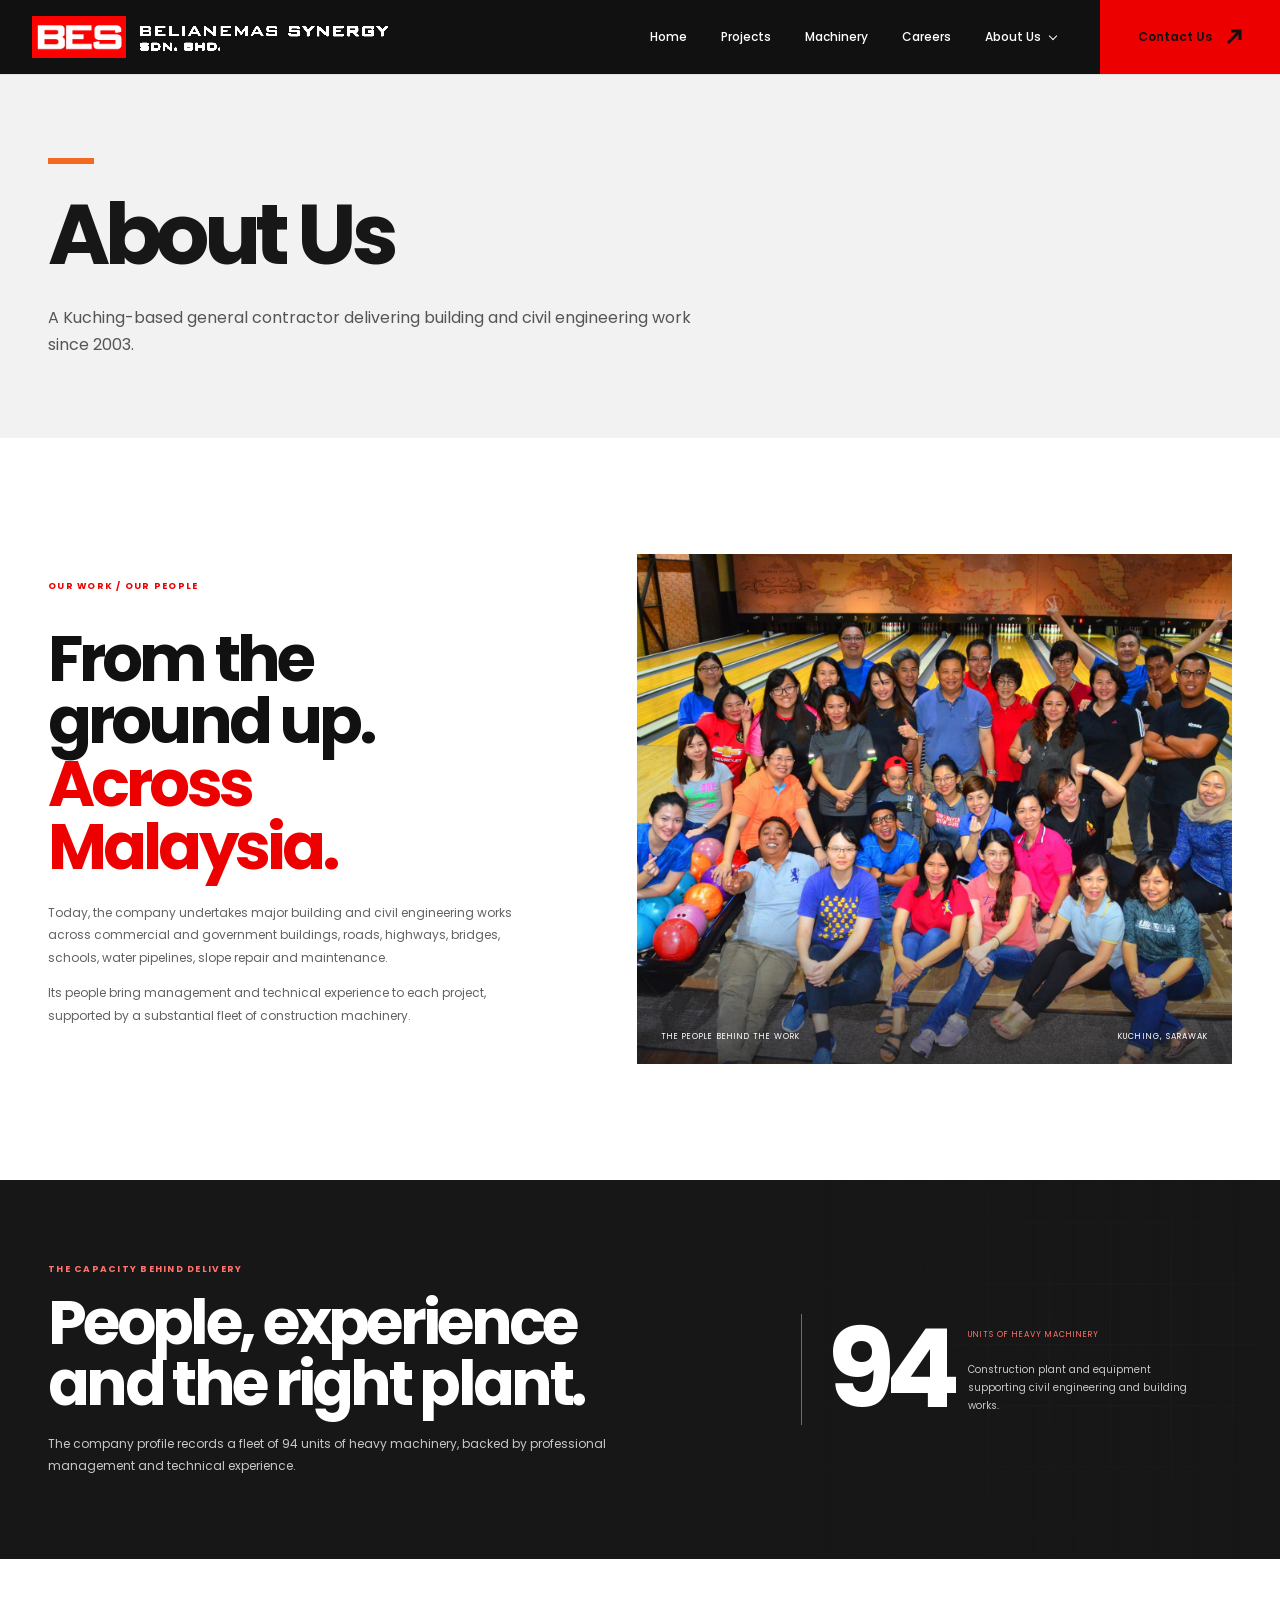
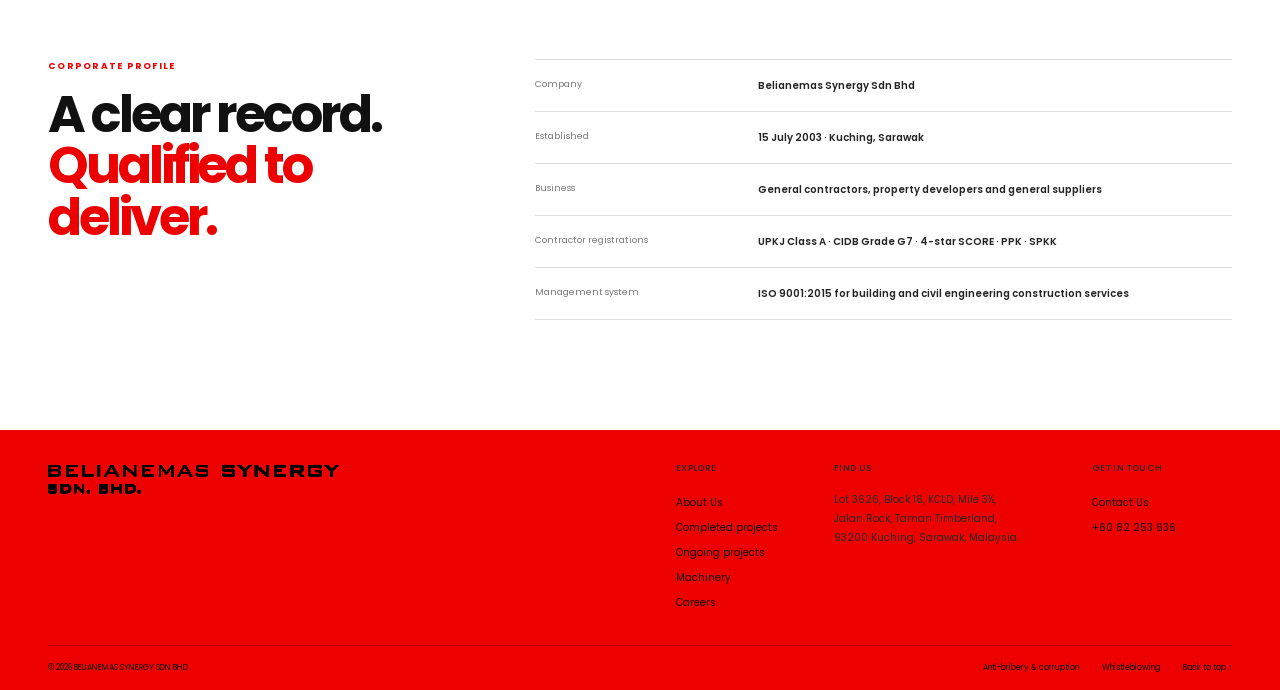
==== commit 6fb1f27b: "Publish machinery page and refreshed site previews" ====
--- a/about.html
+++ b/about.html
@@ -10,21 +10,21 @@
   <link rel="preload" href="assets/approved/poppins-4.ttf" as="font" type="font/ttf" crossorigin>
   <link rel="stylesheet" href="assets/approved/fonts.css">
   <link rel="stylesheet" href="refined.css">
-  <link rel="stylesheet" href="motion.css?v=20261023-form">
-  <script defer src="app.js?v=20261023-form"></script>
+  <link rel="stylesheet" href="motion.css?v=20261024-bold-wordmark">
+  <script defer src="app.js?v=20261024-hero-pipeline"></script>
 </head>
 <body>
   <a class="skip-link" href="#main">Skip to content</a>
   <header class="site-header">
     <a class="brand" href="./index.html" aria-label="Belianemas Synergy home"><span class="brand-mark" role="img" aria-label="BES"></span><span class="brand-name">BELIANEMAS SYNERGY<span>SDN BHD</span></span></a>
-    <nav class="desktop-nav" aria-label="Main navigation"><a href="./index.html">Home</a><a href="./ongoing-projects.html">Projects</a><div class="nav-dropdown"><a href="./about.html">About Us</a><button class="nav-dropdown-toggle" type="button" aria-label="About Us pages" aria-expanded="false" aria-controls="about-submenu"><span aria-hidden="true">⌄</span></button><div class="nav-dropdown-panel" id="about-submenu"><a href="./about.html">About Us</a><a href="./anti-bribery-and-corruption.html">Anti-Bribery &amp; Corruption</a><a href="./whistleblowing-procedure.html">Whistleblowing Procedure</a></div></div><a href="./careers.html">Careers</a></nav>
+    <nav class="desktop-nav" aria-label="Main navigation"><a href="./index.html">Home</a><a href="./ongoing-projects.html">Projects</a><a href="./machinery.html">Machinery</a><a href="./careers.html">Careers</a><div class="nav-dropdown"><a aria-current="page" href="./about.html">About Us</a><button class="nav-dropdown-toggle" type="button" aria-label="About Us pages" aria-expanded="false" aria-controls="about-submenu"><span aria-hidden="true">⌄</span></button><div class="nav-dropdown-panel" id="about-submenu"><a href="./about.html">About Us</a><a href="./anti-bribery-and-corruption.html">Anti-Bribery &amp; Corruption</a><a href="./whistleblowing-procedure.html">Whistleblowing Procedure</a></div></div></nav>
     <a class="header-contact" href="./contact.html">Contact Us <svg class="site-arrow" viewBox="0 0 64 64" aria-hidden="true" focusable="false"><path d="M4 52 42 14H20V2H62V44H50V22L12 60Z"/></svg></a>
     <button class="menu-toggle" aria-expanded="false" aria-controls="mobile-menu" aria-label="Open navigation"><span></span><span></span></button>
   </header>
-  <nav id="mobile-menu" class="mobile-menu" aria-label="Mobile navigation" hidden><a href="./ongoing-projects.html">Projects</a><a href="./about.html">About Us</a><a class="mobile-sub-link" href="./anti-bribery-and-corruption.html">Anti-Bribery &amp; Corruption</a><a class="mobile-sub-link" href="./whistleblowing-procedure.html">Whistleblowing Procedure</a><a href="./careers.html">Careers</a><a href="./contact.html">Contact us <svg class="site-arrow" viewBox="0 0 64 64" aria-hidden="true" focusable="false"><path d="M4 52 42 14H20V2H62V44H50V22L12 60Z"/></svg></a></nav>
+  <nav id="mobile-menu" class="mobile-menu" aria-label="Mobile navigation" hidden><a href="./ongoing-projects.html">Projects</a><a href="./machinery.html">Machinery</a><a href="./careers.html">Careers</a><a href="./about.html">About Us</a><a class="mobile-sub-link" href="./anti-bribery-and-corruption.html">Anti-Bribery &amp; Corruption</a><a class="mobile-sub-link" href="./whistleblowing-procedure.html">Whistleblowing Procedure</a><a href="./contact.html">Contact us <svg class="site-arrow" viewBox="0 0 64 64" aria-hidden="true" focusable="false"><path d="M4 52 42 14H20V2H62V44H50V22L12 60Z"/></svg></a></nav>
   <main id="main"></main>
   <footer class="site-footer">
-    <div class="footer-grid"><div><a class="brand footer-brand" href="./index.html"><span class="brand-name">BELIANEMAS SYNERGY<span>SDN BHD</span></span></a></div><div><p class="eyebrow">EXPLORE</p><a href="./about.html">About Us</a><a href="./index.html#projects">Completed projects</a><a href="./ongoing-projects.html">Ongoing projects</a><a href="./careers.html">Careers</a></div><div><p class="eyebrow">FIND US</p><p>Lot 3626, Block 16, KCLD, Mile 3½,<br>Jalan Rock, Taman Timberland,<br>93200 Kuching, Sarawak, Malaysia.</p></div><div><p class="eyebrow">GET IN TOUCH</p><a href="./contact.html">Contact Us</a><a href="tel:+6082253636">+60 82 253 636</a></div></div>
+    <div class="footer-grid"><div><a class="brand footer-brand" href="./index.html"><span class="brand-name">BELIANEMAS SYNERGY<span>SDN BHD</span></span></a></div><div><p class="eyebrow">EXPLORE</p><a href="./about.html">About Us</a><a href="./index.html#projects">Completed projects</a><a href="./ongoing-projects.html">Ongoing projects</a><a href="./machinery.html">Machinery</a><a href="./careers.html">Careers</a></div><div><p class="eyebrow">FIND US</p><p>Lot 3626, Block 16, KCLD, Mile 3½,<br>Jalan Rock, Taman Timberland,<br>93200 Kuching, Sarawak, Malaysia.</p></div><div><p class="eyebrow">GET IN TOUCH</p><a href="./contact.html">Contact Us</a><a href="tel:+6082253636">+60 82 253 636</a></div></div>
     <div class="footer-bottom"><p>© 2026 BELIANEMAS SYNERGY SDN BHD</p><div><a href="./anti-bribery-and-corruption.html">Anti-bribery & corruption</a><a href="./whistleblowing-procedure.html">Whistleblowing</a><a href="#top" class="back-top" aria-label="Back to top">Back to top ↑</a></div></div>
   </footer>
   <dialog id="detail-dialog"><button class="dialog-close" aria-label="Close details">✕</button><div id="dialog-content"></div></dialog>
--- a/motion.css
+++ b/motion.css
@@ -64,7 +64,7 @@
 /* Revision pass: keep the approved red and white identity while making scroll motion visible. */
 .hero{--hero-shift:0px}
 .hero h1{font-size:clamp(70px,6.6vw,102px);line-height:.99;letter-spacing:-.055em;max-width:720px}
-.hero-bg{transform:translate3d(0,var(--hero-shift),0) scale(1.12);transform-origin:center center;will-change:transform}
+.hero-bg{transform:translate3d(0,var(--hero-shift),0) scale(-1.12,1.12);transform-origin:center center;will-change:transform}
 .credential-carousel{width:min(100%,860px);bottom:32px;color:#fff;overflow:hidden}
 .credential-top{margin:0 0 13px}
 .credential-title{display:block;margin:0;color:#fff;font-size:10px;font-weight:600;letter-spacing:.04em;text-transform:uppercase}
@@ -108,6 +108,7 @@
 @media(max-width:1100px){.hero h1{font-size:clamp(66px,7.4vw,90px)}.project-carousel .project-card{height:440px}.project-carousel .carousel-slide:nth-child(3n+2){padding-top:42px}.legacy{min-height:620px}.legacy>img{height:clamp(350px,45vw,460px)}}
 @media(max-width:760px){.hero h1{font-size:clamp(46px,12vw,68px);line-height:1.01}.credential-carousel{bottom:24px}.credential-group{gap:30px;padding-right:30px}.credential-slide strong{font-size:14px}.credential-slide>span{font-size:7px}.client-group{gap:32px;padding-right:32px}.client-mark{width:158px;height:64px;padding:8px}.client-mark img{max-height:50px}.clients-list{columns:1;padding:10px 15px}.portfolio-section{padding-top:44px;padding-bottom:75px}.portfolio-section .centered-heading{margin-bottom:28px}.portfolio-section .section-heading h2{font-size:34px}.project-carousel .carousel-slide:nth-child(3n+2){padding-top:0}.project-carousel .project-card{height:430px}.legacy{min-height:540px;padding-top:42px}.legacy:before{height:200px}.legacy>img{height:300px;max-height:none;object-fit:cover;mask-image:linear-gradient(180deg,transparent 0%,#000 24%)}body:has(#legacy) .site-footer{margin-top:-46px}}
 @media(prefers-reduced-motion:reduce){.hero-bg,.project-carousel .project-card>img,.capability-card>img,.standards-image>img,.legacy>img{transform:none!important;will-change:auto}.credential-track,.client-track{animation:none!important}.credential-window,.client-marquees{overflow-x:auto;mask-image:none}}
+@media(prefers-reduced-motion:reduce){.hero-bg{transform:scaleX(-1)!important}}
 
 .client-logo-crop{position:relative;display:block;flex:none;width:var(--box-w);height:var(--box-h);overflow:hidden}
 .client-logo-crop img{position:absolute;left:calc(0px - var(--crop-x));top:calc(0px - var(--crop-y));width:var(--img-w);height:var(--img-h);max-width:none;max-height:none;object-fit:fill}
@@ -211,36 +212,30 @@
 .capability-spotlight:after{content:"";position:absolute;inset:0;z-index:1;background:linear-gradient(180deg,rgba(0,0,0,.42),transparent 35%,rgba(0,0,0,.08) 50%,rgba(0,0,0,.88) 100%);pointer-events:none}
 .capability-spotlight>img{--scene-shift:0px;position:absolute;inset:0;width:100%;height:100%;object-fit:cover;object-position:center;transform:scale(1.08) translate3d(0,var(--scene-shift),0);transition:transform 1.1s cubic-bezier(.2,.7,.1,1),filter .8s;filter:saturate(.84) contrast(1.04)}
 .capability-spotlight:hover>img,.capability-spotlight:focus-visible>img{transform:scale(1.15) translate3d(0,var(--scene-shift),0);filter:saturate(1.02) contrast(1.05)}
-.capability-spotlight-meta{position:absolute;z-index:2;top:24px;left:26px;right:26px;display:flex;align-items:center;justify-content:space-between;color:#fff;font-size:9px;letter-spacing:.1em;text-transform:uppercase}
-.capability-spotlight-meta>span:first-child{padding:8px 10px;border:1px solid #ffffff75;background:#1115;backdrop-filter:blur(8px)}
-.capability-spotlight-content{position:absolute;z-index:2;left:34px;right:34px;bottom:34px;display:grid;justify-items:start;gap:14px}
-.capability-spotlight-content small{display:inline-flex;align-items:center;gap:24px;padding:10px 13px;background:var(--red);color:#fff;font-size:10px;font-weight:600;letter-spacing:.02em;transition:gap .3s,background .3s}
-.capability-spotlight-content small b{font-size:17px;font-weight:400;line-height:1}
-.capability-spotlight-content strong{max-width:620px;font-size:clamp(35px,4vw,58px);font-weight:700;line-height:.99;letter-spacing:-.055em;text-wrap:balance}
-.capability-spotlight:hover .capability-spotlight-content small,.capability-spotlight:focus-visible .capability-spotlight-content small{gap:34px;background:#111}
+.capability-spotlight-content{position:absolute;z-index:2;left:34px;right:34px;bottom:34px;display:block}
+.capability-spotlight-content strong{display:block;max-width:620px;font-size:clamp(35px,4vw,58px);font-weight:700;line-height:.99;letter-spacing:-.055em;text-wrap:balance}
+.capability-spotlight-last{display:flex;align-items:flex-end;justify-content:space-between;gap:14px;width:100%}
+.capability-spotlight-last strong{min-width:0}
+.capability-spotlight-arrow{display:grid;place-items:center;flex:none;width:32px;height:32px;margin-bottom:3px;color:var(--red);transition:transform .25s}
+.capability-spotlight-arrow .site-arrow{width:29px;height:29px}
+.capability-spotlight:hover .capability-spotlight-arrow,.capability-spotlight:focus-visible .capability-spotlight-arrow{transform:translate(3px,-3px)}
 .capability-index{display:grid;grid-template-rows:repeat(4,minmax(0,1fr));border-top:1px solid #d8d8d8}
-.capability-option{position:relative;display:grid;grid-template-columns:40px minmax(0,1fr) 122px 42px;gap:14px;align-items:center;min-width:0;padding:15px 12px;border:0;border-bottom:1px solid #d8d8d8;background:#fff;text-align:left;transition:background .35s,color .35s,padding .35s,border-color .35s}
+.capability-option{position:relative;display:grid;grid-template-columns:minmax(0,1fr) 122px 42px;gap:14px;align-items:center;min-width:0;padding:15px 12px;border:0;border-bottom:1px solid #d8d8d8;background:#fff;text-align:left;transition:background .35s,color .35s,padding .35s,border-color .35s}
 .capability-option:before{content:"";position:absolute;left:0;top:0;bottom:0;width:3px;background:var(--red);transform:scaleY(0);transform-origin:bottom;transition:transform .35s}
-.capability-row-index{align-self:start;padding-top:4px;color:#969696;font-size:10px;font-variant-numeric:tabular-nums;letter-spacing:.06em;transition:color .3s}
-.capability-row-title{display:grid;gap:8px;max-width:250px;color:#151515;font-size:clamp(15px,1.35vw,20px);font-weight:650;line-height:1.18;letter-spacing:-.035em;transition:color .3s}
-.capability-row-title small{display:inline-flex;align-items:center;gap:7px;color:#777;font-size:9px;font-weight:500;letter-spacing:.01em;transition:color .3s}
-.capability-row-title small:before{content:"";width:14px;height:1px;background:var(--red);transition:width .3s}
+.capability-row-title{display:block;max-width:250px;color:#151515;font-size:clamp(15px,1.35vw,20px);font-weight:650;line-height:1.18;letter-spacing:-.035em;transition:color .3s}
 .capability-thumb{position:relative;display:block;width:122px;height:74px;overflow:hidden;background:#ddd;transition:width .35s,height .35s}
 .capability-thumb img{--scene-shift:0px;width:100%;height:100%;object-fit:cover;filter:saturate(.72);transform:scale(1.04) translate3d(0,var(--scene-shift),0);transition:transform .75s cubic-bezier(.2,.7,.1,1),filter .45s}
 .capability-row-arrow{display:grid;place-items:center;width:36px;height:36px;border:0;background:transparent;color:var(--red);font-size:19px;transition:transform .35s,color .35s}
 .capability-option:hover,.capability-option:focus-visible{z-index:1;padding-inline:18px;background:#151515;color:#fff;border-color:#151515}
 .capability-option:hover:before,.capability-option:focus-visible:before{transform:scaleY(1)}
-.capability-option:hover .capability-row-index,.capability-option:focus-visible .capability-row-index{color:#aaa}
 .capability-option:hover .capability-row-title,.capability-option:focus-visible .capability-row-title{color:#fff}
-.capability-option:hover .capability-row-title small,.capability-option:focus-visible .capability-row-title small{color:#c8c8c8}
-.capability-option:hover .capability-row-title small:before,.capability-option:focus-visible .capability-row-title small:before{width:24px}
 .capability-option:hover .capability-thumb img,.capability-option:focus-visible .capability-thumb img{transform:scale(1.14) translate3d(0,var(--scene-shift),0);filter:saturate(1)}
 .capability-option:hover .capability-row-arrow,.capability-option:focus-visible .capability-row-arrow{transform:translate(3px,-3px);background:transparent;color:var(--red)}
 .capability-spotlight:focus-visible,.capability-option:focus-visible{outline:3px solid var(--red);outline-offset:4px}
-@media(max-width:1050px){.capability-explorer{grid-template-columns:minmax(0,1fr) minmax(350px,.9fr);gap:12px}.capability-spotlight{min-height:520px}.capability-option{grid-template-columns:32px minmax(0,1fr) 96px 36px;gap:10px;padding-inline:9px}.capability-option:hover,.capability-option:focus-visible{padding-inline:13px}.capability-thumb{width:96px;height:68px}}
-@media(max-width:760px){.capabilities-section{padding-top:72px;padding-bottom:78px}.capabilities-heading{align-items:flex-start;flex-direction:column;gap:14px;margin-bottom:24px}.capabilities-heading h2{font-size:clamp(34px,9vw,48px)}.capability-guidance{width:100%;justify-content:space-between;font-size:10px}.capability-explorer{grid-template-columns:1fr;gap:16px}.capability-spotlight{min-height:420px}.capability-spotlight-meta{top:18px;left:18px;right:18px;font-size:8px}.capability-spotlight-content{left:22px;right:22px;bottom:23px;gap:12px}.capability-spotlight-content strong{font-size:clamp(34px,8vw,48px)}.capability-index{grid-template-rows:none}.capability-option{grid-template-columns:34px minmax(0,1fr) 96px 36px;min-height:100px;padding:12px 8px}.capability-option:hover,.capability-option:focus-visible{padding-inline:12px}.capability-row-title{font-size:16px}.capability-thumb{width:96px;height:64px}}
-@media(max-width:420px){.capability-spotlight{min-height:360px}.capability-spotlight-meta>span:last-child{max-width:58%;text-align:right}.capability-option{grid-template-columns:28px minmax(0,1fr) 72px 32px;gap:8px;min-height:90px}.capability-row-title{font-size:13px}.capability-row-title small{font-size:8px}.capability-thumb{width:72px;height:56px}.capability-row-arrow{width:30px;height:30px;font-size:16px}}
-@media(prefers-reduced-motion:reduce){.capability-spotlight>img,.capability-thumb img,.capability-option,.capability-row-arrow,.capability-row-title small:before{transition:none}}
+@media(max-width:1050px){.capability-explorer{grid-template-columns:minmax(0,1fr) minmax(350px,.9fr);gap:12px}.capability-spotlight{min-height:520px}.capability-option{grid-template-columns:minmax(0,1fr) 96px 36px;gap:10px;padding-inline:9px}.capability-option:hover,.capability-option:focus-visible{padding-inline:13px}.capability-thumb{width:96px;height:68px}}
+@media(max-width:760px){.capabilities-section{padding-top:72px;padding-bottom:78px}.capabilities-heading{align-items:flex-start;flex-direction:column;gap:14px;margin-bottom:24px}.capabilities-heading h2{font-size:clamp(34px,9vw,48px)}.capability-guidance{width:100%;justify-content:space-between;font-size:10px}.capability-explorer{grid-template-columns:1fr;gap:16px}.capability-spotlight{min-height:420px}.capability-spotlight-meta{top:18px;right:18px;font-size:8px}.capability-spotlight-content{left:22px;right:22px;bottom:23px;gap:12px}.capability-spotlight-content strong{font-size:clamp(34px,8vw,48px)}.capability-index{grid-template-rows:none}.capability-option{grid-template-columns:minmax(0,1fr) 96px 36px;min-height:100px;padding:12px 8px}.capability-option:hover,.capability-option:focus-visible{padding-inline:12px}.capability-row-title{font-size:16px}.capability-thumb{width:96px;height:64px}}
+@media(max-width:420px){.capability-spotlight{min-height:360px}.capability-spotlight-meta{max-width:58%}.capability-option{grid-template-columns:minmax(0,1fr) 72px 32px;gap:8px;min-height:90px}.capability-row-title{font-size:13px}.capability-thumb{width:72px;height:56px}.capability-row-arrow{width:30px;height:30px;font-size:16px}}
+@media(prefers-reduced-motion:reduce){.capability-spotlight>img,.capability-thumb img,.capability-option,.capability-row-arrow{transition:none}}
 
 /* Archive image previews float over the ledger so the rows never reflow. */
 .project-ledger-row,
@@ -267,20 +262,19 @@
 .careers-heading .section-tag{margin-bottom:12px;color:var(--red);font-weight:600}
 .job-list{border-top:1px solid #171717}
 .job-opening{border-bottom:1px solid #dedede}
-.job-opening>summary{position:relative;min-height:104px;display:grid;grid-template-columns:52px minmax(0,1fr) 44px;align-items:center;gap:20px;list-style:none;cursor:pointer;padding:17px 12px 17px 6px;transition:background .25s,padding .25s}
+.job-opening>summary{position:relative;min-height:104px;display:grid;grid-template-columns:minmax(0,1fr) 44px;align-items:center;gap:20px;list-style:none;cursor:pointer;padding:17px 12px;transition:background .25s,padding .25s}
 .job-opening>summary::-webkit-details-marker{display:none}
 .job-opening>summary:before{position:absolute;inset:0 auto 0 0;width:3px;background:var(--red);content:'';transform:scaleY(0);transform-origin:center;transition:transform .25s}
 .job-opening>summary:hover,.job-opening>summary:focus-visible,.job-opening[open]>summary{padding-inline:18px;background:#fff7f6}
 .job-opening>summary:hover:before,.job-opening>summary:focus-visible:before,.job-opening[open]>summary:before{transform:scaleY(1)}
 .job-opening>summary:focus-visible{outline:2px solid var(--red);outline-offset:3px;z-index:1}
-.job-index{align-self:start;padding-top:4px;color:var(--red);font-size:11px;font-weight:600;font-variant-numeric:tabular-nums}
 .job-title strong{display:block;color:#151515;font-size:clamp(16px,1.5vw,21px);font-weight:650;line-height:1.25;letter-spacing:-.025em}
 .job-title small{display:block;margin-top:7px;color:#747474;font-size:10px}
 .job-posted{color:#777;font-size:9px;font-weight:500;letter-spacing:.1em;text-align:right}
 .job-toggle{display:grid;place-items:center;width:44px;height:44px;border:1px solid #d3d3d3;border-radius:50%;background:#fff;color:var(--red);font-size:22px;font-weight:400;transition:transform .3s,border-color .3s,background .3s,color .3s}
 .job-opening>summary:hover .job-toggle,.job-opening>summary:focus-visible .job-toggle,.job-opening[open] .job-toggle{background:var(--red);border-color:var(--red);color:#fff}
 .job-opening[open] .job-toggle{transform:rotate(45deg)}
-.job-detail{display:grid;grid-template-columns:1fr 1fr;gap:clamp(30px,6vw,72px);padding:24px 82px 32px;background:#fff7f6;border-top:1px solid #f0d5d2;animation:job-reveal .35s ease both}
+.job-detail{display:grid;grid-template-columns:1fr 1fr;gap:clamp(30px,6vw,72px);padding:24px 24px 32px;background:#fff7f6;border-top:1px solid #f0d5d2;animation:job-reveal .35s ease both}
 .job-detail>div{min-width:0}
 .job-detail>div+div{padding-left:clamp(24px,3vw,48px);border-left:1px solid #ead8d6}
 .job-label{display:block;padding-bottom:10px;border-bottom:1px solid #ead8d6;color:var(--red);font-size:9px;font-weight:600;letter-spacing:.12em;margin-bottom:14px}
@@ -291,7 +285,7 @@
 .careers-contact{margin:25px 0 0;color:#777;font-size:10px;text-align:right}
 @keyframes job-reveal{from{opacity:0;transform:translateY(8px)}to{opacity:1;transform:translateY(0)}}
 @media(prefers-reduced-motion:reduce){.job-opening>summary,.job-toggle{transition:none}.job-detail{animation:none}}
-@media(max-width:760px){.stats{grid-template-columns:repeat(2,minmax(0,1fr))}.stat:last-child{grid-column:1/-1}.careers-openings{padding-top:34px;padding-bottom:75px}.careers-heading{align-items:flex-start;flex-direction:column;gap:16px;margin-bottom:24px}.careers-heading h2{font-size:32px}.job-opening>summary{min-height:82px;grid-template-columns:30px minmax(0,1fr) 32px;gap:10px;padding:14px 2px}.job-opening>summary:hover,.job-opening>summary:focus-visible,.job-opening[open]>summary{padding-inline:8px}.job-title strong{font-size:14px}.job-title small{font-size:9px;margin-top:5px}.job-posted{grid-column:2;grid-row:2;margin-top:-12px;text-align:left;font-size:7px}.job-toggle{grid-column:3;grid-row:1/3;width:32px;height:32px;font-size:18px}.job-detail{grid-template-columns:1fr;gap:18px;padding:20px 16px 22px 42px}.job-detail>div+div{padding:18px 0 0;border-left:0;border-top:1px solid #ead8d6}.job-label{font-size:8px}.job-detail li{font-size:10px}.careers-contact{font-size:9px}}
+@media(max-width:760px){.stats{grid-template-columns:repeat(2,minmax(0,1fr))}.stat:last-child{grid-column:1/-1}.careers-openings{padding-top:34px;padding-bottom:75px}.careers-heading{align-items:flex-start;flex-direction:column;gap:16px;margin-bottom:24px}.careers-heading h2{font-size:32px}.job-opening>summary{min-height:82px;grid-template-columns:minmax(0,1fr) 32px;gap:10px;padding:14px 2px}.job-opening>summary:hover,.job-opening>summary:focus-visible,.job-opening[open]>summary{padding-inline:8px}.job-title strong{font-size:14px}.job-title small{font-size:9px;margin-top:5px}.job-posted{grid-column:2;grid-row:2;margin-top:-12px;text-align:left;font-size:7px}.job-toggle{grid-column:2;grid-row:1;width:32px;height:32px;font-size:18px}.job-detail{grid-template-columns:1fr;gap:18px;padding:20px 16px 22px}.job-detail>div+div{padding:18px 0 0;border-left:0;border-top:1px solid #ead8d6}.job-label{font-size:8px}.job-detail li{font-size:10px}.careers-contact{font-size:9px}}
 
 /* Standards becomes a full-width editorial scene while retaining its content. */
 .standards{position:relative;isolation:isolate;min-height:650px;padding:0;overflow:hidden;background:linear-gradient(145deg,#ed261d 0%,#ed0000 58%,#c71913 100%)}
@@ -515,8 +509,8 @@
 .nav-dropdown>a{display:flex;align-items:center;align-self:stretch}
 .nav-dropdown>.nav-dropdown-toggle{display:grid;place-items:center;align-self:stretch;width:24px;padding:0;border:0;background:transparent;color:#171717}
 .nav-dropdown>.nav-dropdown-toggle>span{display:none}
-.nav-dropdown>.nav-dropdown-toggle:after{content:"";display:block;width:7px;height:7px;border-right:1.5px solid currentColor;border-bottom:1.5px solid currentColor;transform:translateY(-2px) rotate(45deg);transition:transform .2s ease}
-.nav-dropdown.is-open>.nav-dropdown-toggle:after{transform:translateY(2px) rotate(225deg)}
+.nav-dropdown>.nav-dropdown-toggle:after{content:"";display:block;width:5px;height:5px;border-right:1.25px solid currentColor;border-bottom:1.25px solid currentColor;transform:translateY(-1px) rotate(45deg);transition:transform .2s ease}
+.nav-dropdown.is-open>.nav-dropdown-toggle:after{transform:translateY(1px) rotate(225deg)}
 .nav-dropdown-panel{position:absolute;top:100%;right:-36px;width:min(350px,calc(100vw - 24px));padding:16px 18px 12px;background:#000;color:#fff;border-top:0;box-shadow:0 22px 35px #0003;opacity:0;visibility:hidden;pointer-events:none;transform:translateY(8px);transition:opacity .2s ease,transform .2s ease,visibility .2s}
 .nav-dropdown.is-open .nav-dropdown-panel{opacity:1;visibility:visible;pointer-events:auto;transform:translateY(0)}
 .desktop-nav .nav-dropdown-panel a{display:block;padding:13px 12px;border-top:1px solid #ffffff24;color:#fff;font-size:12px;font-weight:600;line-height:1.35;transition:background .2s,color .2s}
@@ -649,20 +643,24 @@
 .site-header{background:#111}
 .desktop-nav>a,.desktop-nav .nav-dropdown>a{color:#fff}
 .desktop-nav a:after{background:var(--red)}
+.desktop-nav>a.nav-active:after,.desktop-nav .nav-dropdown>a.nav-active:after{right:0;background:var(--red)}
 .nav-dropdown>.nav-dropdown-toggle{color:#fff}
 .header-contact{background:var(--red);color:#111}
 .header-contact .site-arrow{color:#111}
-.nav-dropdown-panel{background:var(--red);color:#111}
-.desktop-nav .nav-dropdown-panel a{color:#111;border-top-color:#0002}
-.desktop-nav .nav-dropdown-panel a:hover,.desktop-nav .nav-dropdown-panel a:focus-visible{background:#c90000;color:#111}
+.nav-dropdown-panel{background:#fff;color:#171717;border:1px solid #e9e9e9;border-radius:8px;box-shadow:0 12px 32px #00000014,0 3px 8px #0000000a}
+.desktop-nav .nav-dropdown-panel a{color:#171717;border-top-color:#ededed}
+.desktop-nav .nav-dropdown-panel a:hover,.desktop-nav .nav-dropdown-panel a:focus-visible{background:#f5f5f5;color:#c90000}
 
 /* Keep the footer at the document edge on short pages. */
+.ongoing-card .index{margin-top:12px}
 body{display:flex;flex-direction:column;min-height:100svh}
 main{flex:1 0 auto}
 .site-footer{flex:none;margin-bottom:0;padding-bottom:0}
 
 /* Homepage hero actions. */
-.hero-actions>.btn-red{justify-content:space-between;min-width:160px;gap:20px;padding-left:18px;padding-right:8px}
+.hero-actions>.btn-red{justify-content:space-between;min-width:160px;gap:20px;padding-left:18px;padding-right:8px;background:var(--red);border-color:var(--red);color:#111}
+.hero-actions>.btn-red:hover,.hero-actions>.btn-red:focus-visible{background:#c90000;border-color:#c90000;color:#111}
+.hero-actions>.btn-red>.site-arrow{background:#111}
 .hero-actions>.btn-red>.site-arrow{position:static;margin:0;flex:none}
 .hero-actions>.btn-glass{padding-inline:28px}
 .hero-cert-strip{position:absolute;left:0;bottom:24px;display:flex;align-items:center;max-width:100%;overflow-x:auto;white-space:nowrap;scrollbar-width:none}
@@ -698,6 +696,26 @@
 .footer-brand .brand-name{color:#111}
 @media(max-width:760px){.footer-brand .footer-logo{width:132px}}
 
+/* The original company wordmark supplies the exact Bank Gothic lettering. */
+.site-header .brand-name,.site-footer .brand-name{display:flex;flex-direction:column;align-items:flex-start;justify-content:center;font-size:0!important;line-height:0!important;letter-spacing:0!important}
+.site-header .brand-name>span,.site-footer .brand-name>span{display:block;font-size:0!important;line-height:0!important;letter-spacing:0!important}
+.site-header .brand-name:before,.site-header .brand-name>span:before,.site-footer .brand-name:before,.site-footer .brand-name>span:before{content:"";display:block;background-image:url('assets/approved/belianemas-wordmark-source.jpg');background-repeat:no-repeat;filter:grayscale(1) brightness(.55) contrast(20) invert(1);mix-blend-mode:screen}
+.site-header .brand-name:before{width:248px;height:18px;background-size:412px 18px;background-position:-41px 0}
+.site-header .brand-name>span:before{width:80px;height:13px;background-size:298px 13px;background-position:-216px 0}
+.site-footer .brand-name:before,.site-footer .brand-name>span:before{filter:grayscale(1) brightness(.55) contrast(20);mix-blend-mode:multiply}
+.site-footer .brand-name:before{width:291px;height:21px;background-size:482px 21px;background-position:-48px 0}
+.site-footer .brand-name>span:before{width:94px;height:15px;background-size:344px 15px;background-position:-250px 0}
+@media(max-width:760px){
+ .site-header .brand-name:before{width:204px;height:15px;background-size:338px 15px;background-position:-34px 0}
+ .site-header .brand-name>span:before{width:68px;height:11px;background-size:252px 11px;background-position:-183px 0}
+ .site-footer .brand-name:before{width:250px;height:18px;background-size:413px 18px;background-position:-41px 0}
+ .site-footer .brand-name>span:before{width:83px;height:13px;background-size:298px 13px;background-position:-216px 0}
+}
+@media(max-width:380px){
+ .site-header .brand-name:before{width:167px;height:12px;background-size:275px 12px;background-position:-27px 0}
+ .site-header .brand-name>span:before{width:56px;height:9px;background-size:206px 9px;background-position:-150px 0}
+}
+
 /* Pair the contact channels while keeping the introduction full width. */
 .contact-details{display:grid;grid-template-columns:repeat(2,minmax(0,1fr));column-gap:24px;row-gap:24px;align-content:start}
 .contact-details>h2,.contact-details>p{grid-column:1/-1}
@@ -717,18 +735,42 @@
 .contact-form .btn[type="submit"]:hover:not(:disabled),.contact-form .btn[type="submit"]:focus-visible:not(:disabled){background:#df5816;border-color:#df5816;color:#111}
 .contact-form .btn[type="submit"]:disabled{background:#111;border-color:#111;color:#fff;opacity:.55;cursor:not-allowed;transform:none;box-shadow:none}
 
-/* Certificate previews use flattened watermarked images, not public PDF links. */
+/* Keep certificate previews readable; watermarks are part of the preview files. */
 .certification-card{text-align:left;font-family:inherit;color:inherit;cursor:pointer}
 .certificate-viewer{padding-top:55px}
 .certificate-viewer h2{margin-bottom:8px}
 .certificate-viewer>p{font-size:12px;color:#666}
 .certificate-viewer-image{display:grid;place-items:center;margin:24px auto 12px;padding:18px;background:#ededeb;border:1px solid #ddd}
-.certificate-viewer-image img{display:block;max-width:100%;max-height:62svh;width:auto;height:auto;object-fit:contain;user-select:none}
+.certificate-viewer-image img{display:block;max-width:100%;max-height:48svh;width:auto;height:auto;object-fit:contain;user-select:none}
 .certificate-viewer-note{margin:0;text-align:center;font-size:10px!important}
-@media(max-width:600px){.certificate-viewer{padding:55px 18px 25px}.certificate-viewer-image{padding:8px}.certificate-viewer-image img{max-height:55svh}}
+.certificate-sheet{display:block;max-width:100%}
+.certificate-full-link{display:inline-flex;align-items:center;gap:10px;margin:3px 0 16px;padding:10px 0;border-bottom:1px solid #111;color:#111;font-size:12px;font-weight:600}
+.certificate-full-link:hover{color:#d00000;border-color:#d00000}
+.certificate-full-link .site-arrow{width:15px;height:15px}
+.certificate-full-body{min-height:100svh;background:#ececea}
+.certificate-full-page{width:min(100% - 40px,1100px);margin:0 auto;padding:28px 0 42px}
+.certificate-full-top{display:flex;align-items:flex-start;justify-content:space-between;gap:20px;margin-bottom:20px}
+.certificate-full-top h1{margin:0;color:#111;font-size:clamp(24px,3vw,38px);line-height:1.2}
+.certificate-full-top p{margin:5px 0 0;color:#555;font-size:12px}
+.certificate-full-top a{flex:none;border-bottom:1px solid #111;padding:8px 0;color:#111;font-size:11px;font-weight:600}
+.certificate-full-figure{display:grid;place-items:center;margin:0;padding:22px;background:#dcdcd9}
+.certificate-full-figure .certificate-sheet{box-shadow:0 12px 32px #0002}
+.certificate-full-figure img{display:block;width:auto;max-width:100%;max-height:calc(100svh - 170px);object-fit:contain;user-select:none}
+.certificate-full-caption{margin:13px 0 0;color:#555;text-align:center;font-size:11px;letter-spacing:.1em;font-weight:700}
+@media(max-width:600px){.certificate-viewer{padding:55px 18px 25px}.certificate-viewer-image{padding:8px}.certificate-viewer-image img{max-height:42svh}}
+@media(max-width:600px){.certificate-full-page{width:calc(100% - 24px);padding-top:16px}.certificate-full-top{display:block}.certificate-full-top a{display:inline-block;margin-top:10px}.certificate-full-figure{padding:10px}.certificate-full-figure img{max-height:calc(100svh - 210px)}}
+
 
 /* Keep the contact preview clear about delivery and preserve the two-row layout. */
 .contact-details>.contact-detail>p:not(.eyebrow){margin:0;color:#666;font-size:12px;line-height:1.7}
 .contact-form .form-status:not(:empty){margin:14px 0 0;padding:12px 14px;border-left:3px solid #f26a21;background:#fff;color:#333;font-size:11px;line-height:1.6}
 .footer-grid{padding-block:30px}
+.footer-grid{grid-template-columns:minmax(0,1fr) 130px 230px 140px;gap:28px}
+/* Leave enough room for the Machinery navigation item on smaller laptops. */
+@media(min-width:761px) and (max-width:1100px){.site-header{gap:18px}.desktop-nav{gap:18px;font-size:11px}.header-contact{min-width:150px;padding-inline:14px}}
+@media(min-width:761px) and (max-width:900px){.desktop-nav,.header-contact{display:none}.menu-toggle{display:block}.mobile-menu{top:74px;max-height:calc(100svh - 74px);overflow-y:auto}}
+@media(max-width:1050px){.footer-grid{grid-template-columns:1.15fr .7fr 1.15fr 1.2fr;gap:25px}}
+@media(max-width:760px){.footer-grid{grid-template-columns:1fr 1fr;gap:26px 20px}}
 .footer-bottom{padding-block:15px}
+@media(max-width:480px){.capability-spotlight-content strong{font-size:clamp(23px,6.8vw,31px)}.capability-spotlight-last{gap:8px}.capability-spotlight-arrow{width:24px;height:24px}.capability-spotlight-arrow .site-arrow{width:22px;height:22px}}
+@media(prefers-reduced-motion:reduce){.capability-spotlight-arrow{transition:none}}
